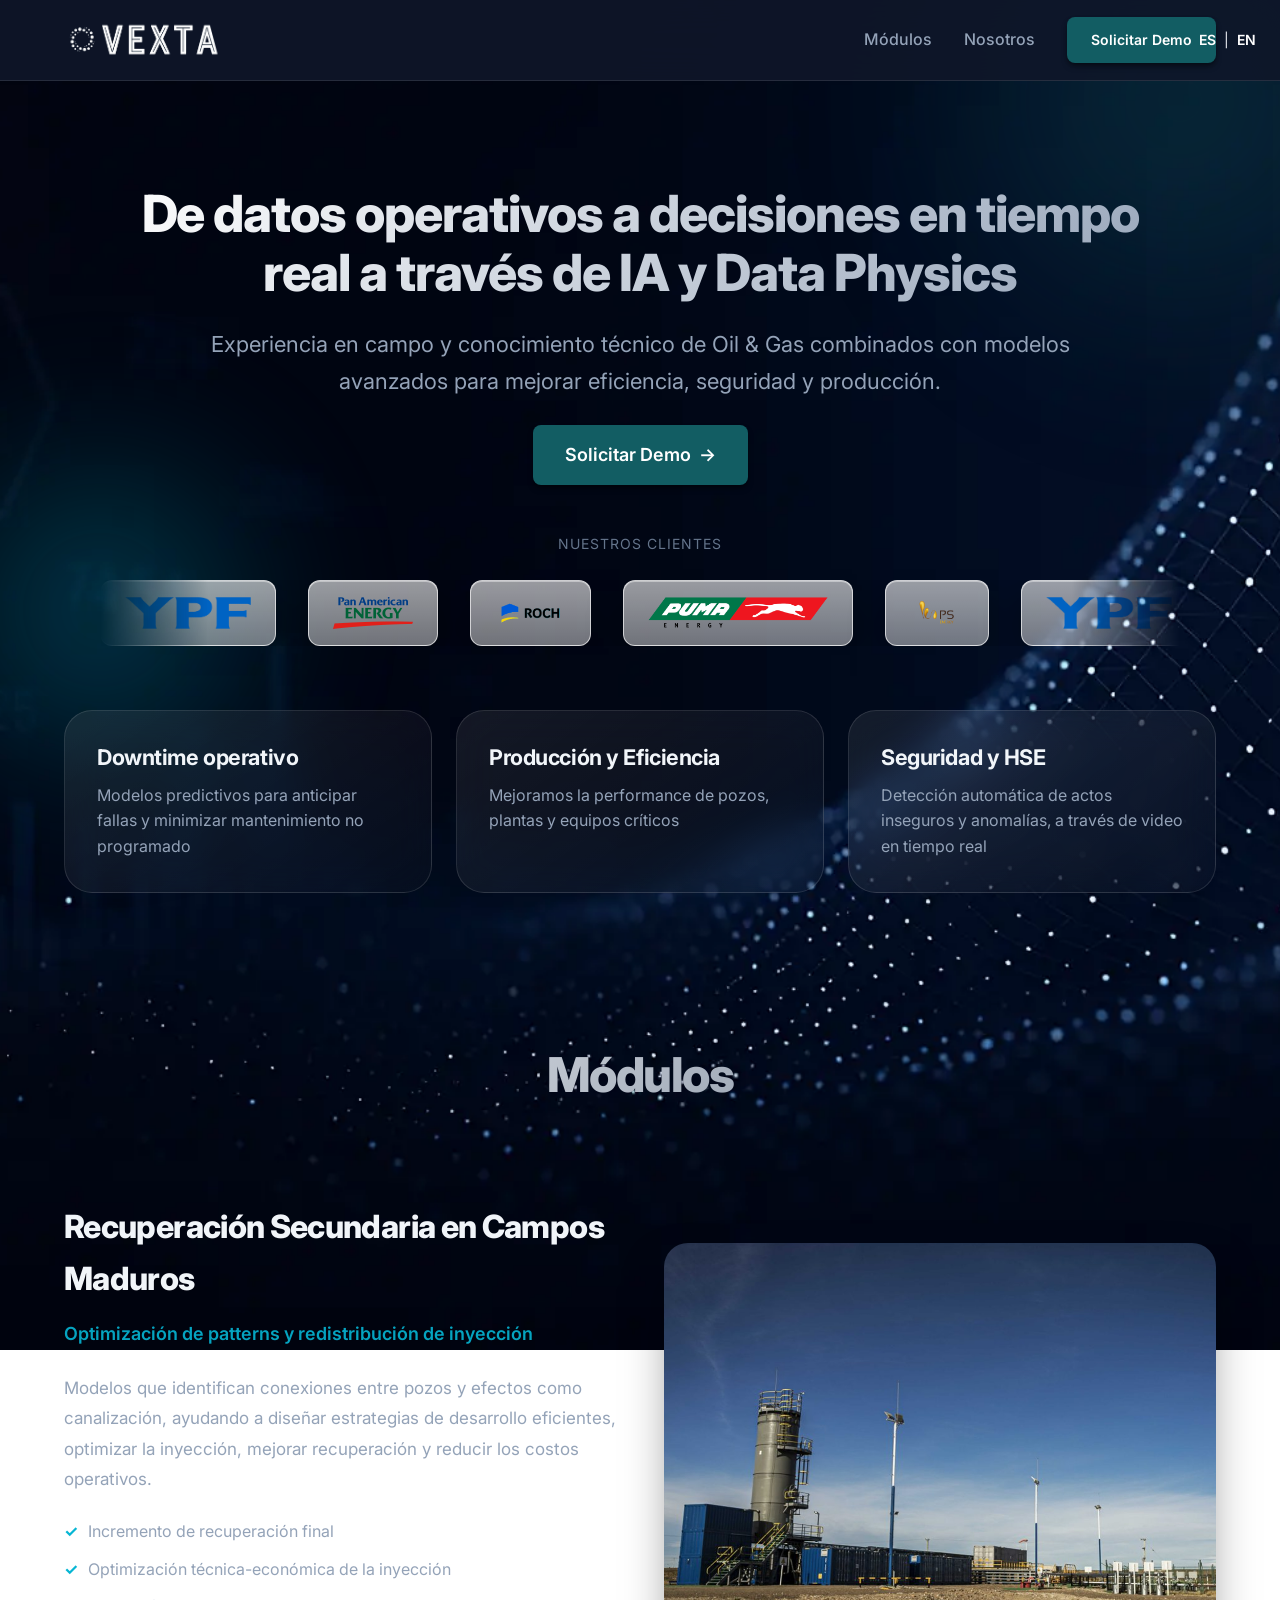
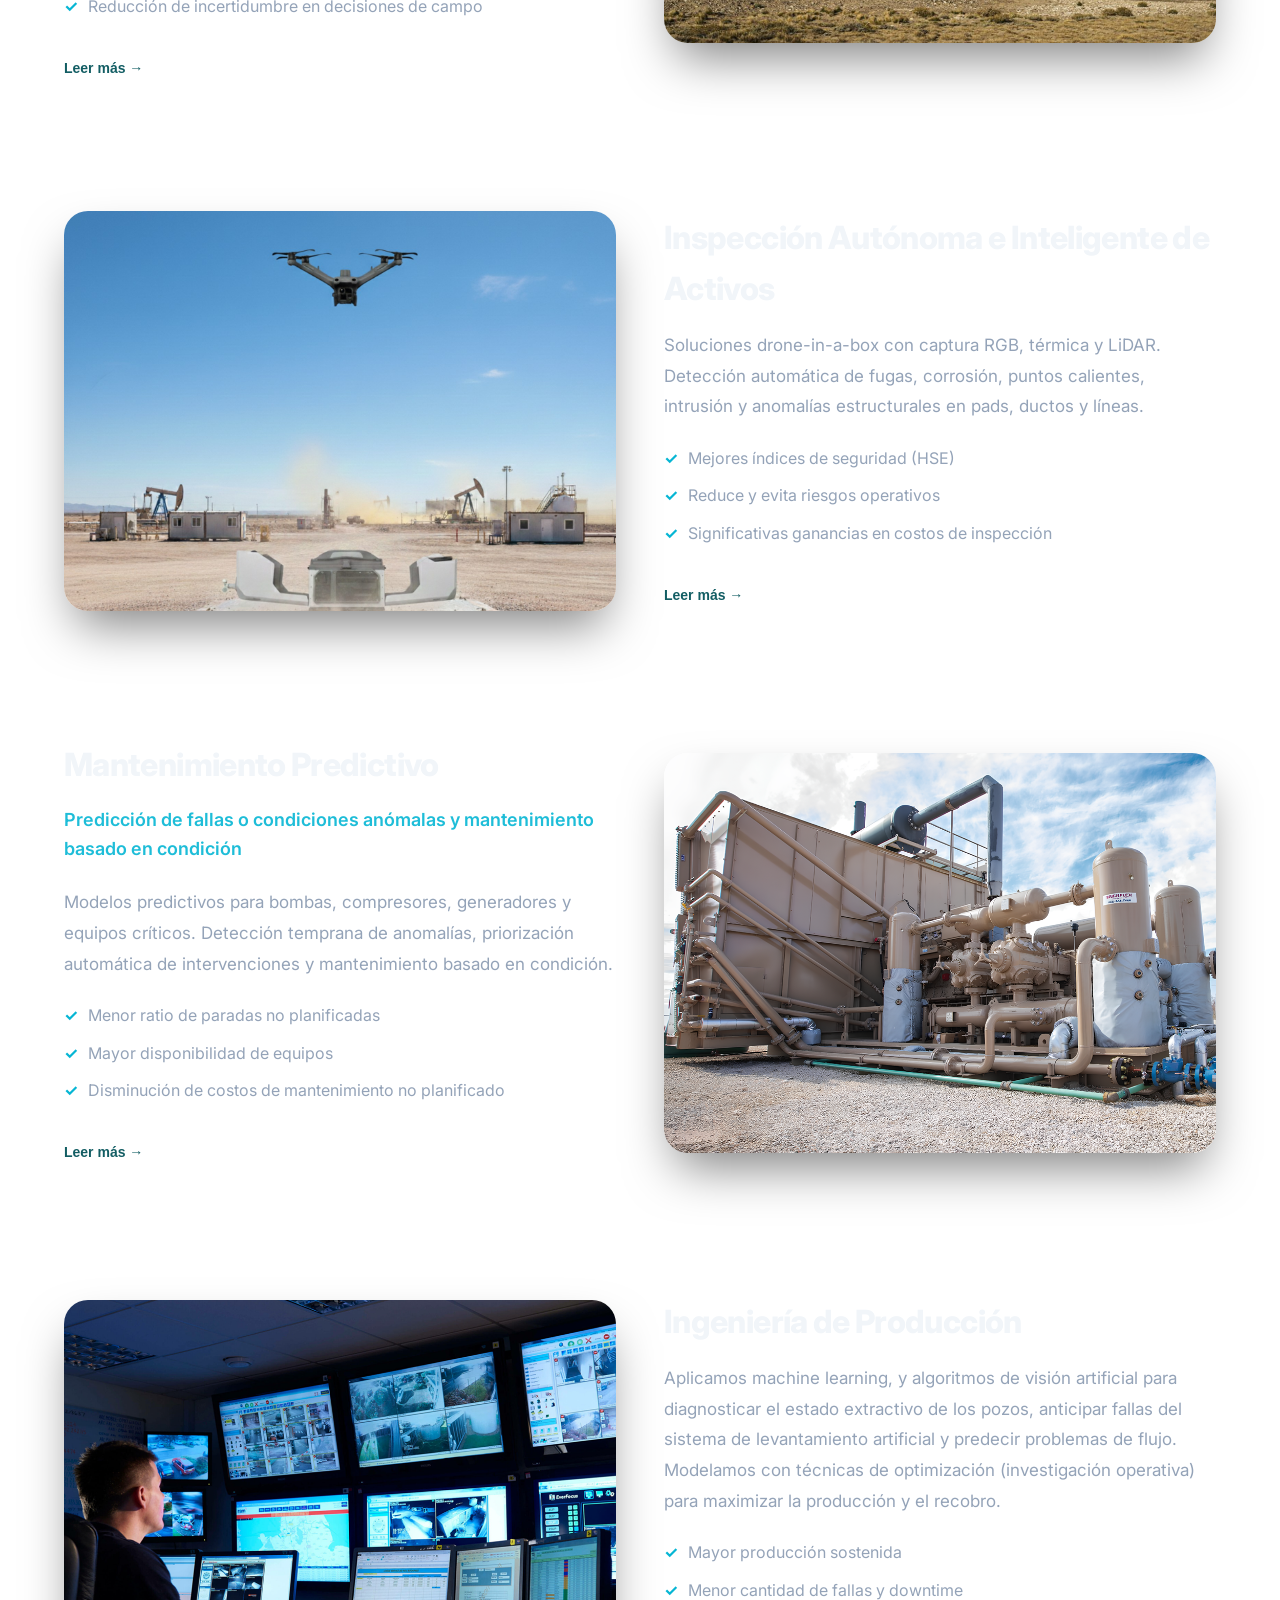
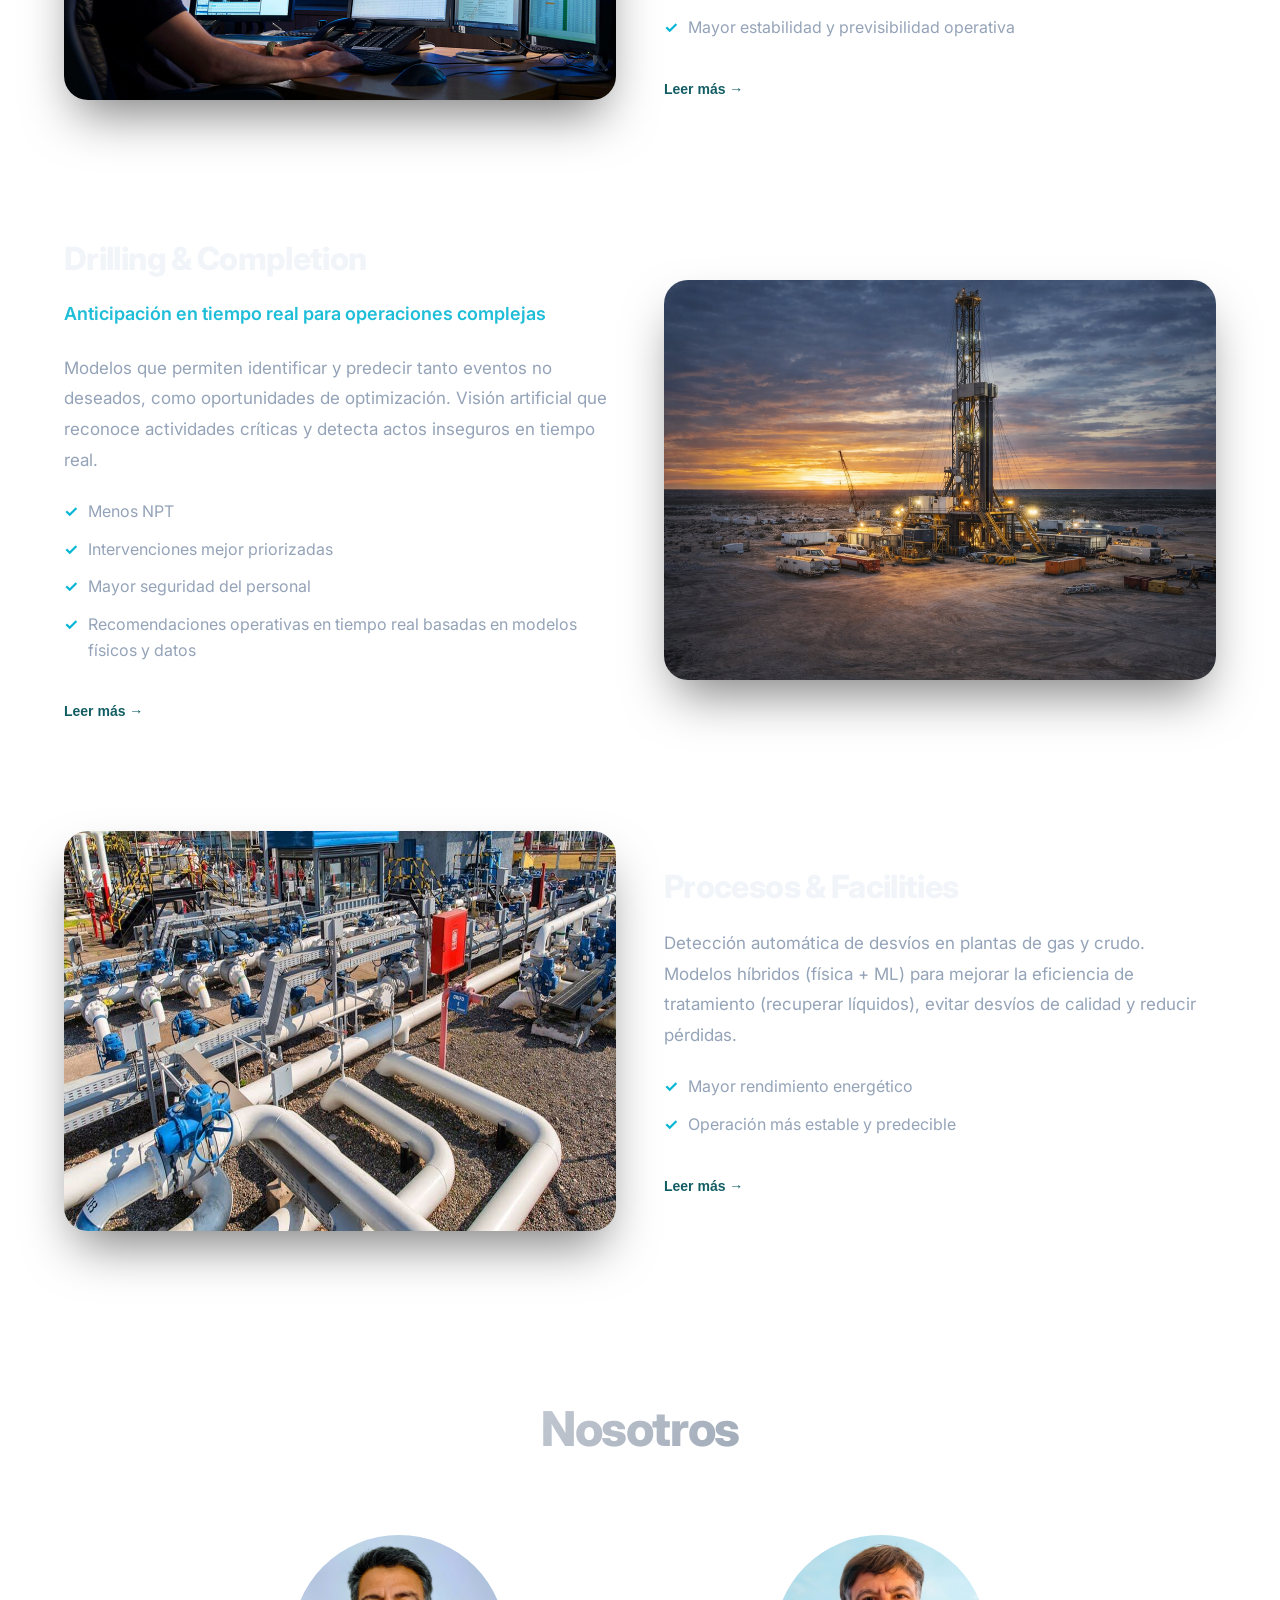
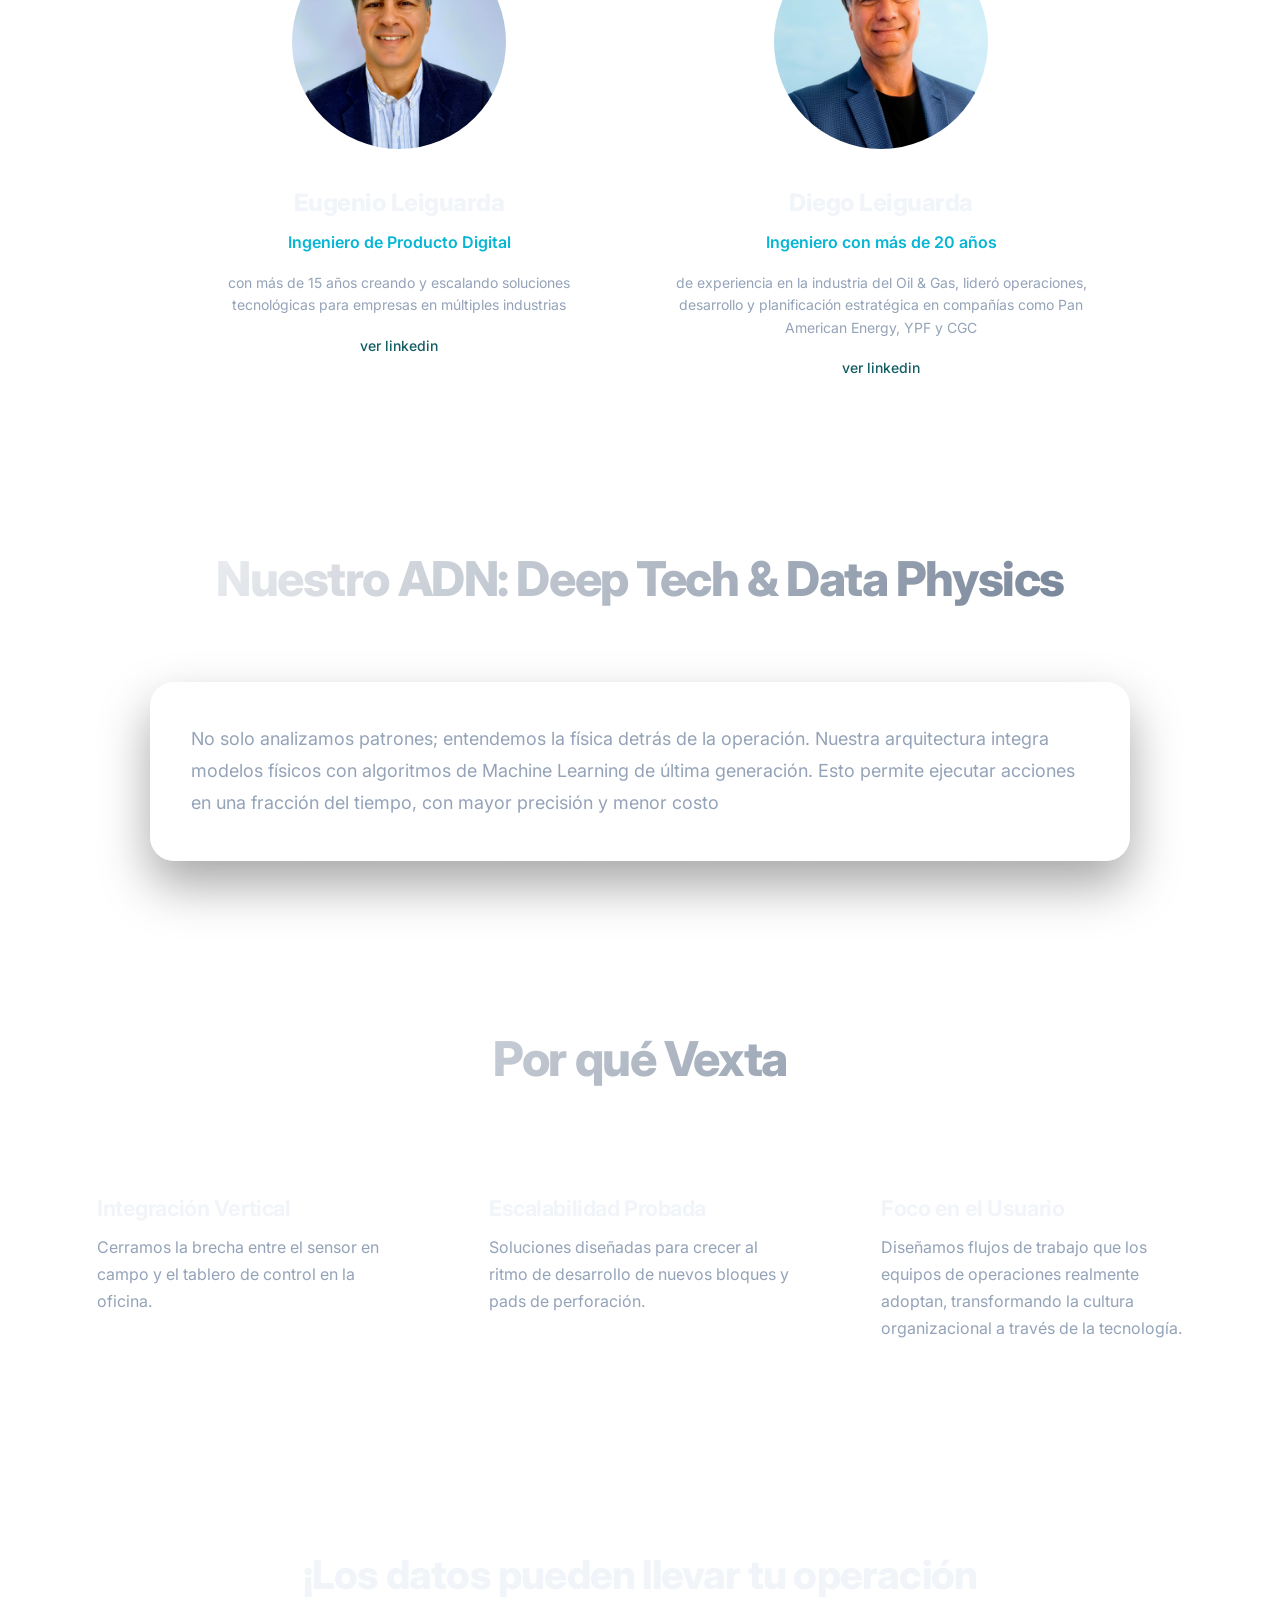
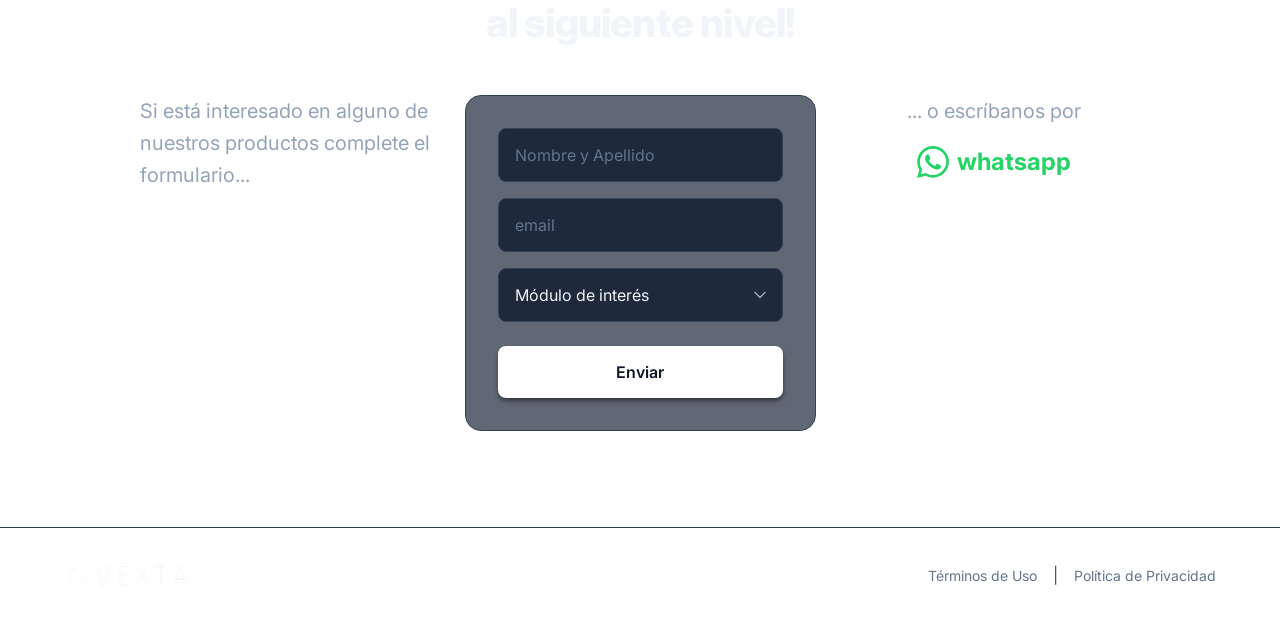
==== index.html @ 83370a62 "Initial commit: Vexta web project Co-Authored-By: Claude Sonnet 4.6 <noreply@anthropic.com>" ====
<!DOCTYPE html>
<html lang="es">
<head>
    <meta charset="UTF-8">
    <meta name="viewport" content="width=device-width, initial-scale=1.0">
    <title>VEXTA - IA y Data Physics para maximizar rentabilidad de activos críticos</title>
    <meta name="description" content="Combinamos experiencia en campo y conocimiento técnico de la industria Oil & Gas con modelos avanzados para mejorar eficiencia, seguridad y producción.">
    
    <link rel="preconnect" href="https://fonts.googleapis.com">
    <link rel="preconnect" href="https://fonts.gstatic.com" crossorigin>
    <link href="https://fonts.googleapis.com/css2?family=Inter:wght@400;500;600;700&display=swap" rel="stylesheet">
    
    <link href="https://unpkg.com/aos@2.3.1/dist/aos.css" rel="stylesheet">
    
    <link rel="stylesheet" href="styles.css">
</head>
<body>
    <div class="bg-parallax" id="bgParallax"></div>
    
    <div class="gradient-orb orb-1"></div>
    <div class="gradient-orb orb-2"></div>
    
    <header class="header">
        <nav class="nav container">
            <a href="#" class="logo">
                <img src="assets/logo.png" alt="VEXTA" class="logo-img">
               
            </a>
            
            <ul class="nav-links">
                <li><a href="#soluciones" class="nav-link">Módulos</a></li>
                <li><a href="#nosotros" class="nav-link">Nosotros</a></li>
                <li><a href="#contacto" class="btn btn-primary">Solicitar Demo</a></li>
                <li class="nav-lang-switch"><a href="/">ES</a> | <a href="/en/">EN</a></li>
            </ul>
            
            <button class="menu-toggle" aria-label="Toggle menu">
                <span class="hamburger"></span>
            </button>
        </nav>
    <div class="lang-switch"><a href="/">ES</a> | <a href="/en/">EN</a></div></header>

    <section id="hero" class="hero">
        <div class="container">
            <div class="hero-content-centered" data-aos="fade-up" data-aos-duration="800">
                <h1 class="hero-title">De datos operativos a decisiones en tiempo real a través de IA y Data Physics</h1>

                <p class="hero-description">
                    Experiencia en campo y conocimiento técnico de Oil & Gas combinados con modelos avanzados para mejorar eficiencia, seguridad y producción.
                </p>
                
                <a href="#contacto" class="btn btn-primary hero-cta">Solicitar Demo <span>→</span></a>
                
                <div class="clients-section" data-aos="fade-up" data-aos-delay="200">
                    <p class="clients-text">Nuestros clientes</p>
                    <div class="clients-carousel-wrapper">
                        <div class="clients-carousel">
                            <div class="client-logo">
                                <img src="assets/client-ypf.png" alt="YPF" loading="lazy" decoding="async">
                            </div>
                            <div class="client-logo">
                                <img src="assets/client-pae.png" alt="Pan American Energy" loading="lazy" decoding="async">
                            </div>
                            <div class="client-logo">
                                <img src="assets/client-roch.png" alt="Roch" loading="lazy" decoding="async">
                            </div>
                            <div class="client-logo">
                                <img src="assets/client-puma.png" alt="PUMA Energy" loading="lazy" decoding="async">
                            </div>
                            <div class="client-logo">
                                <img src="assets/client-ps.png" alt="Petróleos Sudamericanos" loading="lazy" decoding="async">
                            </div>

                            <div class="client-logo">
                                <img src="assets/client-ypf.png" alt="YPF" loading="lazy" decoding="async">
                            </div>
                            <div class="client-logo">
                                <img src="assets/client-pae.png" alt="Pan American Energy" loading="lazy" decoding="async">
                            </div>
                            <div class="client-logo">
                                <img src="assets/client-roch.png" alt="Roch" loading="lazy" decoding="async">
                            </div>
                            <div class="client-logo">
                                <img src="assets/client-puma.png" alt="PUMA Energy" loading="lazy" decoding="async">
                            </div>
                            <div class="client-logo">
                                <img src="assets/client-ps.png" alt="Petróleos Sudamericanos" loading="lazy" decoding="async">
                            </div>
                        </div>
                    </div>
                </div>
            </div>
            
            <div class="features-grid">
                <div class="feature-card" data-aos="fade-up" data-aos-delay="100">
<div class="feature-content">
                        <h3 class="feature-title">Downtime operativo</h3>
                        <p class="feature-text">Modelos predictivos para anticipar fallas y minimizar mantenimiento no programado</p>
                    </div>
                </div>
                
                <div class="feature-card" data-aos="fade-up" data-aos-delay="200">
<div class="feature-content">
                        <h3 class="feature-title">Producción y Eficiencia</h3>
                        <p class="feature-text">Mejoramos la performance de pozos, plantas y equipos críticos</p>
                    </div>
                </div>
                
                <div class="feature-card" data-aos="fade-up" data-aos-delay="300">
<div class="feature-content">
                        <h3 class="feature-title">Seguridad y HSE</h3>
                        <p class="feature-text">Detección automática de actos inseguros y anomalías, a través de video en tiempo real</p>
                    </div>
                </div>
            </div>
        </div>
    </section>

    <section id="soluciones" class="soluciones">
        <div class="container">
            <h2 class="section-title" data-aos="fade-up">Módulos</h2><div class="solucion-row" data-aos="fade-up">
                <div class="solucion-content" data-solution="recuperacion">
                    <h3 class="solucion-title">Recuperación Secundaria en Campos Maduros</h3>
                    <h4 class="solucion-subtitle">Optimización de patterns y redistribución de inyección</h4>
                    
                    <div class="solucion-summary">
                        <p class="solucion-text">
                            Modelos que identifican conexiones entre pozos y efectos como canalización, ayudando a diseñar estrategias de desarrollo eficientes, optimizar la inyección, mejorar recuperación y reducir los costos operativos.
                        </p>
                        <ul class="solucion-benefits">
                            <li>Incremento de recuperación final</li>
                            <li>Optimización técnica-económica de la inyección</li>
                            <li>Reducción de incertidumbre en decisiones de campo</li>
                        </ul>
                    </div>
                    
                    <div class="solucion-detail">
                        <p class="solucion-text">
                            Sucesos tales como canalizaciones, "bye-passed oil", y zonas excesivamente barridas, afectan notoriamente a la recuperación.
                        </p>
                        <p class="solucion-text">
                            Nuestros modelos de machine learning e investigación operativa utilizan datos en combinación con la física que gobierna el flujo multifásico en el reservorio ("Data Physics"), y así permiten una caracterización precisa de las conectividades entre pozos productores e inyectores e identifican desviaciones críticas. Con esta información, se pueden desarrollar y ejecutar planes de acción específicos para mejorar la eficiencia de la inyección y optimizar el factor de recobro.
                        </p>
                        <ul class="solucion-benefits">
                            <li>Incremento en la recuperación del petróleo y reducción del uso de recursos</li>
                            <li>Minimización de costos operativos y maximización de la producción a largo plazo</li>
                            <li>Mayor efectividad y adaptabilidad a las necesidades operativas y condiciones cambiantes del reservorio</li>
                        </ul>
                    </div>
                    
                    <button class="solucion-toggle-btn" data-action="expand">Leer más →</button>
                </div>
                <div class="solucion-image-wrapper">
                    <img src="assets/recuperacion.png" alt="Recuperación Secundaria" class="solucion-image">
                </div>
            </div>
            
            <div class="solucion-row solucion-row-reverse" data-aos="fade-up">
                <div class="solucion-content" data-solution="inspeccion">
                    <h3 class="solucion-title">Inspección Autónoma e Inteligente de Activos</h3>
                    
                    <div class="solucion-summary">
                        <p class="solucion-text">
                            Soluciones drone-in-a-box con captura RGB, térmica y LiDAR. Detección automática de fugas, corrosión, puntos calientes, intrusión y anomalías estructurales en pads, ductos y líneas.
                        </p>
                        <ul class="solucion-benefits">
                            <li>Mejores índices de seguridad (HSE)</li>
                            <li>Reduce y evita riesgos operativos</li>
                            <li>Significativas ganancias en costos de inspección</li>
                        </ul>
                    </div>
                    
                    <div class="solucion-detail">
                        <p class="solucion-text">
                            Las fugas, pérdidas de flujo y anomalías operativas en pozos, colectores, baterías y equipos, son habituales en el campo
                        </p>
                        <p class="solucion-text">
                            Nuestros modelos de visión computarizada detectan en tiempo real fugas, pérdidas de flujo y comportamientos anómalos a partir de imágenes. Identifican variaciones visuales o térmicas —manchas de fluidos, brumas, vapores anómalos, diferencias de temperatura, componentes faltantes— que anticipan fallas antes de que se agraven. Esto permite alertar automáticamente al equipo de operaciones, reducir el downtime y evitar incidentes ambientales u operativos.
                        </p>
                        <ul class="solucion-benefits">
                            <li>Optimiza la eficiencia operativa, permitiendo inspecciones autónomas</li>
                            <li>Aumenta la trazabilidad visual y la seguridad, identificando objetos no autorizados, cercos abiertos y condiciones que representan riesgo</li>
                        </ul>
                    </div>
                    
                    <button class="solucion-toggle-btn" data-action="expand">Leer más →</button>
                </div>
                <div class="solucion-image-wrapper">
                    <img src="assets/inspeccion.jpg" alt="Inspección Autónoma e Inteligente de Activos" class="solucion-image">
                </div>
            </div>
            
            <div class="solucion-row" data-aos="fade-up">
                <div class="solucion-content" data-solution="mantenimiento">
                    <h3 class="solucion-title">Mantenimiento Predictivo</h3>
                    <h4 class="solucion-subtitle">Predicción de fallas o condiciones anómalas y mantenimiento basado en condición</h4>

                    <div class="solucion-summary">
                        <p class="solucion-text">
                            Modelos predictivos para bombas, compresores, generadores y equipos críticos. Detección temprana de anomalías, priorización automática de intervenciones y mantenimiento basado en condición.
                        </p>
                        <ul class="solucion-benefits">
                            <li>Menor ratio de paradas no planificadas</li>
                            <li>Mayor disponibilidad de equipos</li>
                            <li>Disminución de costos de mantenimiento no planificado</li>
                        </ul>
                    </div>

                    <div class="solucion-detail">
                        <p class="solucion-text">
                            El mantenimiento preventivo y reactivo muchas veces genera costos elevados y paros no programados que afectan fuertemente la rentabilidad de la operación.
                        </p>
                        <p class="solucion-text">
                            Implementamos modelos de Machine Learning e investigación operativa que analizan datos históricos y en tiempo real, evaluando condiciones operativas e identificando patrones, anticipando fallas y generando alertas tempranas. Esto permite programar intervenciones preventivas y asignar recursos a tiempo, evitando paradas no planificadas, y minimizando el impacto en producción.
                        </p>
                        <ul class="solucion-benefits">
                            <li>Optimización de tiempos de respuesta y reducción de costos asociados a reparaciones imprevistas y pérdidas de producción</li>
                            <li>Mayor confiabilidad en las operaciones, uso eficiente de los recursos y mejora en la vida útil de los equipos</li>
                            <li>Mayor rentabilidad en operaciones continuas y seguras</li>
                        </ul>
                    </div>

                    <button class="solucion-toggle-btn" data-action="expand">Leer más →</button>
                </div>
                <div class="solucion-image-wrapper">
                    <img src="assets/mantenimiento.png" alt="Mantenimiento Predictivo" class="solucion-image">
                </div>
            </div>
            
            <div class="solucion-row solucion-row-reverse" data-aos="fade-up">
                <div class="solucion-content" data-solution="produccion">
                    <h3 class="solucion-title">Ingeniería de Producción</h3>
                    
                    <div class="solucion-summary">
                        <p class="solucion-text">
                            Aplicamos machine learning, y algoritmos de visión artificial para diagnosticar el estado extractivo de los pozos, anticipar fallas del sistema de levantamiento artificial y predecir problemas de flujo. Modelamos con técnicas de optimización (investigación operativa) para maximizar la producción y el recobro.
                        </p>
                        <ul class="solucion-benefits">
                            <li>Mayor producción sostenida</li>
                            <li>Menor cantidad de fallas y downtime</li>
                            <li>Mayor estabilidad y previsibilidad operativa</li>
                        </ul>
                    </div>
                    
                    <div class="solucion-detail">
                        <p class="solucion-text">
                            Pozos problema, fallas tempranas y/o repetitivas suelen ser una condición difícil de gestionar
                        </p>
                        <p class="solucion-text">
                            Nuestros modelos de aprendizaje profundo trabajan con parámetros de superficie y fondo (sensores), para asegurar un diagnóstico adecuado que permita al ingeniero de producción eficientizar sus análisis y priorizar sus rutinas de seguimiento.
                        </p>
                        <ul class="solucion-benefits">
                            <li>Reducción del índice de fallas y minimización de intervenciones repetitivas</li>
                            <li>Mayor eficiencia operativa mediante la detección temprana de condiciones anómalas</li>
                            <li>Incremento en la producción y mejor aprovechamiento de recursos</li>
                        </ul>
                    </div>
                    
                    <button class="solucion-toggle-btn" data-action="expand">Leer más →</button>
                </div>
                <div class="solucion-image-wrapper">
                    <img src="assets/produccion.png" alt="Ingeniería de Producción" class="solucion-image">
                </div>
            </div>
            
            
            
            <div class="solucion-row" data-aos="fade-up">
                <div class="solucion-content" data-solution="drilling">
                    <h3 class="solucion-title">Drilling & Completion</h3>
                    <h4 class="solucion-subtitle">Anticipación en tiempo real para operaciones complejas</h4>
                    
                    <div class="solucion-summary">
                        <p class="solucion-text">
                            Modelos que permiten identificar y predecir tanto eventos no deseados, como oportunidades de optimización. Visión artificial que reconoce actividades críticas y detecta actos inseguros en tiempo real.
                        </p>
                        <ul class="solucion-benefits">
                            <li>Menos NPT</li>
                            <li>Intervenciones mejor priorizadas</li>
                            <li>Mayor seguridad del personal</li>
                            <li>Recomendaciones operativas en tiempo real basadas en modelos físicos y datos</li>
                        </ul>
                    </div>
                    
                    <div class="solucion-detail">
                        <p class="solucion-text">
                            Los screen outs, pérdidas de circulación, obstrucciones en válvulas o colectores, frac hits, influjos o blowouts, son costosos y requieren complejas tareas de remediación.
                        </p>
                        <p class="solucion-text">
                            Los modelos de machine learning entrenados con datos históricos permiten monitorear en tiempo real el comportamiento de las principales operaciones. Usando redes autoencoder y otros algoritmos avanzados, podemos detectar patrones anómalos que logran predecir la ocurrencia de fenómenos no deseados durante la operación. Las alertas tempranas permiten a los equipos prevenir riesgos y anticiparse a las fallas.
                        </p>
                        <ul class="solucion-benefits">
                            <li>Reducción de costo y tiempo de perforación y terminación</li>
                            <li>Incremento de la seguridad, eficiencia y rentabilidad de la operación</li>
                            <li>Minimización del impacto de problemas imprevistos</li>
                            <li>Reducción de incidentes de seguridad</li>
                        </ul>
                    </div>
                    
                    <button class="solucion-toggle-btn" data-action="expand">Leer más →</button>
                </div>
                <div class="solucion-image-wrapper">
                    <img src="assets/drilling.png" alt="Drilling & Completion" class="solucion-image">
                </div>
            </div>

            <div class="solucion-row solucion-row-reverse" data-aos="fade-up">
                <div class="solucion-content" data-solution="procesos">
                    <h3 class="solucion-title">Procesos & Facilities</h3>

                    <div class="solucion-summary">
                        <p class="solucion-text">
                            Detección automática de desvíos en plantas de gas y crudo. Modelos híbridos (física + ML) para mejorar la eficiencia de tratamiento (recuperar líquidos), evitar desvíos de calidad y reducir pérdidas.
                        </p>
                        <ul class="solucion-benefits">
                            <li>Mayor rendimiento energético</li>
                            <li>Operación más estable y predecible</li>
                        </ul>
                    </div>

                    <div class="solucion-detail">
                        <p class="solucion-text">
                            La inestabilidad operativa, los desvíos de calidad del producto tratado y las ineficiencias del proceso generan costos adicionales y una carga operativa innecesariamente elevada.
                        </p>
                        <p class="solucion-text">
                            Combinamos aprendizaje profundo, modelado físico y técnicas de optimización para maximizar la eficiencia en plantas de gas, crudo y agua. Detectamos patrones ocultos, anticipamos desvíos de calidad, construimos digital twins de los procesos y recomendamos puntos de operación óptimos para lograr una operación más estable, energética y eficiente.
                        </p>
                        <ul class="solucion-benefits">
                            <li>Mayor recuperación de líquidos</li>
                            <li>Menor desvío de calidad en producto tratado</li>
                        </ul>
                    </div>

                    <button class="solucion-toggle-btn" data-action="expand">Leer más →</button>
                </div>
                <div class="solucion-image-wrapper">
                    <img src="assets/procesos.png" alt="Procesos & Facilities" class="solucion-image">
                </div>
            </div>

        </div>
    </section>

    <section id="nosotros" class="nosotros">
        <div class="container">
            <h2 class="section-title" data-aos="fade-up">Nosotros</h2>
            
            <div class="team-grid">
                <div class="team-card" data-aos="fade-up" data-aos-delay="100">
                    <div class="team-image-wrapper">
                        <img src="assets/eugenio.png" alt="Eugenio Leiguarda" class="team-image">
                    </div>
                    <div class="team-content">
                        <h3 class="team-name">Eugenio Leiguarda</h3>
                        <p class="team-role">Ingeniero de Producto Digital</p>
                        <p class="team-bio">
                            con más de 15 años creando y escalando soluciones tecnológicas para empresas en múltiples industrias
                        </p>
                        <a href="https://www.linkedin.com/in/eugenioleiguarda/" target="_blank" rel="noopener" class="team-link">ver linkedin</a>
                    </div>
                </div>
                
                <div class="team-card" data-aos="fade-up" data-aos-delay="200">
                    <div class="team-image-wrapper">
                        <img src="assets/diego.png" alt="Diego Leiguarda" class="team-image">
                    </div>
                    <div class="team-content">
                        <h3 class="team-name">Diego Leiguarda</h3>
                        <p class="team-role">Ingeniero con más de 20 años</p>
                        <p class="team-bio">
                            de experiencia en la industria del Oil & Gas, lideró operaciones, desarrollo y planificación estratégica en compañías como Pan American Energy, YPF y CGC
                        </p>
                        <a href="https://www.linkedin.com/in/diegoleiguarda/" target="_blank" rel="noopener" class="team-link">ver linkedin</a>
                    </div>
                </div>
            </div>
        </div>
    </section>


    <section id="adn" class="adn">
        <div class="container">
            <h2 class="section-title" data-aos="fade-up">Nuestro ADN: Deep Tech &amp; Data Physics</h2>
            <div class="adn-card" data-aos="fade-up" data-aos-delay="100">
                <p class="adn-text">No solo analizamos patrones; entendemos la física detrás de la operación. Nuestra arquitectura integra modelos físicos con algoritmos de Machine Learning de última generación. Esto permite ejecutar acciones en una fracción del tiempo, con mayor precisión y menor costo</p>
            </div>
        </div>
    </section>

    <section id="por-que" class="por-que">
        <div class="container">
            <h2 class="section-title" data-aos="fade-up">Por qué Vexta</h2>

            <div class="why-grid">
                <div class="why-card" data-aos="fade-up" data-aos-delay="100">
                    <h3 class="why-title">Integración Vertical</h3>
                    <p class="why-text">Cerramos la brecha entre el sensor en campo y el tablero de control en la oficina.</p>
                </div>

                <div class="why-card" data-aos="fade-up" data-aos-delay="200">
                    <h3 class="why-title">Escalabilidad Probada</h3>
                    <p class="why-text">Soluciones diseñadas para crecer al ritmo de desarrollo de nuevos bloques y pads de perforación.</p>
                </div>

                <div class="why-card" data-aos="fade-up" data-aos-delay="300">
                    <h3 class="why-title">Foco en el Usuario</h3>
                    <p class="why-text">Diseñamos flujos de trabajo que los equipos de operaciones realmente adoptan, transformando la cultura organizacional a través de la tecnología.</p>
                </div>
            </div>
        </div>
    </section>

    <section id="contacto" class="contacto">
        <div class="container">
            <h2 class="contacto-title" data-aos="fade-up">¡Los datos pueden llevar tu operación al siguiente nivel!</h2>
            
            <div class="contacto-grid">
                <div class="contacto-text ocultar-en-movil" data-aos="fade-up" data-aos-delay="100">
    <p>Si está interesado en alguno de nuestros productos complete el formulario...</p>
</div>
                
                <form name="demo" method="POST" data-netlify="true" netlify-honeypot="bot-field" class="contacto-form" id="contactForm">
<input type="hidden" name="form-name" value="demo" />
<input type="hidden" name="bot-field" />
                    <div class="form-group">
                        <input type="text" id="nombre" name="nombre" class="form-input" placeholder="Nombre y Apellido" required>
                    </div>
                    <div class="form-group">
                        <input type="email" id="email" name="email" class="form-input" placeholder="email" required>
                    </div>
                    <div class="form-group">
                        <select id="solucion" name="solucion" class="form-select" required>
                            <option value="" disabled selected>Módulo de interés</option>
                            <option value="recuperacion">Recuperación Secundaria</option>
                            <option value="inspeccion">Inspección Autónoma e Inteligente de Activos</option>
                            <option value="mantenimiento">Mantenimiento Predictivo</option>
                            <option value="produccion">Ingeniería de Producción</option>
                            <option value="drilling">Drilling & Completion</option>
                            <option value="procesos">Procesos & Facilities</option>
                        </select>
                    </div>
                    <button type="submit" class="btn btn-submit">Enviar</button>
                </form>
                
                <div class="contacto-whatsapp" data-aos="fade-up" data-aos-delay="300">
                    <p class="whatsapp-text">... o escríbanos por</p>
                    <a href="https://wa.me/5491121646279?text=Hola,%20me%20interesa%20conocer%20más%20sobre%20las%20soluciones%20de%20VEXTA" target="_blank" rel="noopener" class="whatsapp-link">
                        <svg class="whatsapp-icon" viewBox="0 0 24 24" fill="currentColor">
                            <path d="M17.472 14.382c-.297-.149-1.758-.867-2.03-.967-.273-.099-.471-.148-.67.15-.197.297-.767.966-.94 1.164-.173.199-.347.223-.644.075-.297-.15-1.255-.463-2.39-1.475-.883-.788-1.48-1.761-1.653-2.059-.173-.297-.018-.458.13-.606.134-.133.298-.347.446-.52.149-.174.198-.298.298-.497.099-.198.05-.371-.025-.52-.075-.149-.669-1.612-.916-2.207-.242-.579-.487-.5-.669-.51-.173-.008-.371-.01-.57-.01-.198 0-.52.074-.792.372-.272.297-1.04 1.016-1.04 2.479 0 1.462 1.065 2.875 1.213 3.074.149.198 2.096 3.2 5.077 4.487.709.306 1.262.489 1.694.625.712.227 1.36.195 1.871.118.571-.085 1.758-.719 2.006-1.413.248-.694.248-1.289.173-1.413-.074-.124-.272-.198-.57-.347m-5.421 7.403h-.004a9.87 9.87 0 01-5.031-1.378l-.361-.214-3.741.982.998-3.648-.235-.374a9.86 9.86 0 01-1.51-5.26c.001-5.45 4.436-9.884 9.888-9.884 2.64 0 5.122 1.03 6.988 2.898a9.825 9.825 0 012.893 6.994c-.003 5.45-4.437 9.884-9.885 9.884m8.413-18.297A11.815 11.815 0 0012.05 0C5.495 0 .16 5.335.157 11.892c0 2.096.547 4.142 1.588 5.945L.057 24l6.305-1.654a11.882 11.882 0 005.683 1.448h.005c6.554 0 11.89-5.335 11.893-11.893a11.821 11.821 0 00-3.48-8.413z"/>
                        </svg>
                        whatsapp
                    </a>
                </div>
            </div>
        </div>
    </section>

    <footer class="footer">
        <div class="container">
            <div class="footer-content">
                <div class="footer-brand">
                    <img src="assets/logo.png" alt="VEXTA" class="footer-logo">
                </div>
                
                <div class="footer-links">
                    <a href="terminos-de-uso.html" class="footer-link">Términos de Uso</a>
                    <span class="footer-separator">|</span>
                    <a href="politica-de-privacidad.html" class="footer-link">Política de Privacidad</a>
                </div>
            </div>
        </div>
    </footer>

    <script src="https://unpkg.com/aos@2.3.1/dist/aos.js"></script>
    
    <script src="script.js"></script>
</body>
</html>
---- styles.css ----
/* ============================================
   VEXTA Landing Page - Stylesheet
   ============================================ */

/* CSS Variables */
:root {
    /* Colors */
    --bg-primary: #0f172a;
    --bg-secondary: #1e293b;
    --bg-card: #1e293b;
    --bg-card-hover: #334155;
    
    --accent-primary: #125D63;
    --accent-secondary: #06b6d4;
    --accent-gradient: linear-gradient(135deg, #125D63 0%, #06b6d4 100%);
    
    --text-primary: #f1f5f9;
    --text-secondary: #94a3b8;
    --text-muted: #64748b;
    
    --border-color: #334155;
    --border-light: #475569;
    
    /* WhatsApp Green */
    --whatsapp: #25d366;
    --whatsapp-dark: #128c7e;
    
    /* Typography */
    --font-family: 'Inter', -apple-system, BlinkMacSystemFont, 'Segoe UI', Roboto, sans-serif;
    --font-size-xs: 0.75rem;
    --font-size-sm: 0.875rem;
    --font-size-base: 1rem;
    --font-size-lg: 1.125rem;
    --font-size-xl: 1.25rem;
    --font-size-2xl: 1.5rem;
    --font-size-3xl: 1.875rem;
    --font-size-4xl: 2.25rem;
    --font-size-5xl: 3rem;
    
    /* Spacing */
    --spacing-1: 0.25rem;
    --spacing-2: 0.5rem;
    --spacing-3: 0.75rem;
    --spacing-4: 1rem;
    --spacing-5: 1.25rem;
    --spacing-6: 1.5rem;
    --spacing-8: 2rem;
    --spacing-10: 2.5rem;
    --spacing-12: 3rem;
    --spacing-16: 4rem;
    --spacing-20: 5rem;
    --spacing-24: 6rem;
    
    /* Transitions */
    --transition-fast: 0.15s ease;
    --transition-base: 0.3s ease;
    --transition-slow: 0.5s ease;
    
    /* Shadows */
    --shadow-sm: 0 1px 2px 0 rgba(0, 0, 0, 0.3);
    --shadow-md: 0 4px 6px -1px rgba(0, 0, 0, 0.4), 0 2px 4px -1px rgba(0, 0, 0, 0.3);
    --shadow-lg: 0 10px 15px -3px rgba(0, 0, 0, 0.5), 0 4px 6px -2px rgba(0, 0, 0, 0.4);
    --shadow-glow: 0 0 20px rgba(59, 130, 246, 0.3);
    
    /* Border Radius */
    --radius-sm: 0.375rem;
    --radius-md: 0.5rem;
    --radius-lg: 0.75rem;
    --radius-xl: 1rem;
    --radius-2xl: 1.5rem;
}

/* Reset & Base */
*, *::before, *::after {
    box-sizing: border-box;
    margin: 0;
    padding: 0;
}

html {
    scroll-behavior: smooth;
    font-size: 16px;
}

body {
    font-family: var(--font-family);
    font-size: var(--font-size-base);
    line-height: 1.6;
    color: var(--text-primary);
    -webkit-font-smoothing: antialiased;
    -moz-osx-font-smoothing: grayscale;
}

/* Background Parallax Layer */
.bg-parallax {
    position: fixed;
    top: 0;
    left: 0;
    width: 100%;
    height: 150vh;
    background-image: url('assets/background.webp');
    background-size: cover;
    background-position: center;
    background-repeat: no-repeat;
    z-index: -1;
    will-change: transform;
    pointer-events: none;
}

/* Modern decorative elements */
.gradient-orb {
    position: fixed;
    border-radius: 50%;
    filter: blur(80px);
    opacity: 0.4;
    pointer-events: none;
    z-index: -1;
}

.orb-1 {
    width: 600px;
    height: 600px;
    background: radial-gradient(circle, var(--accent-primary) 0%, transparent 70%);
    top: -200px;
    right: -200px;
}

.orb-2 {
    width: 400px;
    height: 400px;
    background: radial-gradient(circle, var(--accent-secondary) 0%, transparent 70%);
    bottom: 10%;
    left: -100px;
}

img {
    max-width: 100%;
    height: auto;
    display: block;
}

a {
    color: inherit;
    text-decoration: none;
    transition: color var(--transition-base);
}

ul {
    list-style: none;
}

/* Container */
.container {
    width: 100%;
    max-width: 1200px;
    margin: 0 auto;
    padding: 0 var(--spacing-6);
}

/* ============================================
   Header
   ============================================ */
.header {
    position: fixed;
    top: 0;
    left: 0;
    right: 0;
    z-index: 1000;
    background: rgba(15, 23, 42, 0.85);
    backdrop-filter: blur(20px);
    -webkit-backdrop-filter: blur(20px);
    border-bottom: 1px solid rgba(255, 255, 255, 0.1);
}

.nav {
    display: flex;
    align-items: center;
    justify-content: space-between;
    height: 80px;
}

.logo {
    display: flex;
    align-items: center;
}

.logo-img {
    height: 40px;
    width: auto;
    max-width: 160px;
    object-fit: contain;
}

.nav-links {
    display: flex;
    align-items: center;
    gap: var(--spacing-8);
}

.nav-link {
    font-weight: 500;
    color: var(--text-secondary);
    position: relative;
    padding: var(--spacing-2) 0;
}

.nav-link::after {
    content: '';
    position: absolute;
    bottom: 0;
    left: 0;
    width: 0;
    height: 2px;
    background: var(--accent-gradient);
    transition: width var(--transition-base);
}

.nav-link:hover {
    color: var(--text-primary);
}

.nav-link:hover::after {
    width: 100%;
}

/* Mobile Menu Toggle */
.menu-toggle {
    display: none;
    background: none;
    border: none;
    cursor: pointer;
    padding: var(--spacing-2);
}

.hamburger {
    display: block;
    width: 24px;
    height: 2px;
    background: var(--text-primary);
    position: relative;
    transition: background var(--transition-base);
}

.hamburger::before,
.hamburger::after {
    content: '';
    position: absolute;
    width: 24px;
    height: 2px;
    background: var(--text-primary);
    transition: transform var(--transition-base);
}

.hamburger::before {
    top: -8px;
}

.hamburger::after {
    top: 8px;
}

.menu-toggle.active .hamburger {
    background: transparent;
}

.menu-toggle.active .hamburger::before {
    transform: rotate(45deg);
    top: 0;
}

.menu-toggle.active .hamburger::after {
    transform: rotate(-45deg);
    top: 0;
}

/* ============================================
   Buttons
   ============================================ */
.btn {
    display: inline-flex;
    align-items: center;
    justify-content: center;
    gap: var(--spacing-2);
    padding: var(--spacing-3) var(--spacing-6);
    font-family: inherit;
    font-size: var(--font-size-sm);
    font-weight: 600;
    border-radius: var(--radius-md);
    border: none;
    cursor: pointer;
    transition: all var(--transition-base);
}

.btn-primary {
    background: #125D63;
    color: white;
    box-shadow: var(--shadow-md);
}

.btn-primary:hover {
    transform: translateY(-2px);
    box-shadow: var(--shadow-lg), var(--shadow-glow);
}

.btn-submit {
    background: white;
    color: var(--bg-primary);
    padding: var(--spacing-4) var(--spacing-8);
    font-size: var(--font-size-base);
    font-weight: 600;
    border-radius: var(--radius-md);
    width: 100%;
    box-shadow: var(--shadow-md);
}

.btn-submit:hover {
    background: var(--accent-secondary);
    color: white;
    transform: translateY(-2px);
}

.btn-whatsapp {
    background: var(--whatsapp);
    color: white;
    padding: var(--spacing-3) var(--spacing-6);
}

.btn-whatsapp:hover {
    background: var(--whatsapp-dark);
    transform: translateY(-2px);
}

.btn-whatsapp-icon {
    width: 20px;
    height: 20px;
}

/* ============================================
   Hero Section
   ============================================ */
.hero {
    padding: calc(120px + var(--spacing-16)) 0 var(--spacing-16);
    position: relative;
    overflow: hidden;
    min-height: auto;
}

.hero-content-centered {
    text-align: center;
    /* Give the headline more horizontal room so it doesn't wrap unnecessarily */
    max-width: 1080px;
    margin: 0 auto var(--spacing-16);
    display: flex;
    flex-direction: column;
    align-items: center;
}

/* Hero Badge */
.hero-badge {
    display: inline-flex;
    align-items: center;
    gap: var(--spacing-2);
    background: rgba(255, 255, 255, 0.1);
    backdrop-filter: blur(10px);
    border: 1px solid rgba(255, 255, 255, 0.2);
    border-radius: 50px;
    padding: var(--spacing-2) var(--spacing-4);
    margin-bottom: var(--spacing-8);
    cursor: pointer;
    transition: all 0.3s ease;
}

.hero-badge:hover {
    background: rgba(255, 255, 255, 0.15);
    border-color: rgba(255, 255, 255, 0.3);
}

.badge-tag {
    background: linear-gradient(135deg, var(--accent-primary), var(--accent-secondary));
    color: white;
    font-size: 0.75rem;
    font-weight: 600;
    padding: 4px 12px;
    border-radius: 50px;
    text-transform: uppercase;
    letter-spacing: 0.5px;
}

.badge-text {
    color: var(--text-secondary);
    font-size: 0.875rem;
    font-weight: 500;
}

.hero-cta {
    margin-top: var(--spacing-6);
    padding: var(--spacing-4) var(--spacing-8);
    font-size: 1.125rem;
}

.hero-cta span {
    transition: transform 0.3s ease;
    display: inline-block;
}

.hero-cta:hover span {
    transform: translateX(4px);
}

/* Clients Carousel */
.clients-section {
    margin-top: var(--spacing-12);
    width: 100%;
}

.clients-text {
    font-size: 0.875rem;
    color: var(--text-muted);
    margin-bottom: var(--spacing-6);
    text-transform: uppercase;
    letter-spacing: 1px;
}

.clients-carousel-wrapper {
    position: relative;
    width: 100%;
    overflow: hidden;
    mask-image: linear-gradient(to right, transparent, black 10%, black 90%, transparent);
    -webkit-mask-image: linear-gradient(to right, transparent, black 10%, black 90%, transparent);
}

.clients-carousel {
    display: flex;
    gap: var(--spacing-8);
    animation: scroll 30s linear infinite;
    width: max-content;
}

.clients-carousel:hover {
    animation-play-state: paused;
}

@keyframes scroll {
    0% {
        transform: translateX(0);
    }
    100% {
        transform: translateX(-50%);
    }
}

.client-logo {
    flex-shrink: 0;
    padding: var(--spacing-4) var(--spacing-6);
    /* Higher contrast so black wordmarks read better */
    background: linear-gradient(180deg, rgba(255, 255, 255, 0.60) 0%, rgba(255, 255, 255, 0.44) 100%);
    border: 1px solid rgba(255, 255, 255, 0.65);
    border-radius: var(--radius-lg);
    box-shadow:
        0 14px 34px rgba(0, 0, 0, 0.35),
        inset 0 1px 0 rgba(255, 255, 255, 0.40);
    backdrop-filter: blur(8px);
    -webkit-backdrop-filter: blur(8px);
    font-weight: 600;
    font-size: 0.875rem;
    color: var(--text-secondary);
    white-space: nowrap;
    transition: all 0.3s ease;

    display: flex;
    align-items: center;
    justify-content: center;
}

.client-logo img {
    display: block;
    height: 32px;
    width: auto;
    max-width: 180px;
    object-fit: contain;
}

.client-logo:hover {
    background: linear-gradient(180deg, rgba(255, 255, 255, 0.72) 0%, rgba(255, 255, 255, 0.52) 100%);
    border-color: rgba(255, 255, 255, 0.78);
    color: var(--text-primary);
    transform: translateY(-2px);
}



.hero-title {
    /* Slightly smaller + wider container => fewer forced lines on desktop */
    font-size: clamp(1.8rem, 4vw, 3.2rem);
    font-weight: 800;
    line-height: 1.15;
    margin-bottom: var(--spacing-6);
    letter-spacing: -0.02em;
    background: linear-gradient(135deg, #ffffff 0%, #94a3b8 100%);
    -webkit-background-clip: text;
    -webkit-text-fill-color: transparent;
    background-clip: text;
}

.hero-description {
    font-size: clamp(1.125rem, 2vw, 1.375rem);
    color: var(--text-secondary);
    line-height: 1.7;
    max-width: 860px;
    font-weight: 400;
    margin: 0 auto;
}

.hero-visual {
    position: relative;
}

.hero-image-wrapper {
    position: relative;
    border-radius: var(--radius-2xl);
    overflow: hidden;
    box-shadow: var(--shadow-lg);
}

.hero-image {
    width: 100%;
    height: 400px;
    object-fit: cover;
    transition: transform var(--transition-slow);
}

.hero-image-wrapper:hover .hero-image {
    transform: scale(1.05);
}

.hero-overlay {
    position: absolute;
    inset: 0;
    background: linear-gradient(135deg, rgba(59, 130, 246, 0.2) 0%, rgba(6, 182, 212, 0.2) 100%);
    pointer-events: none;
}

/* Features Grid */
.features-grid {
    display: grid;
    grid-template-columns: repeat(3, 1fr);
    gap: var(--spacing-6);
}

.feature-card {
    background: linear-gradient(145deg, rgba(255, 255, 255, 0.08) 0%, rgba(255, 255, 255, 0.02) 100%);
    backdrop-filter: blur(20px);
    -webkit-backdrop-filter: blur(20px);
    border: 1px solid rgba(255, 255, 255, 0.12);
    border-radius: 28px;
    padding: var(--spacing-8);
    display: flex;
    flex-direction: column;
    position: relative;
    overflow: hidden;
    transition: all 0.5s cubic-bezier(0.4, 0, 0.2, 1);
}



.feature-card::before {
    content: '';
    position: absolute;
    top: 0;
    left: -100%;
    width: 100%;
    height: 100%;
    background: linear-gradient(90deg, transparent, rgba(255, 255, 255, 0.2), transparent);
    transition: left 0.6s ease;
}

.feature-card:hover::before {
    left: 100%;
}

.feature-card:hover {
    background: linear-gradient(145deg, rgba(255, 255, 255, 0.12) 0%, rgba(255, 255, 255, 0.05) 100%);
    border-color: rgba(59, 130, 246, 0.4);
    transform: translateY(-12px);
    box-shadow: 
        0 30px 60px -15px rgba(0, 0, 0, 0.4),
        0 0 0 1px rgba(59, 130, 246, 0.3),
        inset 0 1px 0 rgba(255, 255, 255, 0.1);
}

.feature-icon {
    position: absolute;
    top: var(--spacing-6);
    right: var(--spacing-6);
    width: 48px;
    height: 48px;
    background: linear-gradient(135deg, rgba(59, 130, 246, 0.3) 0%, rgba(6, 182, 212, 0.3) 100%);
    border: 1px solid rgba(255, 255, 255, 0.2);
    border-radius: 14px;
    display: flex;
    align-items: center;
    justify-content: center;
    backdrop-filter: blur(10px);
    transition: all 0.4s ease;
}

.feature-card:hover .feature-icon {
    background: linear-gradient(135deg, rgba(59, 130, 246, 0.5) 0%, rgba(6, 182, 212, 0.5) 100%);
    transform: scale(1.25) rotate(8deg);
    border-color: rgba(255, 255, 255, 0.3);
}

.feature-icon svg {
    width: 24px;
    height: 24px;
    color: white;
}

.feature-content {
    /* Icons were removed; keep content aligned from the top for consistent title baseline */
    margin-top: 0;
    padding-top: 0;
}


.feature-title {
    font-size: 1.35rem;
    font-weight: 700;
    margin-bottom: var(--spacing-3);
    color: var(--text-primary);
    letter-spacing: -0.02em;
    line-height: 1.3;
}

.feature-text {
    font-size: 1rem;
    color: var(--text-secondary);
    line-height: 1.6;
}

/* ============================================
   Soluciones Section
   ============================================ */
.soluciones {
    padding: var(--spacing-20) 0;
}

.nosotros {
    padding: var(--spacing-20) 0;
}

.contacto {
    padding: var(--spacing-20) 0;
}

.adn,
.por-que {
    padding: var(--spacing-20) 0;
}

.adn-card {
    max-width: 980px;
    margin: 0 auto;
    padding: var(--spacing-10);
    border-radius: var(--radius-2xl);
    background: linear-gradient(145deg, rgba(255, 255, 255, 0.08) 0%, rgba(255, 255, 255, 0.03) 100%);
    border: 1px solid rgba(255, 255, 255, 0.12);
    backdrop-filter: blur(18px);
    -webkit-backdrop-filter: blur(18px);
    box-shadow: 0 24px 50px rgba(0, 0, 0, 0.35);
}

.adn-text {
    font-size: 1.125rem;
    line-height: 1.8;
    color: var(--text-secondary);
    margin: 0;
}

.why-grid {
    display: grid;
    grid-template-columns: repeat(3, 1fr);
    gap: var(--spacing-6);
}

.why-card {
    border-radius: 28px;
    padding: var(--spacing-8);
    background: linear-gradient(145deg, rgba(255, 255, 255, 0.08) 0%, rgba(255, 255, 255, 0.02) 100%);
    border: 1px solid rgba(255, 255, 255, 0.12);
    backdrop-filter: blur(20px);
    -webkit-backdrop-filter: blur(20px);
    transition: all 0.5s cubic-bezier(0.4, 0, 0.2, 1);
}

.why-card:hover {
    background: linear-gradient(145deg, rgba(255, 255, 255, 0.12) 0%, rgba(255, 255, 255, 0.05) 100%);
    border-color: rgba(59, 130, 246, 0.35);
    transform: translateY(-10px);
    box-shadow:
        0 30px 60px -15px rgba(0, 0, 0, 0.4),
        inset 0 1px 0 rgba(255, 255, 255, 0.1);
}

.why-title {
    font-size: 1.35rem;
    font-weight: 700;
    margin-bottom: var(--spacing-3);
    color: var(--text-primary);
    letter-spacing: -0.02em;
    line-height: 1.25;
}

.why-text {
    font-size: 1rem;
    color: var(--text-secondary);
    line-height: 1.7;
    margin: 0;
}




.section-title {
    font-size: clamp(2rem, 4vw, 3rem);
    font-weight: 800;
    margin-bottom: var(--spacing-16);
    text-align: center;
    letter-spacing: -0.03em;
    background: linear-gradient(135deg, #ffffff 0%, #64748b 100%);
    -webkit-background-clip: text;
    -webkit-text-fill-color: transparent;
    background-clip: text;
}

.solucion-row {
    display: flex;
    gap: var(--spacing-12);
    align-items: center;
    margin-bottom: var(--spacing-20);
}

.solucion-row > .solucion-content,
.solucion-row > .solucion-image-wrapper {
    flex: 1 1 0;
}

.solucion-row:last-child {
    margin-bottom: 0;
}

.solucion-row-reverse {
    flex-direction: row-reverse;
}

.solucion-content {
    padding: var(--spacing-6) 0;
}

.solucion-title {
    font-size: clamp(1.5rem, 3vw, 2rem);
    font-weight: 800;
    margin-bottom: var(--spacing-4);
    color: var(--text-primary);
    letter-spacing: -0.02em;
}

.solucion-subtitle {
    font-size: 1.125rem;
    font-weight: 600;
    color: var(--accent-secondary);
    margin-bottom: var(--spacing-6);
    opacity: 0.9;
}

.solucion-text {
    font-size: 1.0625rem;
    color: var(--text-secondary);
    line-height: 1.8;
    margin-bottom: var(--spacing-6);
}

.solucion-benefits {
    margin-bottom: var(--spacing-8);
}

.solucion-benefits li {
    position: relative;
    padding-left: var(--spacing-6);
    margin-bottom: var(--spacing-3);
    font-size: var(--font-size-base);
    color: var(--text-secondary);
    line-height: 1.6;
}

.solucion-benefits li::before {
    content: '✓';
    position: absolute;
    left: 0;
    color: var(--accent-secondary);
    font-weight: 700;
}

.solucion-link {
    display: inline-flex;
    align-items: center;
    gap: var(--spacing-2);
    color: var(--accent-primary);
    font-weight: 600;
    font-size: var(--font-size-sm);
    position: relative;
}

.solucion-link::after {
    content: '';
    position: absolute;
    bottom: -2px;
    left: 0;
    width: 0;
    height: 2px;
    background: var(--accent-primary);
    transition: width var(--transition-base);
}

.solucion-link:hover::after {
    width: 100%;
}

.solucion-image-wrapper {
    border-radius: 24px;
    overflow: hidden;
    box-shadow: 0 25px 50px -12px rgba(0, 0, 0, 0.5);
    transition: all 0.5s cubic-bezier(0.4, 0, 0.2, 1);
    position: relative;
}

.solucion-image-wrapper::after {
    content: '';
    position: absolute;
    inset: 0;
    background: linear-gradient(135deg, rgba(59, 130, 246, 0.1) 0%, rgba(6, 182, 212, 0.1) 100%);
    opacity: 0;
    transition: opacity 0.4s ease;
}

.solucion-image-wrapper:hover {
    transform: translateY(-12px);
    box-shadow: 0 35px 60px -15px rgba(0, 0, 0, 0.6), 0 0 30px rgba(59, 130, 246, 0.2);
}

.solucion-image-wrapper:hover::after {
    opacity: 1;
}

.solucion-image {
    width: 100%;
    height: 400px;
    object-fit: cover;
    transition: transform 0.8s cubic-bezier(0.4, 0, 0.2, 1);
}

.solucion-image-wrapper:hover .solucion-image {
    transform: scale(1.08);
}

/* Toggle functionality for Leer más/Volver */
.solucion-summary,
.solucion-detail {
    transition: opacity 0.4s ease, transform 0.4s ease;
}

.solucion-detail {
    display: none;
    opacity: 0;
    transform: translateY(10px);
}

.solucion-content.expanded .solucion-summary {
    display: none;
    opacity: 0;
}

.solucion-content.expanded .solucion-detail {
    display: block;
    opacity: 1;
    transform: translateY(0);
    animation: fadeInUp 0.4s ease forwards;
}

@keyframes fadeInUp {
    from {
        opacity: 0;
        transform: translateY(10px);
    }
    to {
        opacity: 1;
        transform: translateY(0);
    }
}

.solucion-toggle-btn {
    display: inline-flex;
    align-items: center;
    gap: var(--spacing-2);
    color: var(--accent-primary);
    font-weight: 600;
    font-size: var(--font-size-sm);
    background: none;
    border: none;
    cursor: pointer;
    padding: var(--spacing-2) 0;
    position: relative;
    transition: color var(--transition-base);
}

.solucion-toggle-btn::after {
    content: '';
    position: absolute;
    bottom: 0;
    left: 0;
    width: 0;
    height: 2px;
    background: var(--accent-gradient);
    transition: width var(--transition-base);
}

.solucion-toggle-btn:hover {
    color: var(--accent-secondary);
}

.solucion-toggle-btn:hover::after {
    width: 100%;
}

/* ============================================
   Nosotros Section
   ============================================ */
.team-grid {
    display: grid;
    grid-template-columns: repeat(2, 1fr);
    gap: var(--spacing-16);
    max-width: 900px;
    margin: 0 auto;
}

.team-card {
    text-align: center;
    transition: transform 0.4s ease;
}

.team-card:hover {
    transform: translateY(-8px);
}

.team-image-wrapper {
    width: 220px;
    height: 220px;
    margin: 0 auto var(--spacing-8);
    border-radius: 50%;
    overflow: hidden;
    border: 3px solid rgba(255, 255, 255, 0.1);
    transition: all 0.5s cubic-bezier(0.4, 0, 0.2, 1);
    position: relative;
}

.team-image-wrapper::before {
    content: '';
    position: absolute;
    inset: -3px;
    border-radius: 50%;
    background: linear-gradient(135deg, var(--accent-primary), var(--accent-secondary));
    z-index: -1;
    opacity: 0;
    transition: opacity 0.4s ease;
}

.team-card:hover .team-image-wrapper {
    border-color: transparent;
    transform: scale(1.05);
}

.team-card:hover .team-image-wrapper::before {
    opacity: 1;
}

.team-image {
    width: 100%;
    height: 100%;
    object-fit: cover;
}

.team-name {
    font-size: 1.5rem;
    font-weight: 800;
    margin-bottom: var(--spacing-2);
    color: var(--text-primary);
    letter-spacing: -0.02em;
}

.team-role {
    font-size: 1rem;
    font-weight: 600;
    color: var(--accent-secondary);
    margin-bottom: var(--spacing-4);
}

.team-bio {
    font-size: var(--font-size-sm);
    color: var(--text-secondary);
    line-height: 1.6;
    margin-bottom: var(--spacing-4);
}

.team-link {
    display: inline-flex;
    align-items: center;
    gap: var(--spacing-2);
    color: var(--accent-primary);
    font-size: var(--font-size-sm);
    font-weight: 500;
    transition: color var(--transition-base);
}

.team-link:hover {
    color: var(--accent-secondary);
}

/* ============================================
   Contacto Section
   ============================================ */
.contacto {
    padding: var(--spacing-24) 0;
}

.contacto-title {
    font-size: clamp(1.75rem, 4vw, 2.5rem);
    font-weight: 800;
    text-align: center;
    margin-bottom: var(--spacing-12);
    letter-spacing: -0.02em;
    max-width: 700px;
    margin-left: auto;
    margin-right: auto;
    line-height: 1.2;
}

.contacto-grid {
    display: grid;
    grid-template-columns: 1fr 1.2fr 1fr;
    gap: var(--spacing-8);
    align-items: start;
    max-width: 1000px;
    margin: 0 auto;
}

@media (max-width: 968px) {
    .contacto-grid {
        grid-template-columns: 1fr;
        gap: var(--spacing-8);
    }
}

.contacto-text {
    font-size: var(--font-size-xl);
    color: var(--text-secondary);
    line-height: 1.6;
}

.contacto-form {
    background: rgba(30, 41, 59, 0.7);
    backdrop-filter: blur(10px);
    -webkit-backdrop-filter: blur(10px);
    border: 1px solid var(--border-color);
    border-radius: var(--radius-xl);
    padding: var(--spacing-8);
}

.form-group {
    margin-bottom: var(--spacing-4);
}

.form-group:last-of-type {
    margin-bottom: var(--spacing-6);
}

.form-input,
.form-select {
    width: 100%;
    padding: var(--spacing-4);
    background: var(--bg-secondary);
    border: 1px solid var(--border-color);
    border-radius: var(--radius-md);
    color: var(--text-primary);
    font-family: inherit;
    font-size: var(--font-size-base);
    transition: all var(--transition-base);
}

.form-input::placeholder {
    color: var(--text-muted);
}

.form-input:focus,
.form-select:focus {
    outline: none;
    border-color: var(--accent-primary);
    box-shadow: 0 0 0 3px rgba(59, 130, 246, 0.1);
}

.form-select {
    appearance: none;
    background-image: url("data:image/svg+xml,%3Csvg xmlns='http://www.w3.org/2000/svg' width='24' height='24' viewBox='0 0 24 24' fill='none' stroke='%2394a3b8' stroke-width='2' stroke-linecap='round' stroke-linejoin='round'%3E%3Cpolyline points='6 9 12 15 18 9'%3E%3C/polyline%3E%3C/svg%3E");
    background-repeat: no-repeat;
    background-position: right 12px center;
    background-size: 20px;
    padding-right: 40px;
}

.form-select option {
    background: var(--bg-secondary);
    color: var(--text-primary);
}

.contacto-whatsapp {
    text-align: center;
}

.whatsapp-text {
    font-size: var(--font-size-xl);
    color: var(--text-secondary);
    margin-bottom: var(--spacing-4);
}

.whatsapp-link {
    display: inline-flex;
    align-items: center;
    gap: var(--spacing-2);
    color: var(--whatsapp);
    font-size: var(--font-size-2xl);
    font-weight: 700;
    margin-bottom: var(--spacing-6);
    transition: color var(--transition-base);
}

.whatsapp-link:hover {
    color: var(--whatsapp-dark);
}

.whatsapp-icon {
    width: 32px;
    height: 32px;
}

/* ============================================
   Footer
   ============================================ */
.footer {
    padding: var(--spacing-8) 0;
    border-top: 1px solid var(--border-color);
}

.footer-content {
    display: flex;
    align-items: center;
    justify-content: space-between;
}

.footer-brand {
    display: flex;
    align-items: center;
    gap: var(--spacing-3);
}

.footer-logo {
    height: 32px;
    width: auto;
    max-width: 130px;
    object-fit: contain;
}

.footer-links {
    display: flex;
    align-items: center;
    gap: var(--spacing-4);
}

.footer-link {
    font-size: var(--font-size-sm);
    color: var(--text-muted);
    transition: color var(--transition-base);
}

.footer-link:hover {
    color: var(--text-primary);
}

.footer-separator {
    color: var(--border-light);
}

/* ============================================
   Legal Pages Styles
   ============================================ */
.legal-section {
    padding: calc(100px + var(--spacing-16)) 0 var(--spacing-16);
    min-height: 100vh;
}

.legal-header {
    text-align: center;
    margin-bottom: var(--spacing-12);
    max-width: 800px;
    margin-left: auto;
    margin-right: auto;
}

.legal-title {
    font-size: clamp(2.5rem, 5vw, 3.5rem);
    font-weight: 800;
    background: linear-gradient(135deg, #ffffff 0%, #94a3b8 100%);
    -webkit-background-clip: text;
    -webkit-text-fill-color: transparent;
    background-clip: text;
    margin-bottom: var(--spacing-4);
    letter-spacing: -0.02em;
}

.legal-date {
    color: var(--text-muted);
    font-size: 1rem;
}

.legal-content {
    max-width: 900px;
    margin: 0 auto;
    background: linear-gradient(135deg, rgba(255, 255, 255, 0.05) 0%, rgba(255, 255, 255, 0.02) 100%);
    backdrop-filter: blur(10px);
    border: 1px solid rgba(255, 255, 255, 0.1);
    border-radius: 24px;
    padding: var(--spacing-16);
}

.legal-intro {
    font-size: 1.125rem;
    color: var(--text-secondary);
    line-height: 1.8;
    margin-bottom: var(--spacing-8);
    padding-bottom: var(--spacing-6);
    border-bottom: 1px solid rgba(255, 255, 255, 0.1);
}

.legal-article {
    margin-bottom: var(--spacing-8);
}

.legal-article:last-child {
    margin-bottom: 0;
}

.legal-article h2 {
    font-size: 1.5rem;
    font-weight: 700;
    color: var(--text-primary);
    margin-bottom: var(--spacing-4);
    letter-spacing: -0.01em;
}

.legal-article h3 {
    font-size: 1.125rem;
    font-weight: 600;
    color: var(--accent-secondary);
    margin-top: var(--spacing-4);
    margin-bottom: var(--spacing-3);
}

.legal-article p {
    color: var(--text-secondary);
    line-height: 1.8;
    margin-bottom: var(--spacing-4);
}

.legal-article ul {
    list-style: none;
    padding-left: 0;
    margin-bottom: var(--spacing-4);
}

.legal-article ul li {
    color: var(--text-secondary);
    line-height: 1.8;
    margin-bottom: var(--spacing-2);
    padding-left: var(--spacing-6);
    position: relative;
}

.legal-article ul li::before {
    content: '•';
    position: absolute;
    left: 0;
    color: var(--accent-primary);
    font-weight: bold;
}

.legal-article strong {
    color: var(--text-primary);
    font-weight: 600;
}

.legal-footer {
    text-align: center;
    margin-top: var(--spacing-16);
}

/* ============================================
   Responsive Design
   ============================================ */
@media (max-width: 1024px) {
    .hero-grid {
        grid-template-columns: 1fr;
        gap: var(--spacing-12);
        text-align: center;
    }
    
    .hero-content {
        display: flex;
        flex-direction: column;
        align-items: center;
    }
    
    .hero-title {
        font-size: clamp(2rem, 6vw, 3rem);
    }
    
    .features-grid {
        grid-template-columns: repeat(auto-fit, minmax(300px, 1fr));
        gap: var(--spacing-6);
    }
    
    .why-grid {
        grid-template-columns: repeat(auto-fit, minmax(300px, 1fr));
        gap: var(--spacing-6);
    }
    
    .feature-card {
        padding: var(--spacing-6);
    }
    
    .feature-icon {
        width: 44px;
        height: 44px;
        top: var(--spacing-5);
        right: var(--spacing-5);
    }
    
    .feature-icon svg {
        width: 22px;
        height: 22px;
    }
    
    .feature-title {
        font-size: 1.25rem;
    }
    
    .solucion-row,
    .solucion-row-reverse {
        flex-direction: column;
        gap: var(--spacing-10);
    }

    /* Mantener alternancia también en mobile: imagen arriba en las filas reversas */
    .solucion-row-reverse {
        flex-direction: column-reverse;
    }
    
    .solucion-image {
        height: 350px;
    }
    
    .team-grid {
        gap: var(--spacing-10);
    }
}

/* Hide nav-lang-switch on desktop - only show in mobile hamburger menu */
.nav-lang-switch {
    display: none;
}

@media (max-width: 768px) {
    .nav-links {
        position: fixed;
        top: 80px;
        left: 0;
        right: 0;
        background: rgba(15, 23, 42, 0.98);
        backdrop-filter: blur(20px);
        flex-direction: column;
        padding: var(--spacing-6);
        gap: var(--spacing-4);
        border-bottom: 1px solid var(--border-color);
        transform: translateY(-100%);
        opacity: 0;
        visibility: hidden;
        transition: all var(--transition-base);
    }

    .nav-links.active {
        transform: translateY(0);
        opacity: 1;
        visibility: visible;
    }

    /* Show nav-lang-switch inside hamburger menu on mobile */
    .nav-lang-switch {
        display: flex;
        justify-content: center;
        padding-top: var(--spacing-4);
        border-top: 1px solid rgba(255, 255, 255, 0.1);
        margin-top: var(--spacing-2);
    }

    .nav-lang-switch a {
        color: white;
        text-decoration: none;
        margin: 0 8px;
        font-weight: 600;
        font-size: 14px;
    }

    /* Hide outside lang-switch on mobile - language switch is now inside hamburger menu */
    .header > .lang-switch {
        display: none;
    }

    .menu-toggle {
        display: block;
    }
    
    .hero {
        padding: calc(100px + var(--spacing-10)) 0 var(--spacing-10);
        min-height: auto;
    }
    
    .features-grid {
        grid-template-columns: 1fr;
    }

    .why-grid {
        grid-template-columns: 1fr;
    }

    .adn,
    .por-que {
        padding: var(--spacing-16) 0;
    }
    
    .feature-card {
        text-align: center;
        align-items: center;
    }
    
    .soluciones,
    .nosotros,
    .contacto {
        padding: var(--spacing-16) 0;
    }
    
    .team-grid {
        grid-template-columns: 1fr;
        gap: var(--spacing-10);
    }
    
    .footer-content {
        flex-direction: column;
        gap: var(--spacing-4);
        text-align: center;
    }
}

@media (max-width: 480px) {
    .container {
        padding: 0 var(--spacing-4);
    }
    
    .hero-title {
        font-size: var(--font-size-2xl);
    }
    
    .feature-card {
        flex-direction: column;
        text-align: center;
    }
    
    .contacto-form {
        padding: var(--spacing-6);
    }
}

/* ============================================
   Loading & Utility Classes
   ============================================ */
.sr-only {
    position: absolute;
    width: 1px;
    height: 1px;
    padding: 0;
    margin: -1px;
    overflow: hidden;
    clip: rect(0, 0, 0, 0);
    white-space: nowrap;
    border: 0;
}

/* Success message */
.form-success {
    background: rgba(34, 197, 94, 0.1);
    border: 1px solid #22c55e;
    color: #22c55e;
    padding: var(--spacing-4);
    border-radius: var(--radius-md);
    margin-top: var(--spacing-4);
    text-align: center;
}

/* Error message */
.form-error {
    background: rgba(239, 68, 68, 0.1);
    border: 1px solid #ef4444;
    color: #ef4444;
    padding: var(--spacing-4);
    border-radius: var(--radius-md);
    margin-top: var(--spacing-4);
    text-align: center;
}

/* Loading spinner */
.spinner {
    display: inline-block;
    width: 20px;
    height: 20px;
    border: 2px solid rgba(255, 255, 255, 0.3);
    border-radius: 50%;
    border-top-color: white;
    animation: spin 1s ease-in-out infinite;
}

@keyframes spin {
    to {
        transform: rotate(360deg);
    }
}
/* Ocultar texto izquierdo en móviles para que no quede arriba del form */
@media (max-width: 968px) {
    .ocultar-en-movil {
        display: none;
    }
}


.lang-switch {
position: absolute;
top: 50%;
transform: translateY(-50%);
right: 20px;
z-index: 999;
font-size: 14px;
}
.lang-switch a{
color:white;
text-decoration:none;
margin:0 4px;
font-weight:600;
}
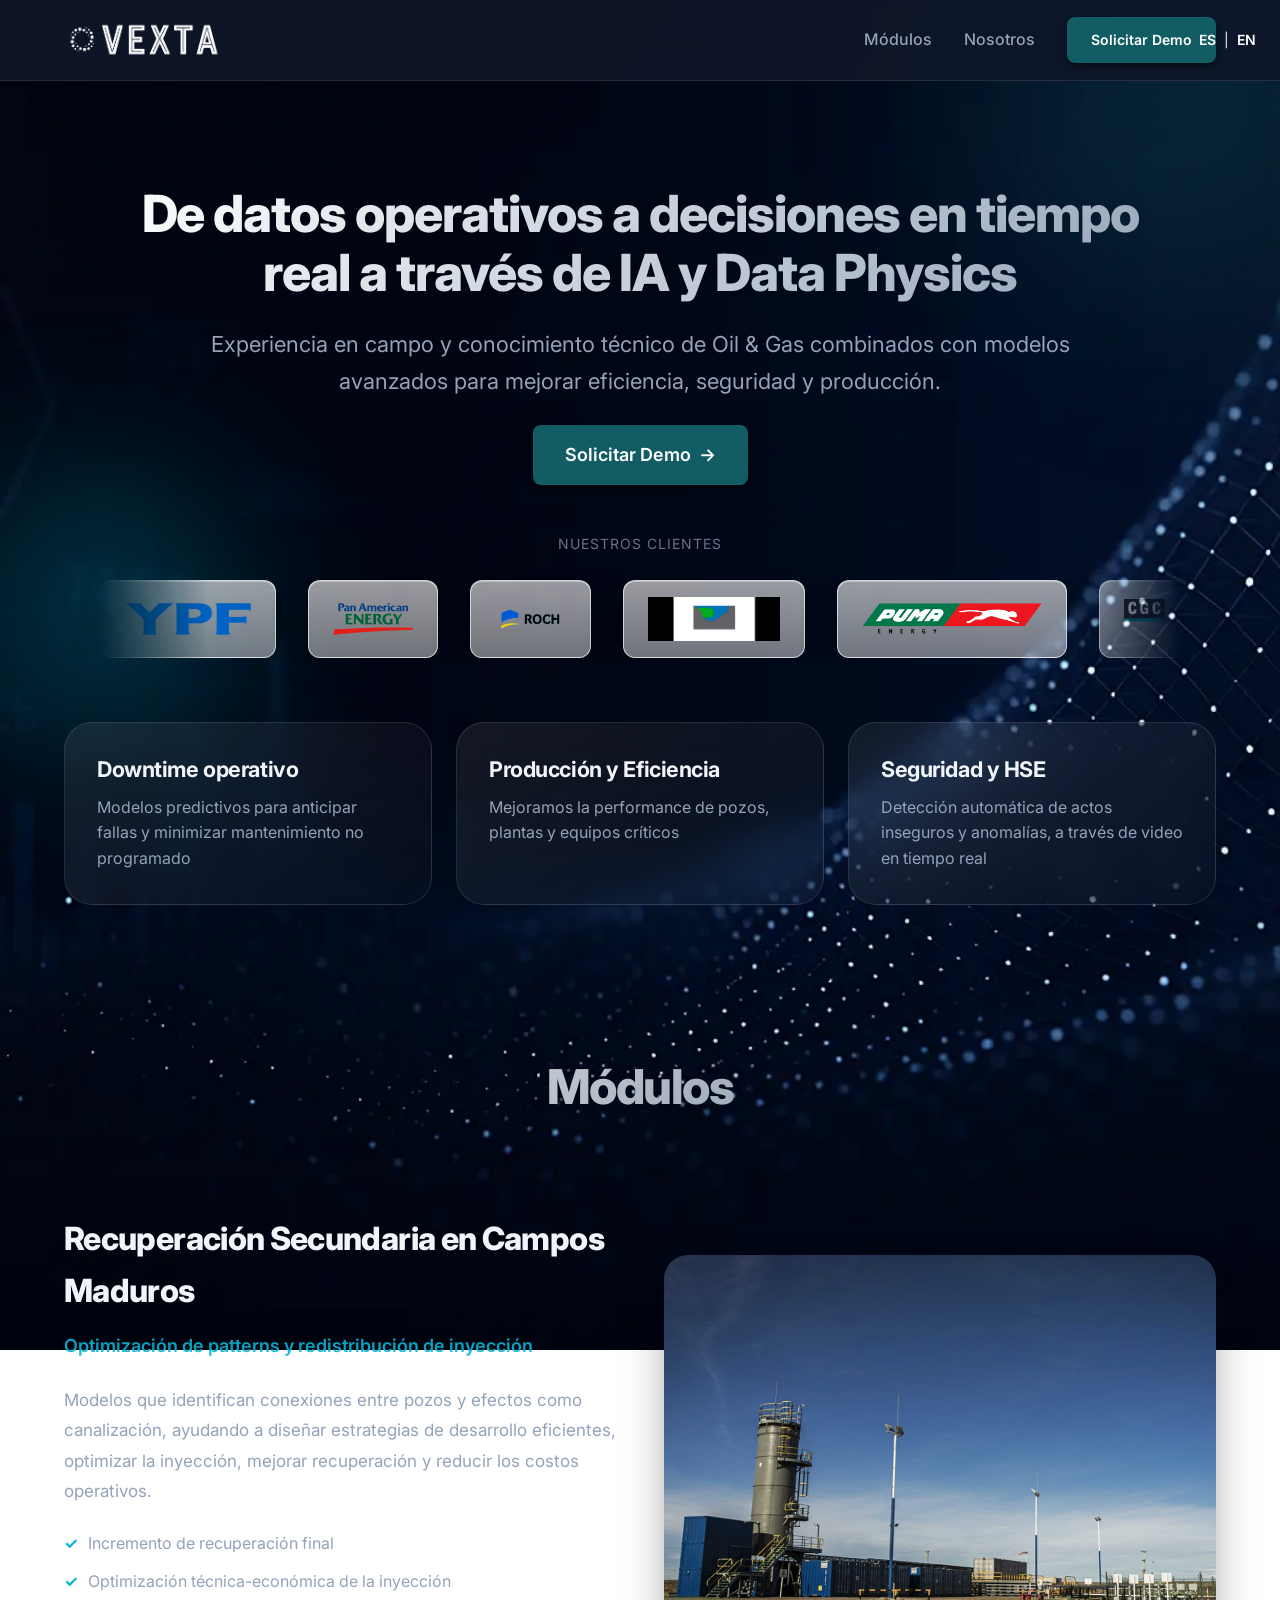
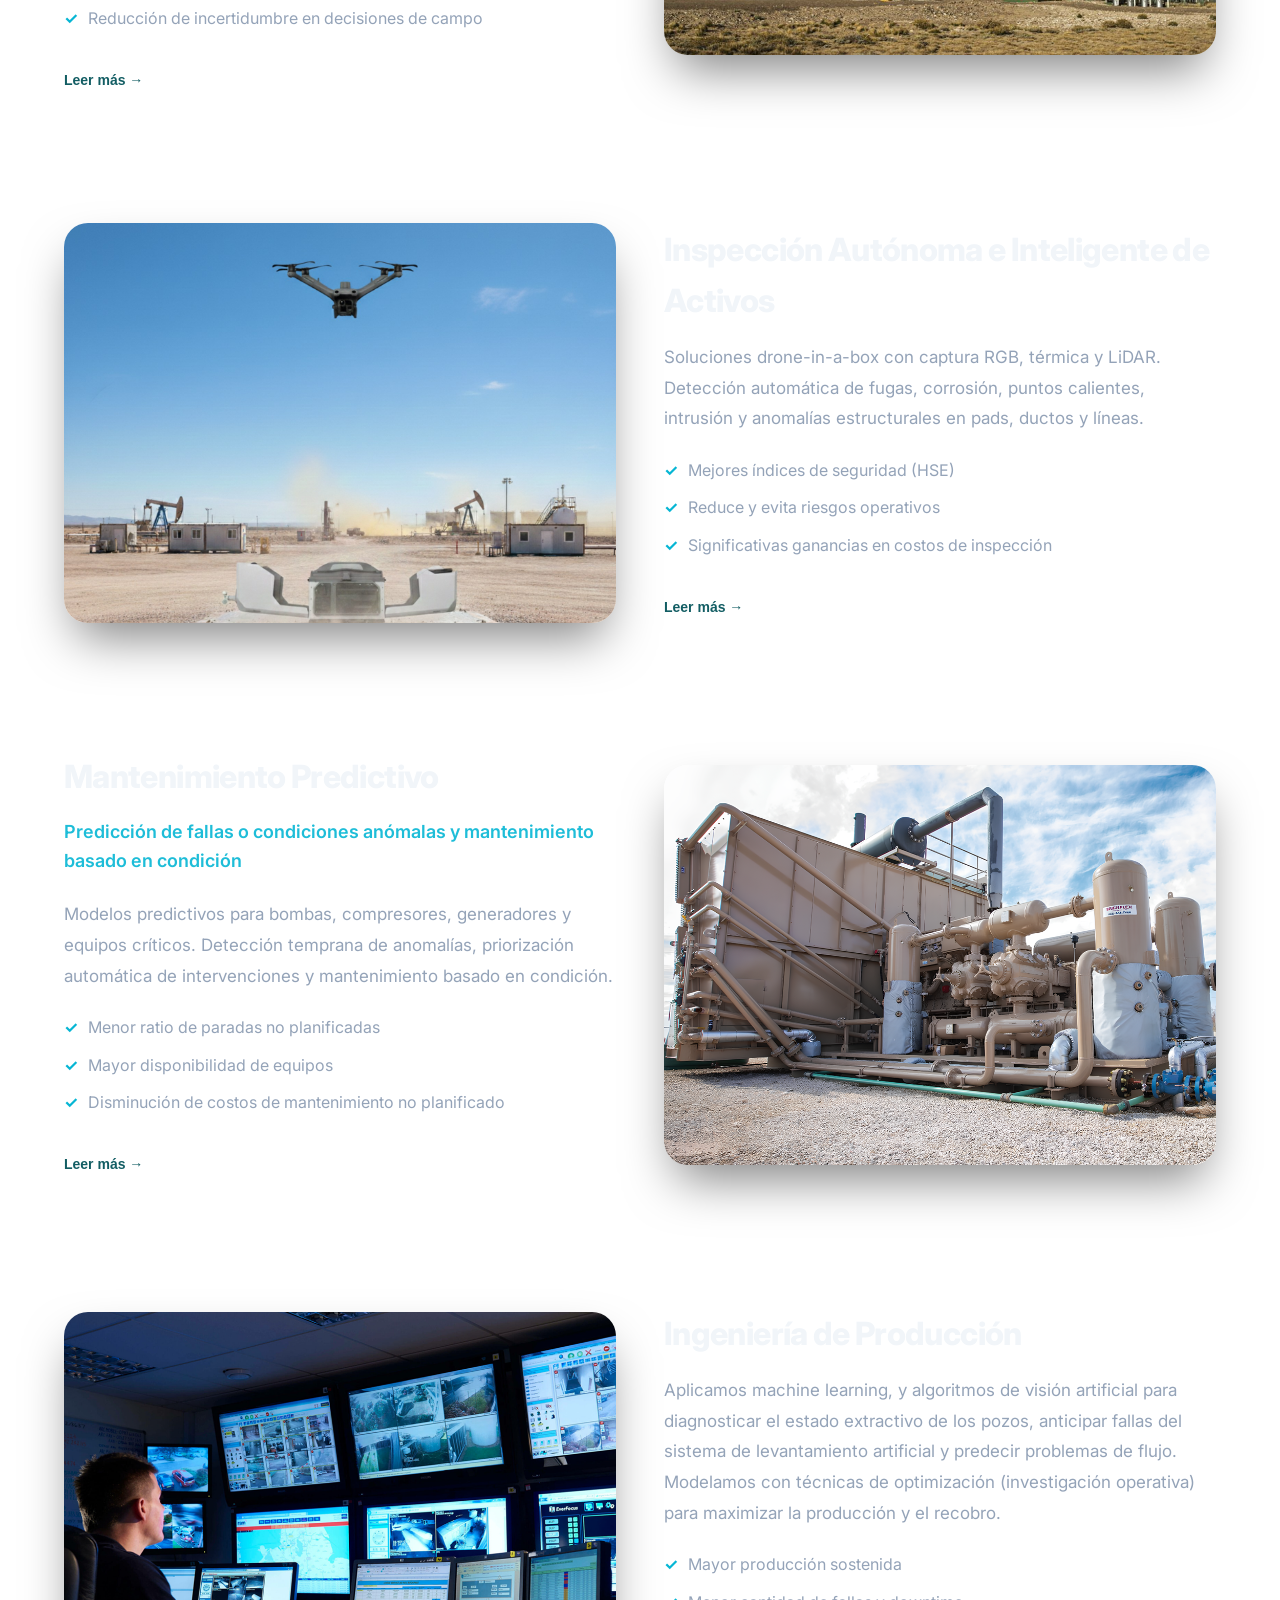
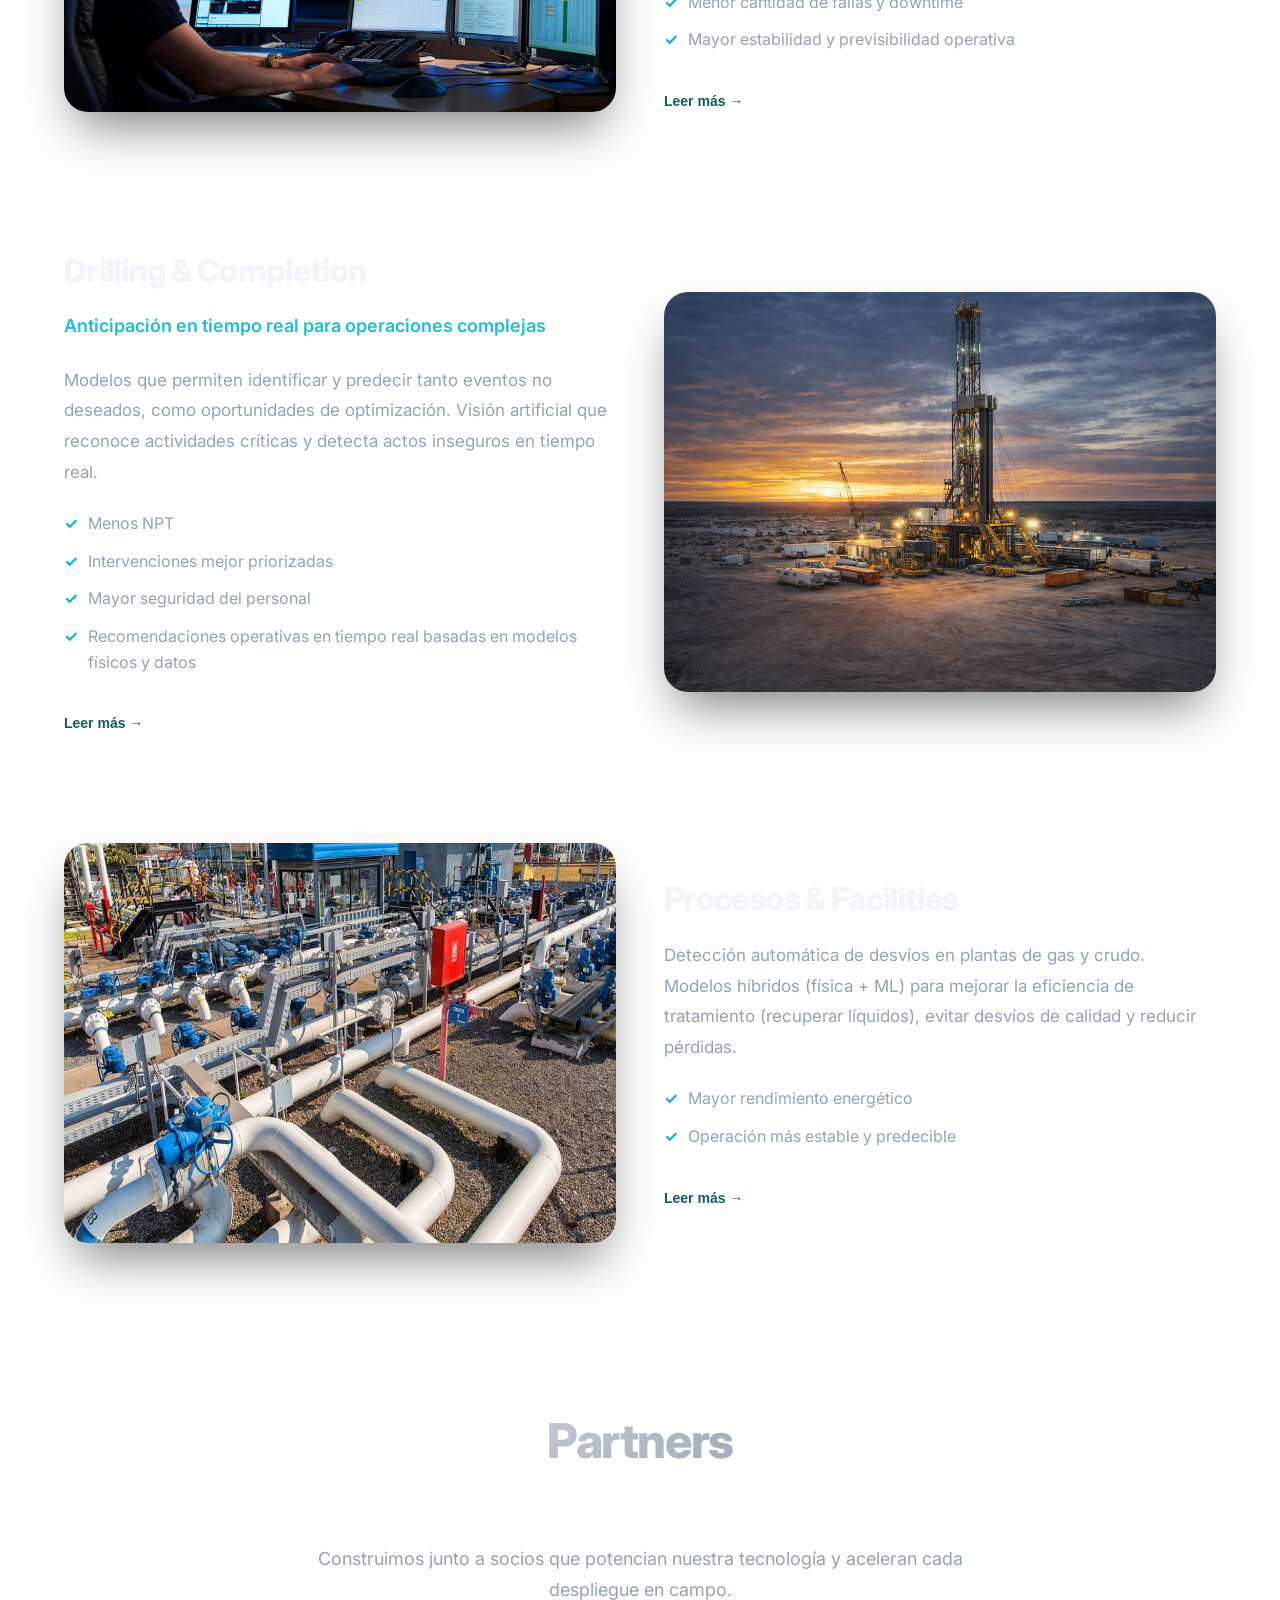
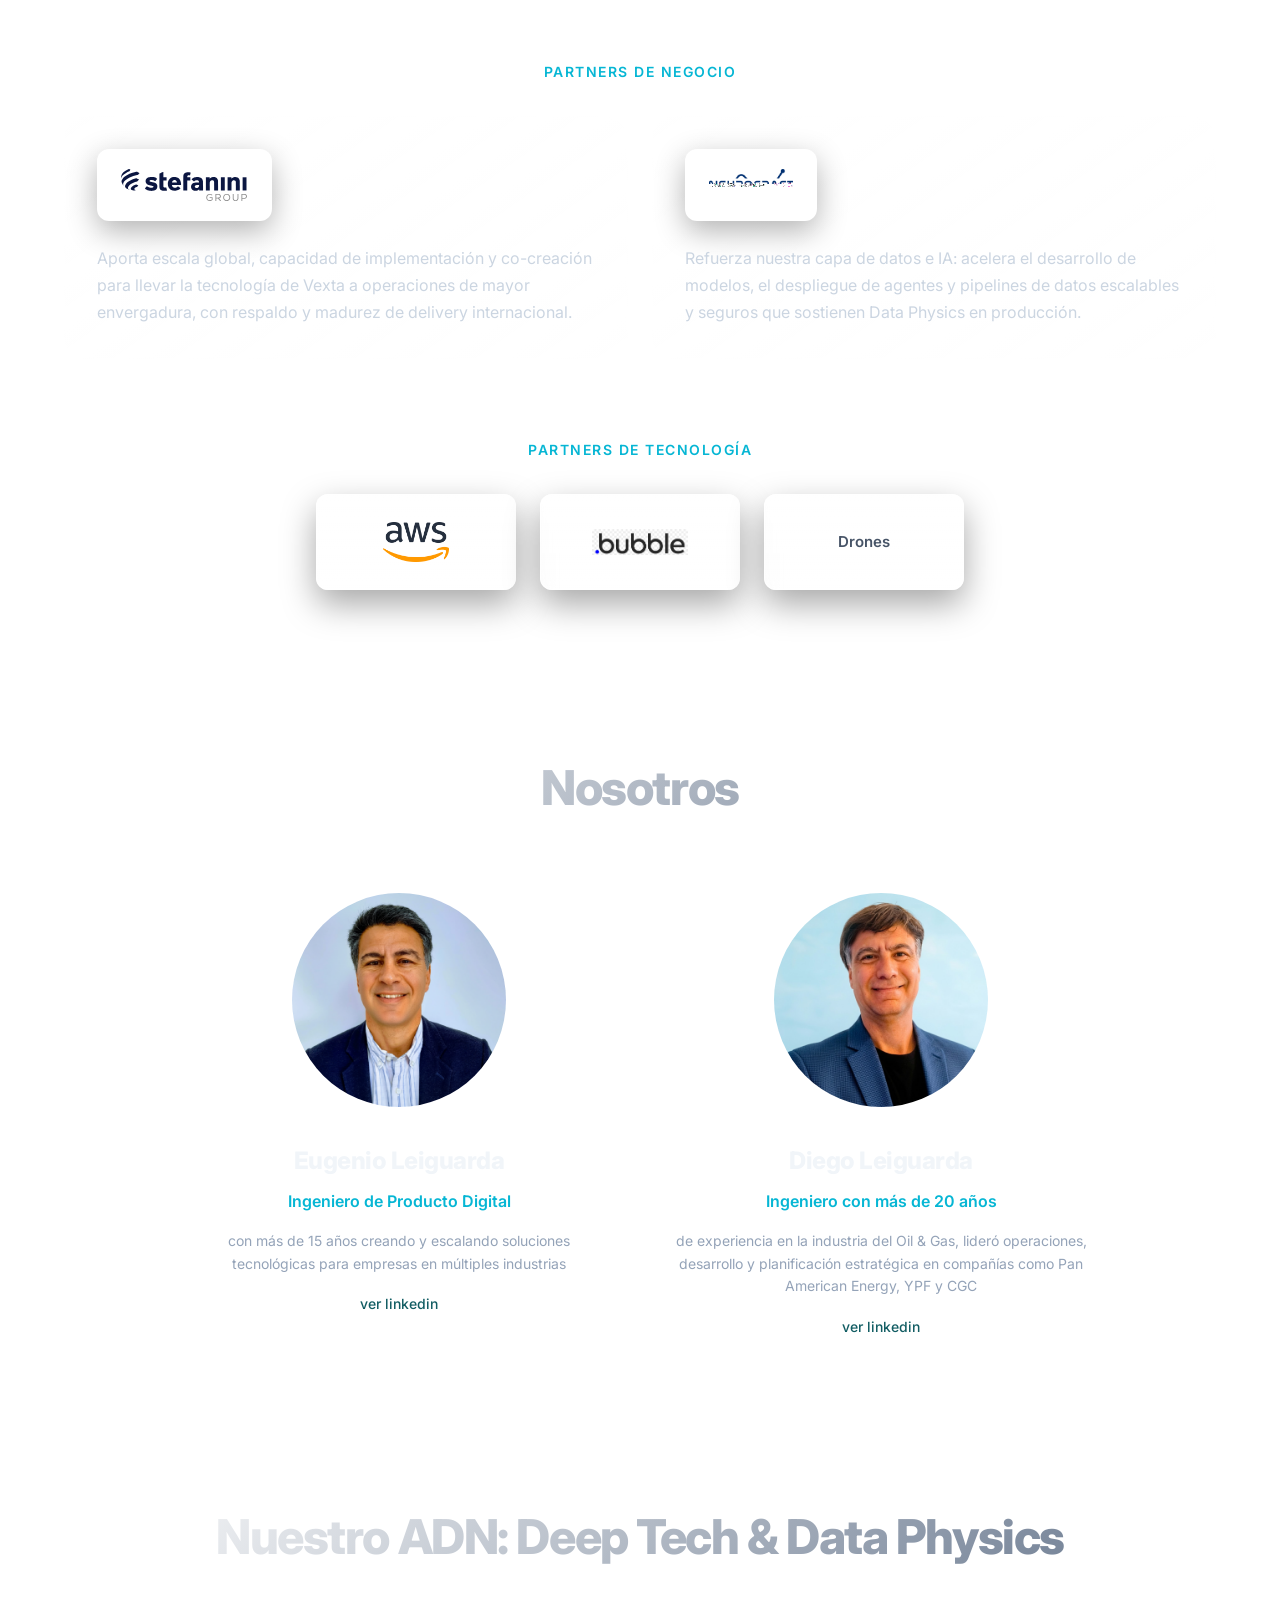
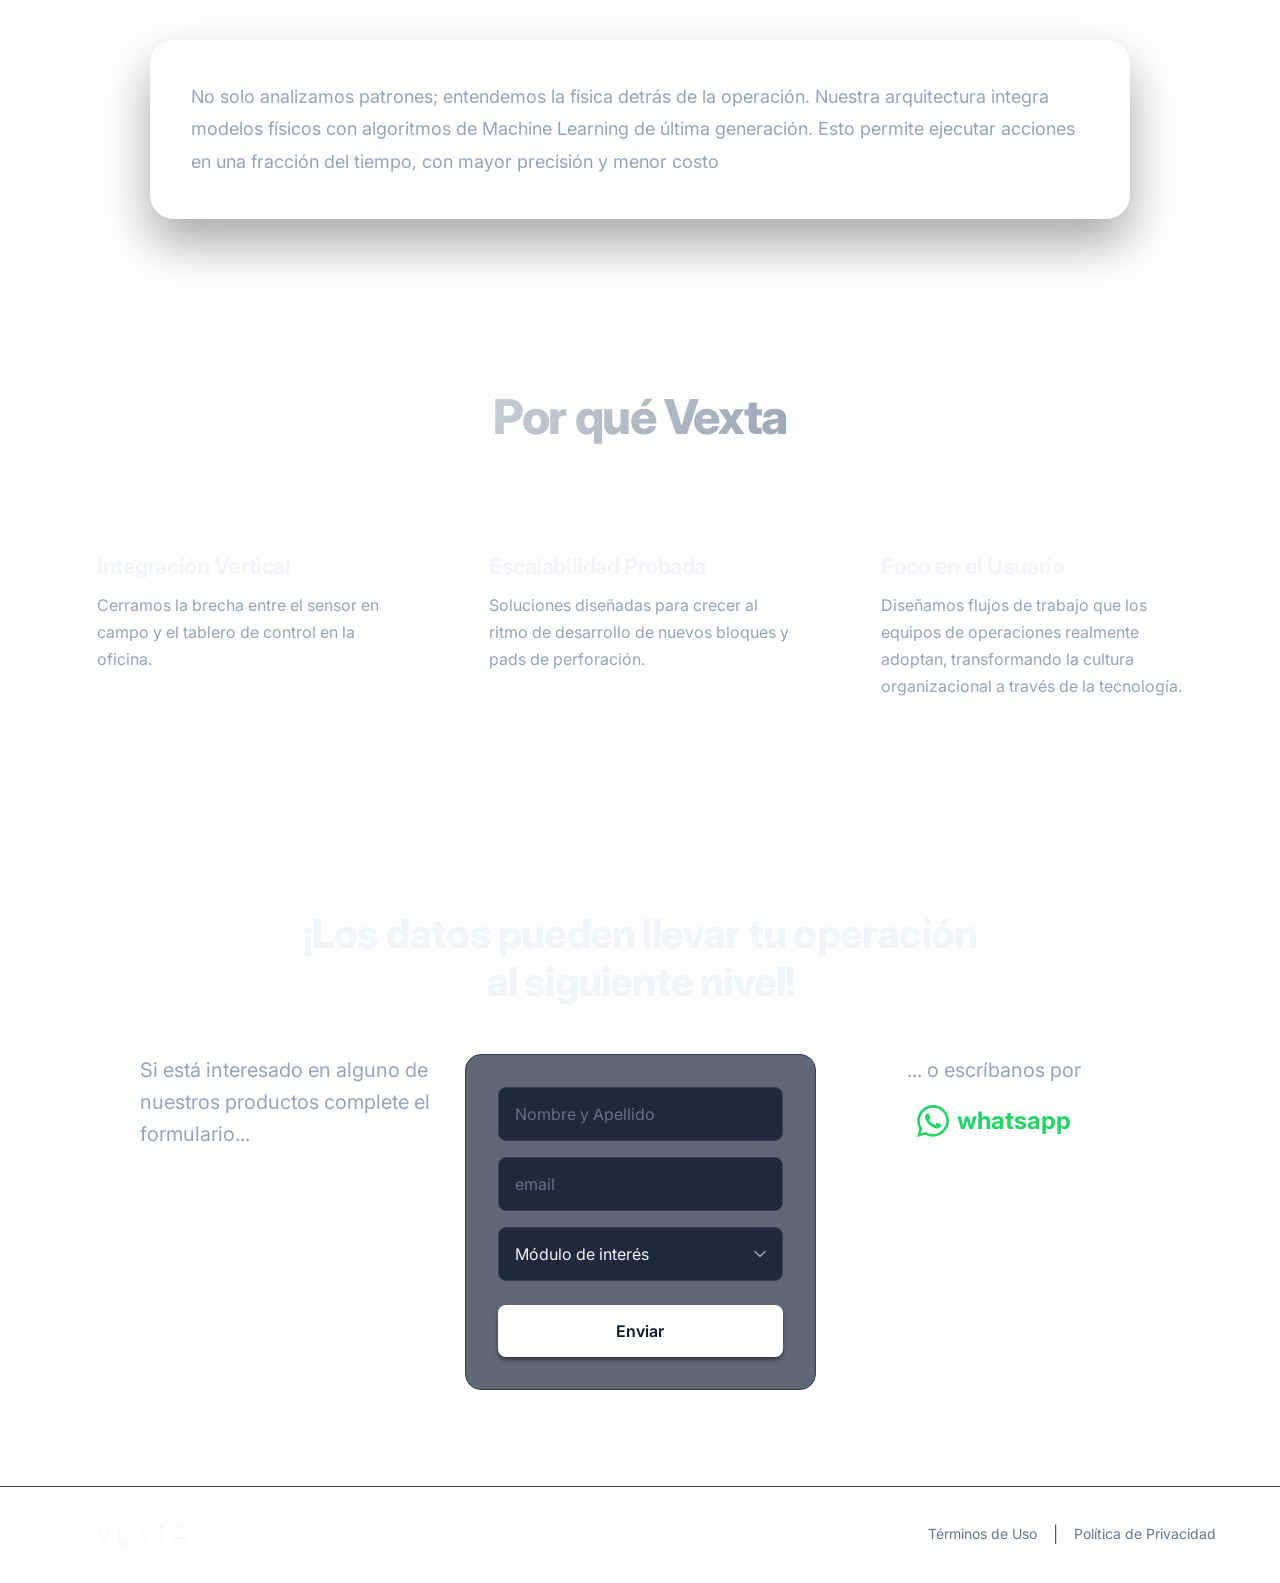
==== commit 2b36023c: "Add Tecpetrol/CGC to clients carousel and new Partners section - Carousel: add Tecpetrol and CGC log" ====
--- a/index.html
+++ b/index.html
@@ -65,9 +65,15 @@
                                 <img src="assets/client-roch.png" alt="Roch" loading="lazy" decoding="async">
                             </div>
                             <div class="client-logo">
+                                <img src="assets/client-tecpetrol.png" alt="Tecpetrol" style="height:44px" loading="lazy" decoding="async">
+                            </div>
+                            <div class="client-logo">
                                 <img src="assets/client-puma.png" alt="PUMA Energy" loading="lazy" decoding="async">
                             </div>
                             <div class="client-logo">
+                                <img src="assets/client-cgc.png" alt="CGC" style="height:40px" loading="lazy" decoding="async">
+                            </div>
+                            <div class="client-logo">
                                 <img src="assets/client-ps.png" alt="Petróleos Sudamericanos" loading="lazy" decoding="async">
                             </div>
 
@@ -81,7 +87,13 @@
                                 <img src="assets/client-roch.png" alt="Roch" loading="lazy" decoding="async">
                             </div>
                             <div class="client-logo">
+                                <img src="assets/client-tecpetrol.png" alt="Tecpetrol" style="height:44px" loading="lazy" decoding="async">
+                            </div>
+                            <div class="client-logo">
                                 <img src="assets/client-puma.png" alt="PUMA Energy" loading="lazy" decoding="async">
+                            </div>
+                            <div class="client-logo">
+                                <img src="assets/client-cgc.png" alt="CGC" style="height:40px" loading="lazy" decoding="async">
                             </div>
                             <div class="client-logo">
                                 <img src="assets/client-ps.png" alt="Petróleos Sudamericanos" loading="lazy" decoding="async">
@@ -338,6 +350,42 @@
                 </div>
             </div>
 
+        </div>
+    </section>
+
+    <section id="partners" class="partners">
+        <div class="container">
+            <h2 class="section-title" data-aos="fade-up">Partners</h2>
+            <p class="partners-subtitle" data-aos="fade-up" data-aos-delay="100">Construimos junto a socios que potencian nuestra tecnología y aceleran cada despliegue en campo.</p>
+
+            <p class="partners-group-label" data-aos="fade-up">Partners de negocio</p>
+            <div class="business-partners-grid">
+                <article class="partner-card" data-aos="fade-up" data-aos-delay="100">
+                    <a href="https://stefanini.com/es/" target="_blank" rel="noopener" class="partner-logo-box">
+                        <img src="assets/partner-stefanini.svg" alt="Stefanini" loading="lazy" decoding="async">
+                    </a>
+                    <p class="partner-value">Aporta escala global, capacidad de implementación y co-creación para llevar la tecnología de Vexta a operaciones de mayor envergadura, con respaldo y madurez de delivery internacional.</p>
+                </article>
+                <article class="partner-card" data-aos="fade-up" data-aos-delay="200">
+                    <a href="https://neurocraft.ai/" target="_blank" rel="noopener" class="partner-logo-box">
+                        <img src="assets/partner-neurocraft.png" alt="Neurocraft" loading="lazy" decoding="async">
+                    </a>
+                    <p class="partner-value">Refuerza nuestra capa de datos e IA: acelera el desarrollo de modelos, el despliegue de agentes y pipelines de datos escalables y seguros que sostienen Data Physics en producción.</p>
+                </article>
+            </div>
+
+            <p class="partners-group-label" data-aos="fade-up">Partners de tecnología</p>
+            <div class="tech-partners-row">
+                <div class="tech-partner-pill" data-aos="fade-up" data-aos-delay="100">
+                    <img src="assets/tech-aws.png" alt="AWS" style="height:40px" loading="lazy" decoding="async">
+                </div>
+                <div class="tech-partner-pill" data-aos="fade-up" data-aos-delay="200">
+                    <img src="assets/tech-bubble.png" alt="Bubble" style="height:26px" loading="lazy" decoding="async">
+                </div>
+                <div class="tech-partner-pill" data-aos="fade-up" data-aos-delay="300">
+                    <span>Drones</span>
+                </div>
+            </div>
         </div>
     </section>
 
--- a/styles.css
+++ b/styles.css
@@ -487,6 +487,130 @@
     transform: translateY(-2px);
 }
 
+/* ============================================
+   Partners Section
+   ============================================ */
+.partners {
+    padding: var(--spacing-20) 0;
+}
+
+.partners-subtitle {
+    text-align: center;
+    color: var(--text-secondary);
+    font-size: var(--font-size-lg);
+    max-width: 680px;
+    margin: 0 auto var(--spacing-14, 3.5rem);
+    line-height: 1.7;
+}
+
+.partners-group-label {
+    font-size: var(--font-size-sm);
+    color: var(--accent-secondary);
+    text-transform: uppercase;
+    letter-spacing: 1.5px;
+    font-weight: 600;
+    text-align: center;
+    margin-bottom: var(--spacing-8);
+}
+
+.business-partners-grid {
+    display: grid;
+    grid-template-columns: repeat(2, 1fr);
+    gap: var(--spacing-6);
+    margin-bottom: var(--spacing-20);
+}
+
+.partner-card {
+    display: flex;
+    flex-direction: column;
+    background: linear-gradient(145deg, rgba(255, 255, 255, 0.08) 0%, rgba(255, 255, 255, 0.02) 100%);
+    backdrop-filter: blur(20px);
+    -webkit-backdrop-filter: blur(20px);
+    border: 1px solid rgba(255, 255, 255, 0.12);
+    border-radius: var(--radius-2xl);
+    padding: var(--spacing-8);
+    transition: all var(--transition-base);
+}
+
+.partner-card:hover {
+    border-color: rgba(59, 130, 246, 0.4);
+    transform: translateY(-8px);
+}
+
+.partner-logo-box {
+    display: inline-flex;
+    align-items: center;
+    justify-content: center;
+    align-self: flex-start;
+    background: #fff;
+    border-radius: var(--radius-lg);
+    padding: var(--spacing-5) var(--spacing-6);
+    margin-bottom: var(--spacing-6);
+    box-shadow: 0 10px 30px rgba(0, 0, 0, 0.3);
+    transition: transform var(--transition-base);
+}
+
+.partner-logo-box:hover {
+    transform: translateY(-2px);
+}
+
+.partner-logo-box img {
+    display: block;
+    height: 32px;
+    width: auto;
+    max-width: 200px;
+    object-fit: contain;
+}
+
+.partner-value {
+    font-size: var(--font-size-base);
+    color: #cbd5e1;
+    line-height: 1.7;
+    margin: 0;
+}
+
+.tech-partners-row {
+    display: flex;
+    flex-wrap: wrap;
+    gap: var(--spacing-6);
+    justify-content: center;
+}
+
+.tech-partner-pill {
+    width: 200px;
+    height: 96px;
+    display: flex;
+    align-items: center;
+    justify-content: center;
+    padding: 0 var(--spacing-6);
+    background: linear-gradient(180deg, rgba(255, 255, 255, 0.60) 0%, rgba(255, 255, 255, 0.44) 100%);
+    border: 1px solid rgba(255, 255, 255, 0.65);
+    border-radius: var(--radius-lg);
+    box-shadow:
+        0 14px 34px rgba(0, 0, 0, 0.35),
+        inset 0 1px 0 rgba(255, 255, 255, 0.40);
+    backdrop-filter: blur(8px);
+    -webkit-backdrop-filter: blur(8px);
+    color: #475467;
+    font-weight: 600;
+    font-size: 0.9375rem;
+    transition: all var(--transition-base);
+}
+
+.tech-partner-pill:hover {
+    background: linear-gradient(180deg, rgba(255, 255, 255, 0.72) 0%, rgba(255, 255, 255, 0.52) 100%);
+    border-color: rgba(255, 255, 255, 0.78);
+    transform: translateY(-2px);
+}
+
+.tech-partner-pill img {
+    display: block;
+    height: 32px;
+    width: auto;
+    max-width: 150px;
+    object-fit: contain;
+}
+
 
 
 .hero-title {
@@ -1461,13 +1585,19 @@
     
     .soluciones,
     .nosotros,
-    .contacto {
+    .contacto,
+    .partners {
         padding: var(--spacing-16) 0;
     }
-    
+
     .team-grid {
         grid-template-columns: 1fr;
         gap: var(--spacing-10);
+    }
+
+    .business-partners-grid {
+        grid-template-columns: 1fr;
+        margin-bottom: var(--spacing-16);
     }
     
     .footer-content {
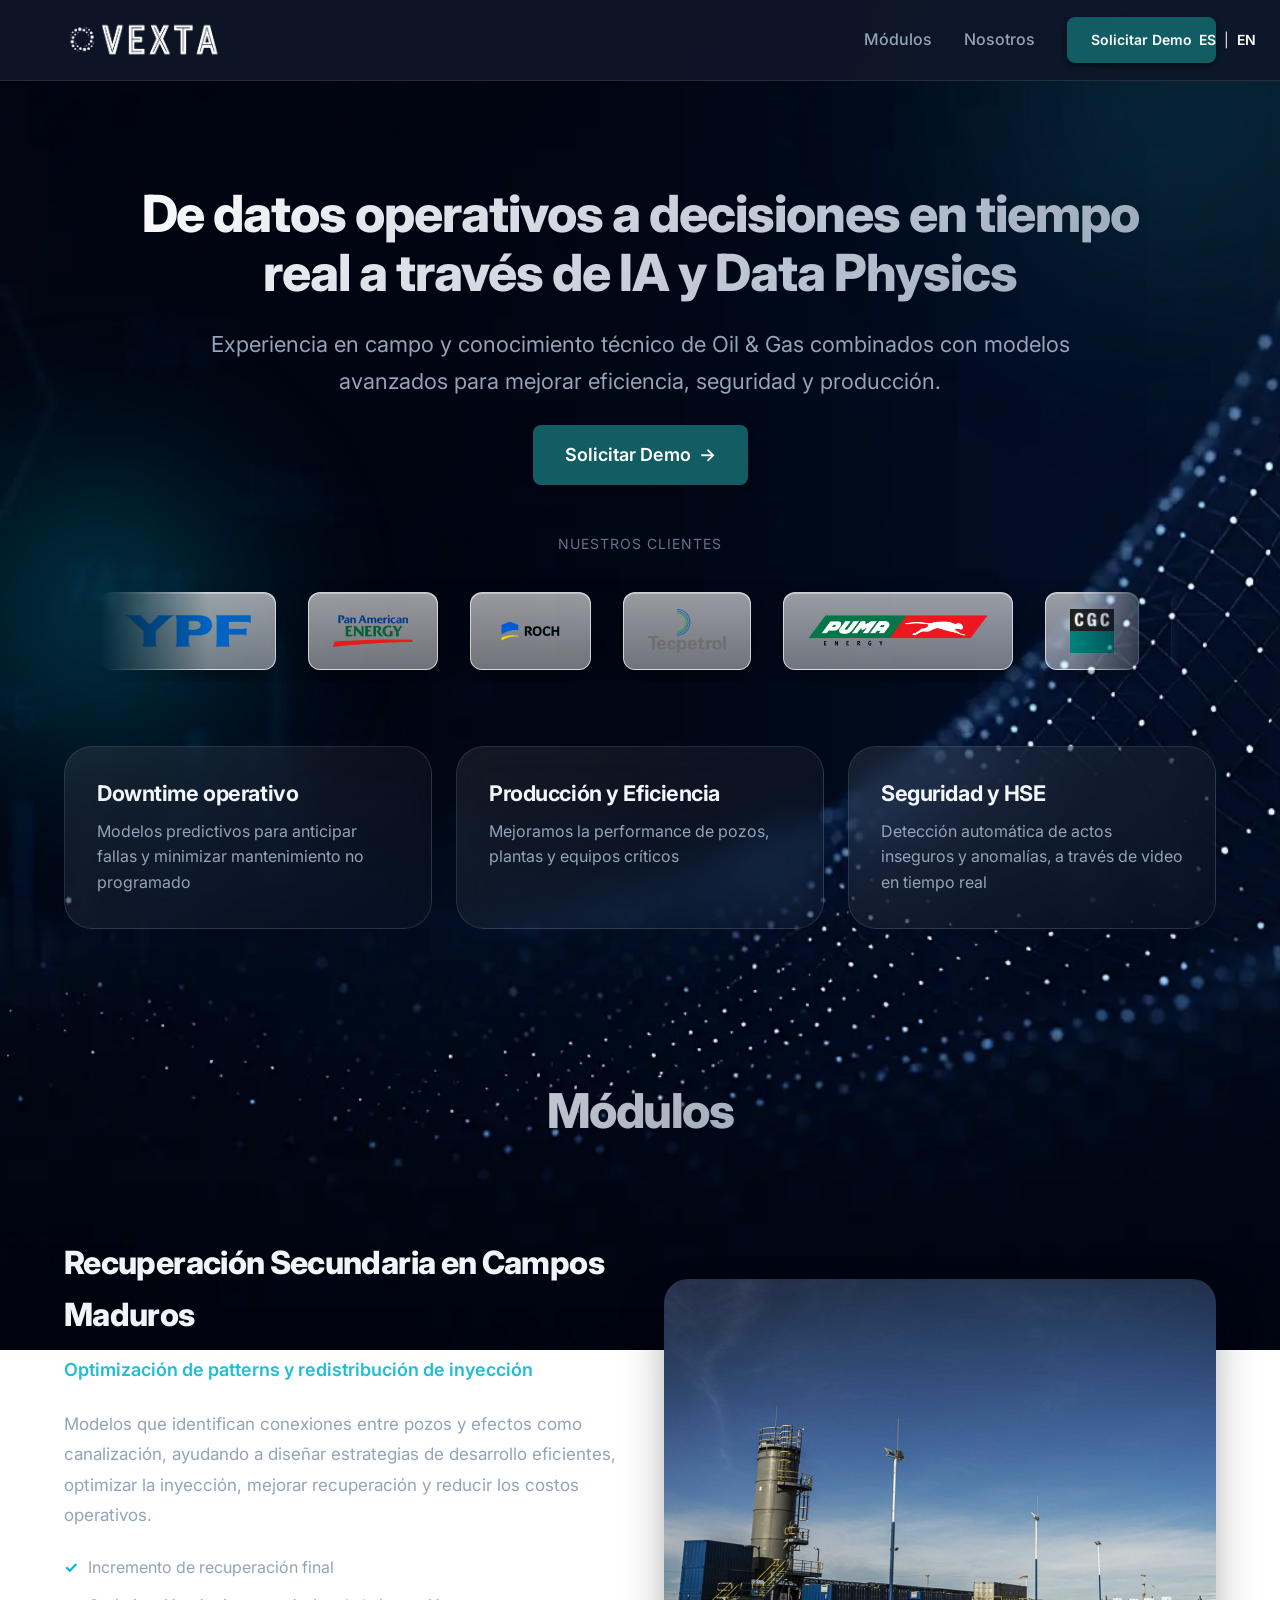
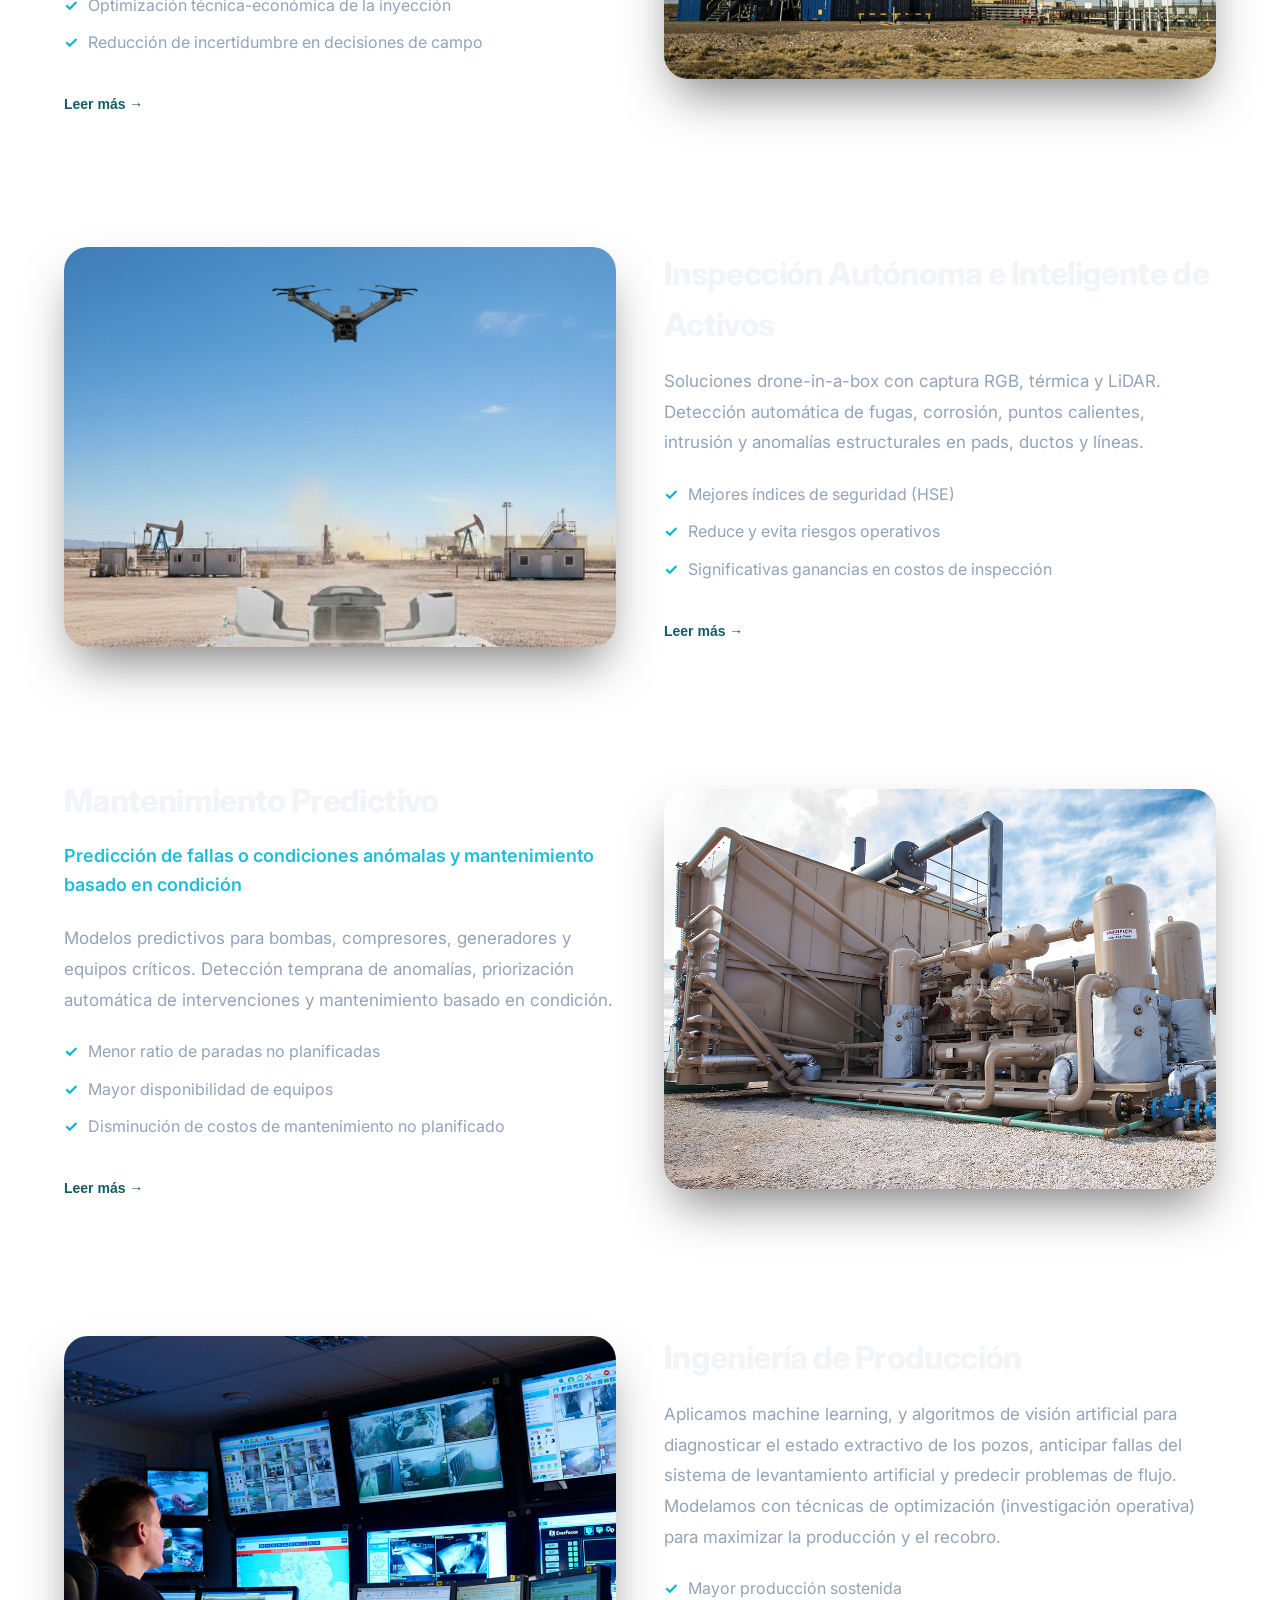
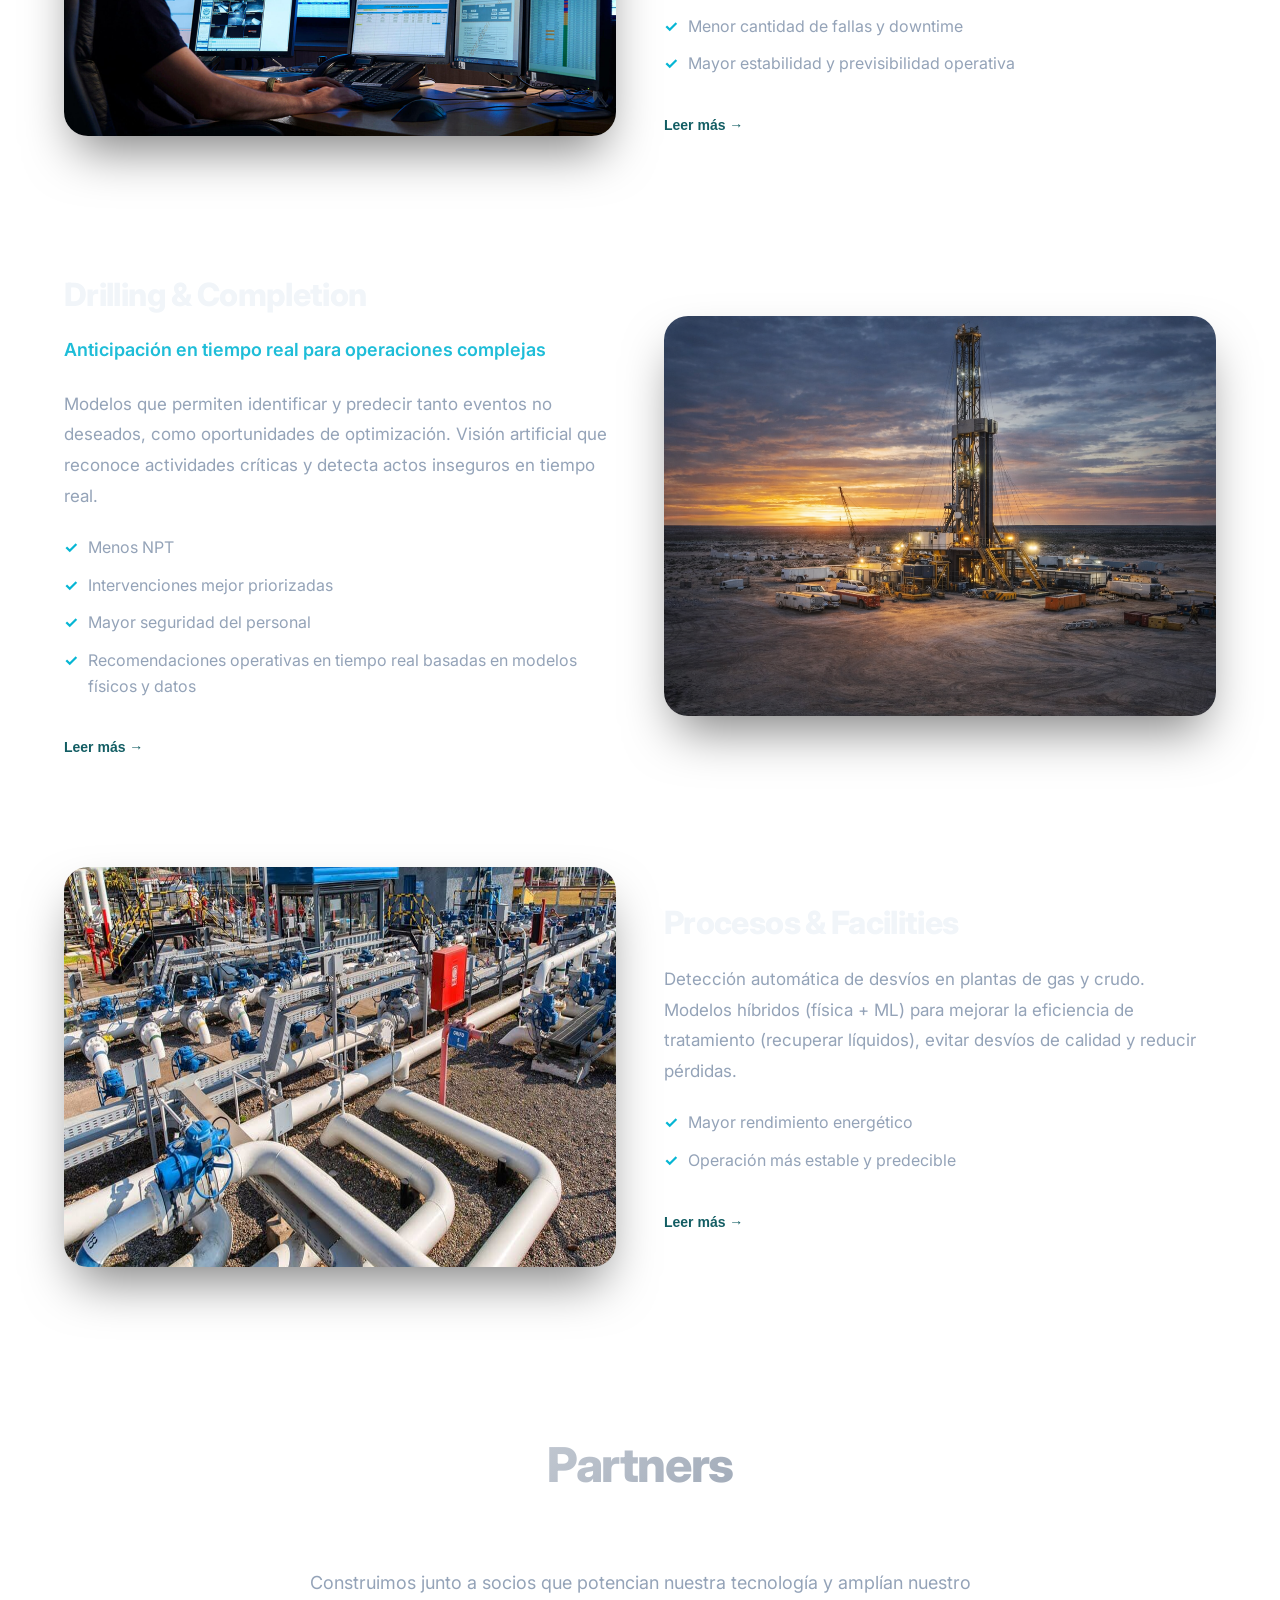
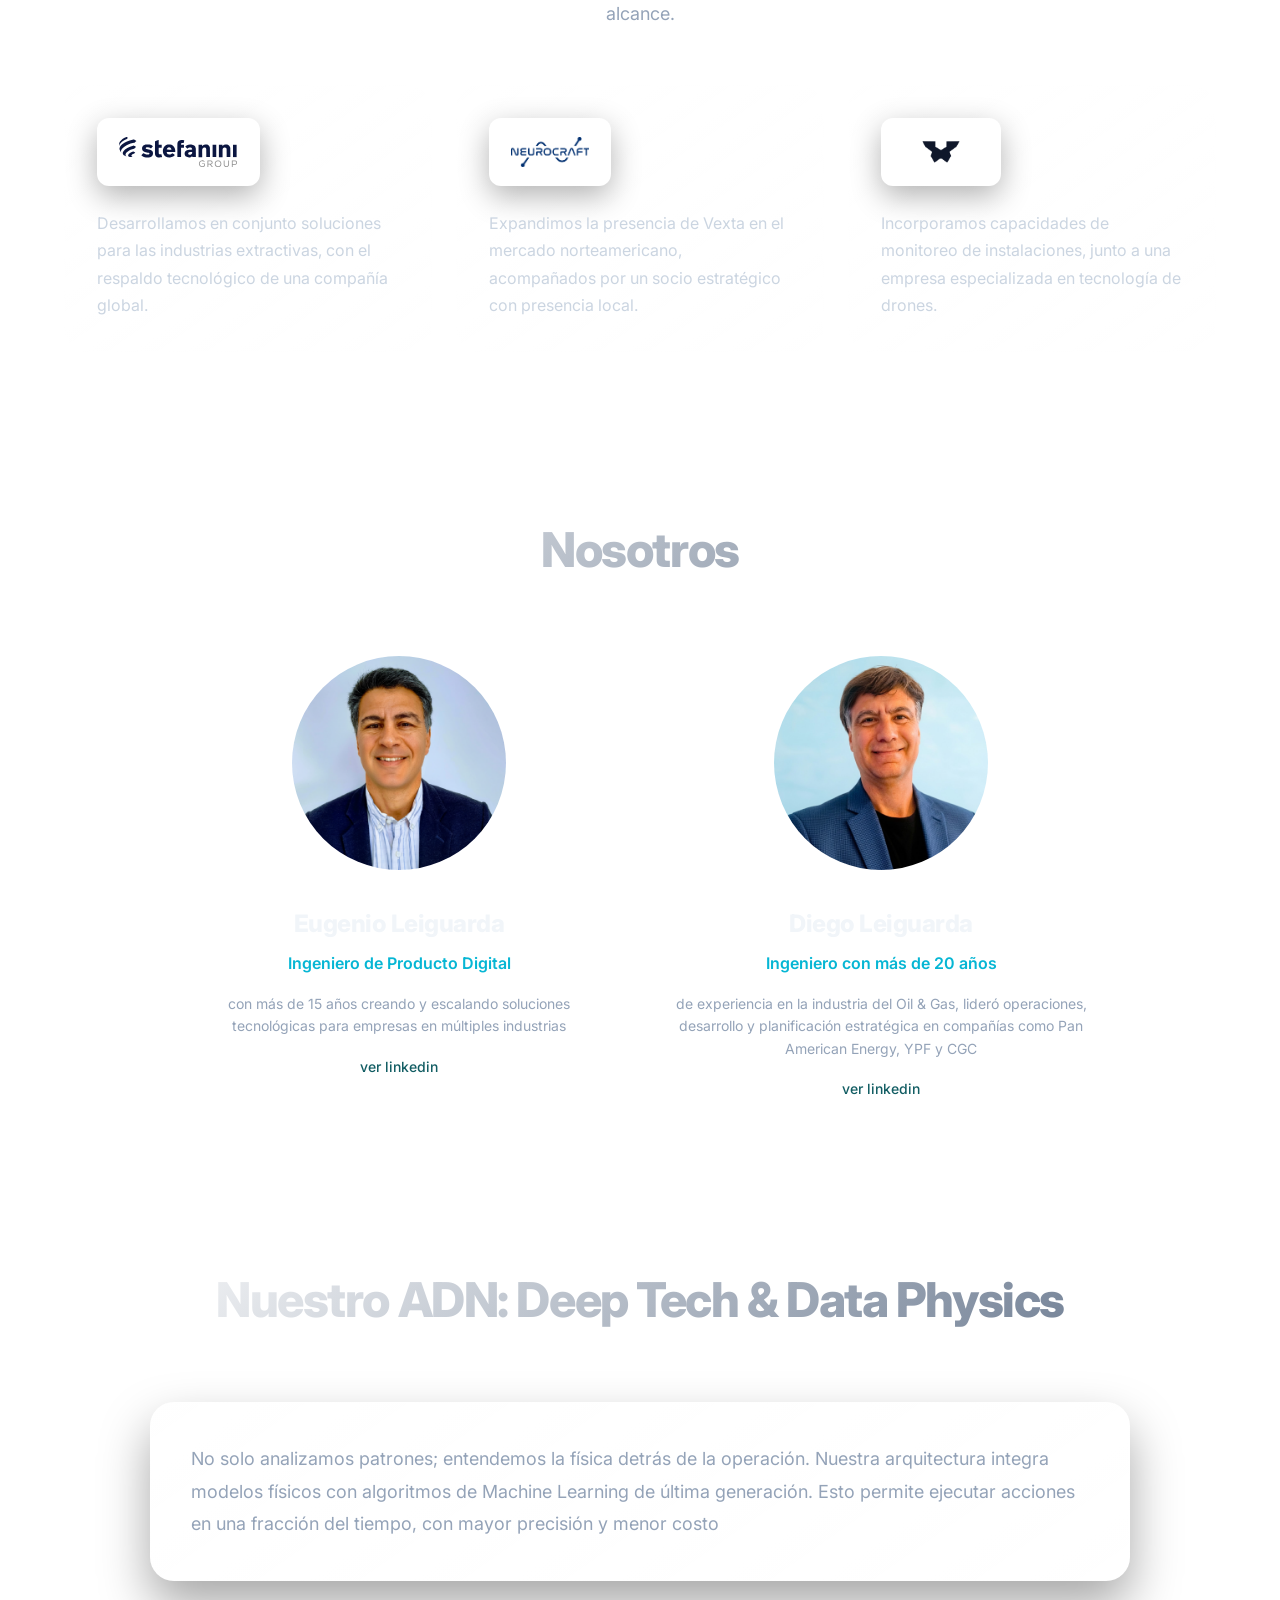
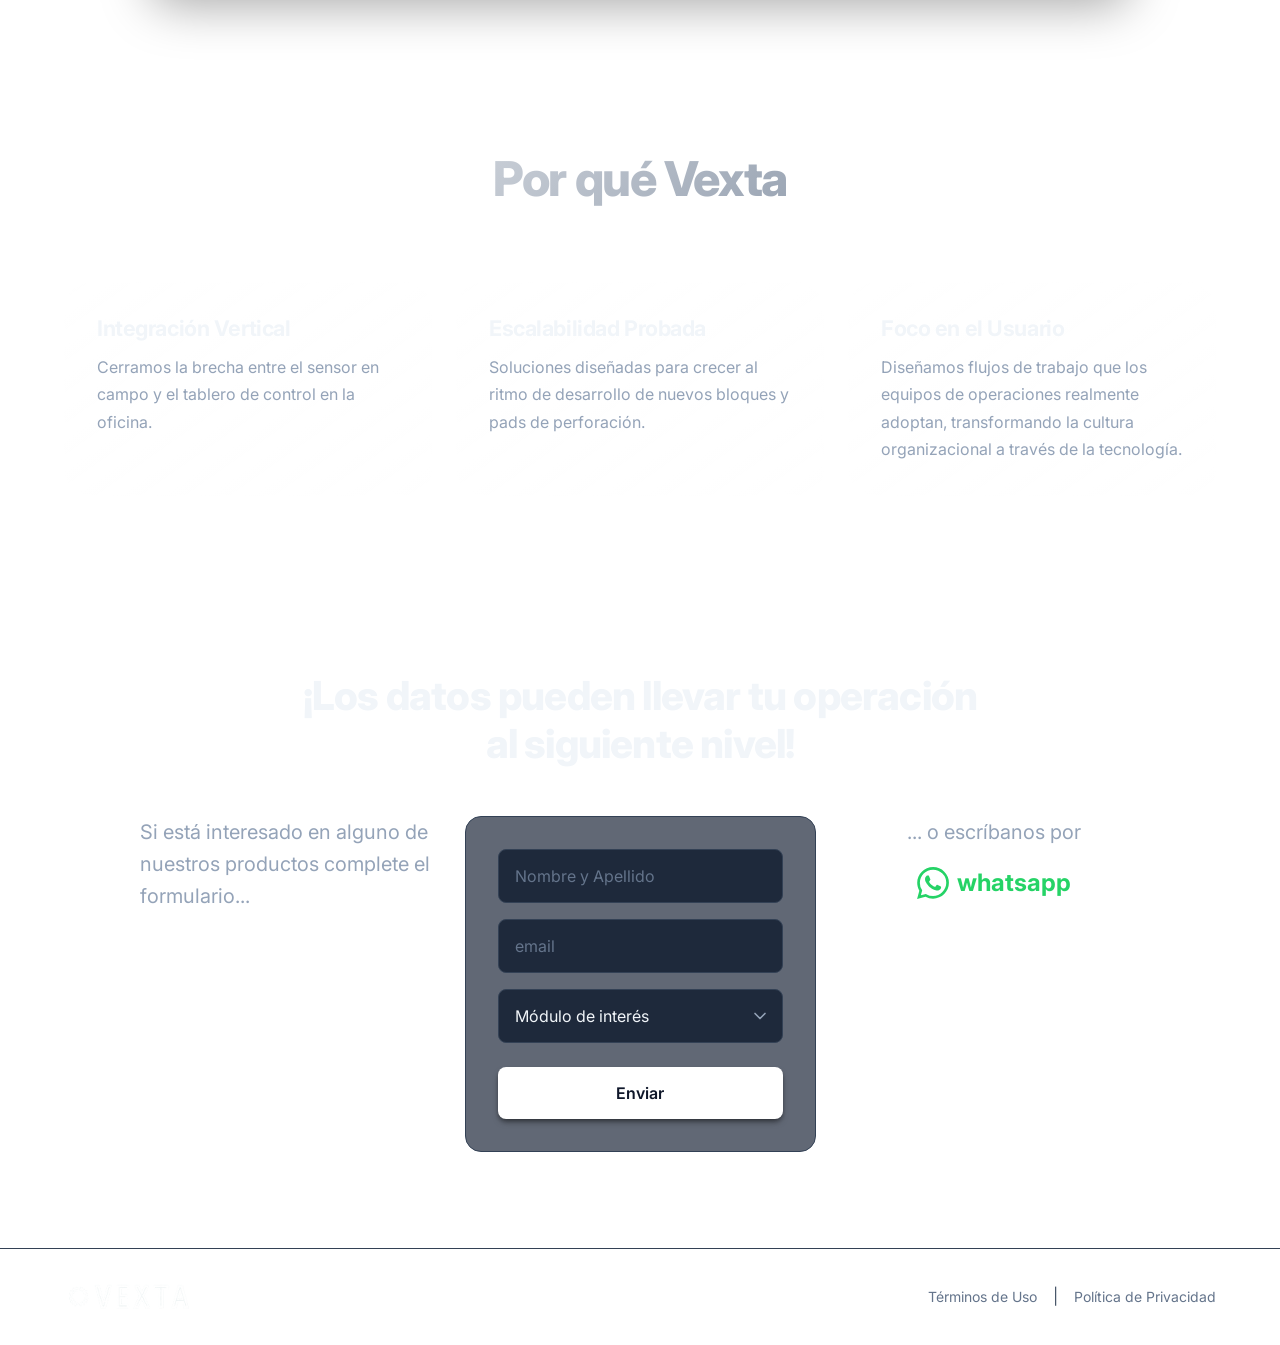
==== commit d667dcb9: "Restructure Partners section and fix client logos - Partners: single 3-card grid (Stefanini, Neurocr" ====
--- a/index.html
+++ b/index.html
@@ -71,7 +71,7 @@
                                 <img src="assets/client-puma.png" alt="PUMA Energy" loading="lazy" decoding="async">
                             </div>
                             <div class="client-logo">
-                                <img src="assets/client-cgc.png" alt="CGC" style="height:40px" loading="lazy" decoding="async">
+                                <img src="assets/client-cgc.png" alt="CGC" style="height:44px" loading="lazy" decoding="async">
                             </div>
                             <div class="client-logo">
                                 <img src="assets/client-ps.png" alt="Petróleos Sudamericanos" loading="lazy" decoding="async">
@@ -93,7 +93,7 @@
                                 <img src="assets/client-puma.png" alt="PUMA Energy" loading="lazy" decoding="async">
                             </div>
                             <div class="client-logo">
-                                <img src="assets/client-cgc.png" alt="CGC" style="height:40px" loading="lazy" decoding="async">
+                                <img src="assets/client-cgc.png" alt="CGC" style="height:44px" loading="lazy" decoding="async">
                             </div>
                             <div class="client-logo">
                                 <img src="assets/client-ps.png" alt="Petróleos Sudamericanos" loading="lazy" decoding="async">
@@ -356,35 +356,27 @@
     <section id="partners" class="partners">
         <div class="container">
             <h2 class="section-title" data-aos="fade-up">Partners</h2>
-            <p class="partners-subtitle" data-aos="fade-up" data-aos-delay="100">Construimos junto a socios que potencian nuestra tecnología y aceleran cada despliegue en campo.</p>
-
-            <p class="partners-group-label" data-aos="fade-up">Partners de negocio</p>
-            <div class="business-partners-grid">
+            <p class="partners-subtitle" data-aos="fade-up" data-aos-delay="100">Construimos junto a socios que potencian nuestra tecnología y amplían nuestro alcance.</p>
+
+            <div class="partners-grid">
                 <article class="partner-card" data-aos="fade-up" data-aos-delay="100">
                     <a href="https://stefanini.com/es/" target="_blank" rel="noopener" class="partner-logo-box">
                         <img src="assets/partner-stefanini.svg" alt="Stefanini" loading="lazy" decoding="async">
                     </a>
-                    <p class="partner-value">Aporta escala global, capacidad de implementación y co-creación para llevar la tecnología de Vexta a operaciones de mayor envergadura, con respaldo y madurez de delivery internacional.</p>
+                    <p class="partner-value">Desarrollamos en conjunto soluciones para las industrias extractivas, con el respaldo tecnológico de una compañía global.</p>
                 </article>
                 <article class="partner-card" data-aos="fade-up" data-aos-delay="200">
                     <a href="https://neurocraft.ai/" target="_blank" rel="noopener" class="partner-logo-box">
                         <img src="assets/partner-neurocraft.png" alt="Neurocraft" loading="lazy" decoding="async">
                     </a>
-                    <p class="partner-value">Refuerza nuestra capa de datos e IA: acelera el desarrollo de modelos, el despliegue de agentes y pipelines de datos escalables y seguros que sostienen Data Physics en producción.</p>
+                    <p class="partner-value">Expandimos la presencia de Vexta en el mercado norteamericano, acompañados por un socio estratégico con presencia local.</p>
                 </article>
-            </div>
-
-            <p class="partners-group-label" data-aos="fade-up">Partners de tecnología</p>
-            <div class="tech-partners-row">
-                <div class="tech-partner-pill" data-aos="fade-up" data-aos-delay="100">
-                    <img src="assets/tech-aws.png" alt="AWS" style="height:40px" loading="lazy" decoding="async">
-                </div>
-                <div class="tech-partner-pill" data-aos="fade-up" data-aos-delay="200">
-                    <img src="assets/tech-bubble.png" alt="Bubble" style="height:26px" loading="lazy" decoding="async">
-                </div>
-                <div class="tech-partner-pill" data-aos="fade-up" data-aos-delay="300">
-                    <span>Drones</span>
-                </div>
+                <article class="partner-card" data-aos="fade-up" data-aos-delay="300">
+                    <span class="partner-logo-box">
+                        <img src="assets/partner-vantec.png" alt="Vantec" loading="lazy" decoding="async">
+                    </span>
+                    <p class="partner-value">Incorporamos capacidades de monitoreo de instalaciones, junto a una empresa especializada en tecnología de drones.</p>
+                </article>
             </div>
         </div>
     </section>
--- a/styles.css
+++ b/styles.css
@@ -425,6 +425,8 @@
     position: relative;
     width: 100%;
     overflow: hidden;
+    /* Vertical padding so the hover lift (-2px) and pill top border aren't clipped by overflow:hidden */
+    padding: 12px 0;
     mask-image: linear-gradient(to right, transparent, black 10%, black 90%, transparent);
     -webkit-mask-image: linear-gradient(to right, transparent, black 10%, black 90%, transparent);
 }
@@ -503,21 +505,10 @@
     line-height: 1.7;
 }
 
-.partners-group-label {
-    font-size: var(--font-size-sm);
-    color: var(--accent-secondary);
-    text-transform: uppercase;
-    letter-spacing: 1.5px;
-    font-weight: 600;
-    text-align: center;
-    margin-bottom: var(--spacing-8);
-}
-
-.business-partners-grid {
+.partners-grid {
     display: grid;
-    grid-template-columns: repeat(2, 1fr);
+    grid-template-columns: repeat(3, 1fr);
     gap: var(--spacing-6);
-    margin-bottom: var(--spacing-20);
 }
 
 .partner-card {
@@ -542,9 +533,11 @@
     align-items: center;
     justify-content: center;
     align-self: flex-start;
+    height: 68px;
+    min-width: 120px;
     background: #fff;
     border-radius: var(--radius-lg);
-    padding: var(--spacing-5) var(--spacing-6);
+    padding: 14px 22px;
     margin-bottom: var(--spacing-6);
     box-shadow: 0 10px 30px rgba(0, 0, 0, 0.3);
     transition: transform var(--transition-base);
@@ -556,9 +549,9 @@
 
 .partner-logo-box img {
     display: block;
-    height: 32px;
+    height: 30px;
     width: auto;
-    max-width: 200px;
+    max-width: 170px;
     object-fit: contain;
 }
 
@@ -568,49 +561,6 @@
     line-height: 1.7;
     margin: 0;
 }
-
-.tech-partners-row {
-    display: flex;
-    flex-wrap: wrap;
-    gap: var(--spacing-6);
-    justify-content: center;
-}
-
-.tech-partner-pill {
-    width: 200px;
-    height: 96px;
-    display: flex;
-    align-items: center;
-    justify-content: center;
-    padding: 0 var(--spacing-6);
-    background: linear-gradient(180deg, rgba(255, 255, 255, 0.60) 0%, rgba(255, 255, 255, 0.44) 100%);
-    border: 1px solid rgba(255, 255, 255, 0.65);
-    border-radius: var(--radius-lg);
-    box-shadow:
-        0 14px 34px rgba(0, 0, 0, 0.35),
-        inset 0 1px 0 rgba(255, 255, 255, 0.40);
-    backdrop-filter: blur(8px);
-    -webkit-backdrop-filter: blur(8px);
-    color: #475467;
-    font-weight: 600;
-    font-size: 0.9375rem;
-    transition: all var(--transition-base);
-}
-
-.tech-partner-pill:hover {
-    background: linear-gradient(180deg, rgba(255, 255, 255, 0.72) 0%, rgba(255, 255, 255, 0.52) 100%);
-    border-color: rgba(255, 255, 255, 0.78);
-    transform: translateY(-2px);
-}
-
-.tech-partner-pill img {
-    display: block;
-    height: 32px;
-    width: auto;
-    max-width: 150px;
-    object-fit: contain;
-}
-
 
 
 .hero-title {
@@ -1595,9 +1545,8 @@
         gap: var(--spacing-10);
     }
 
-    .business-partners-grid {
+    .partners-grid {
         grid-template-columns: 1fr;
-        margin-bottom: var(--spacing-16);
     }
     
     .footer-content {
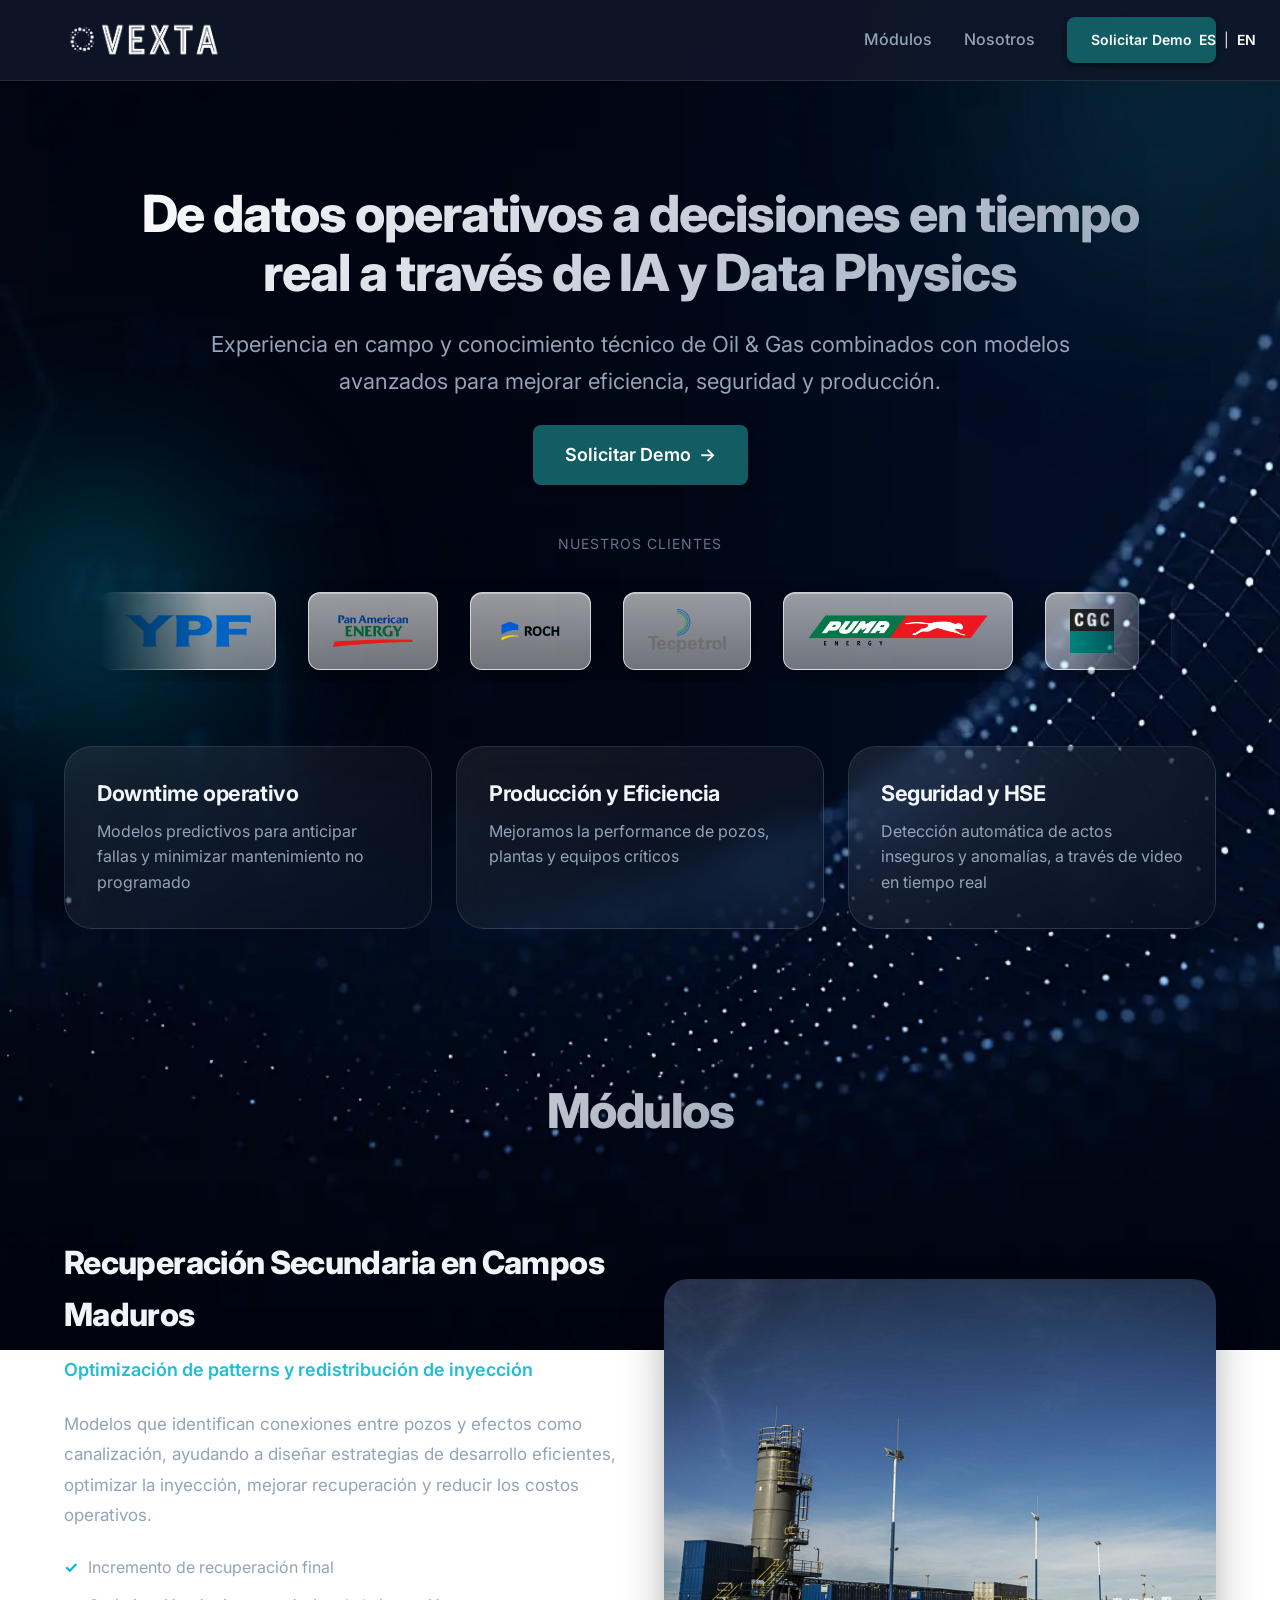
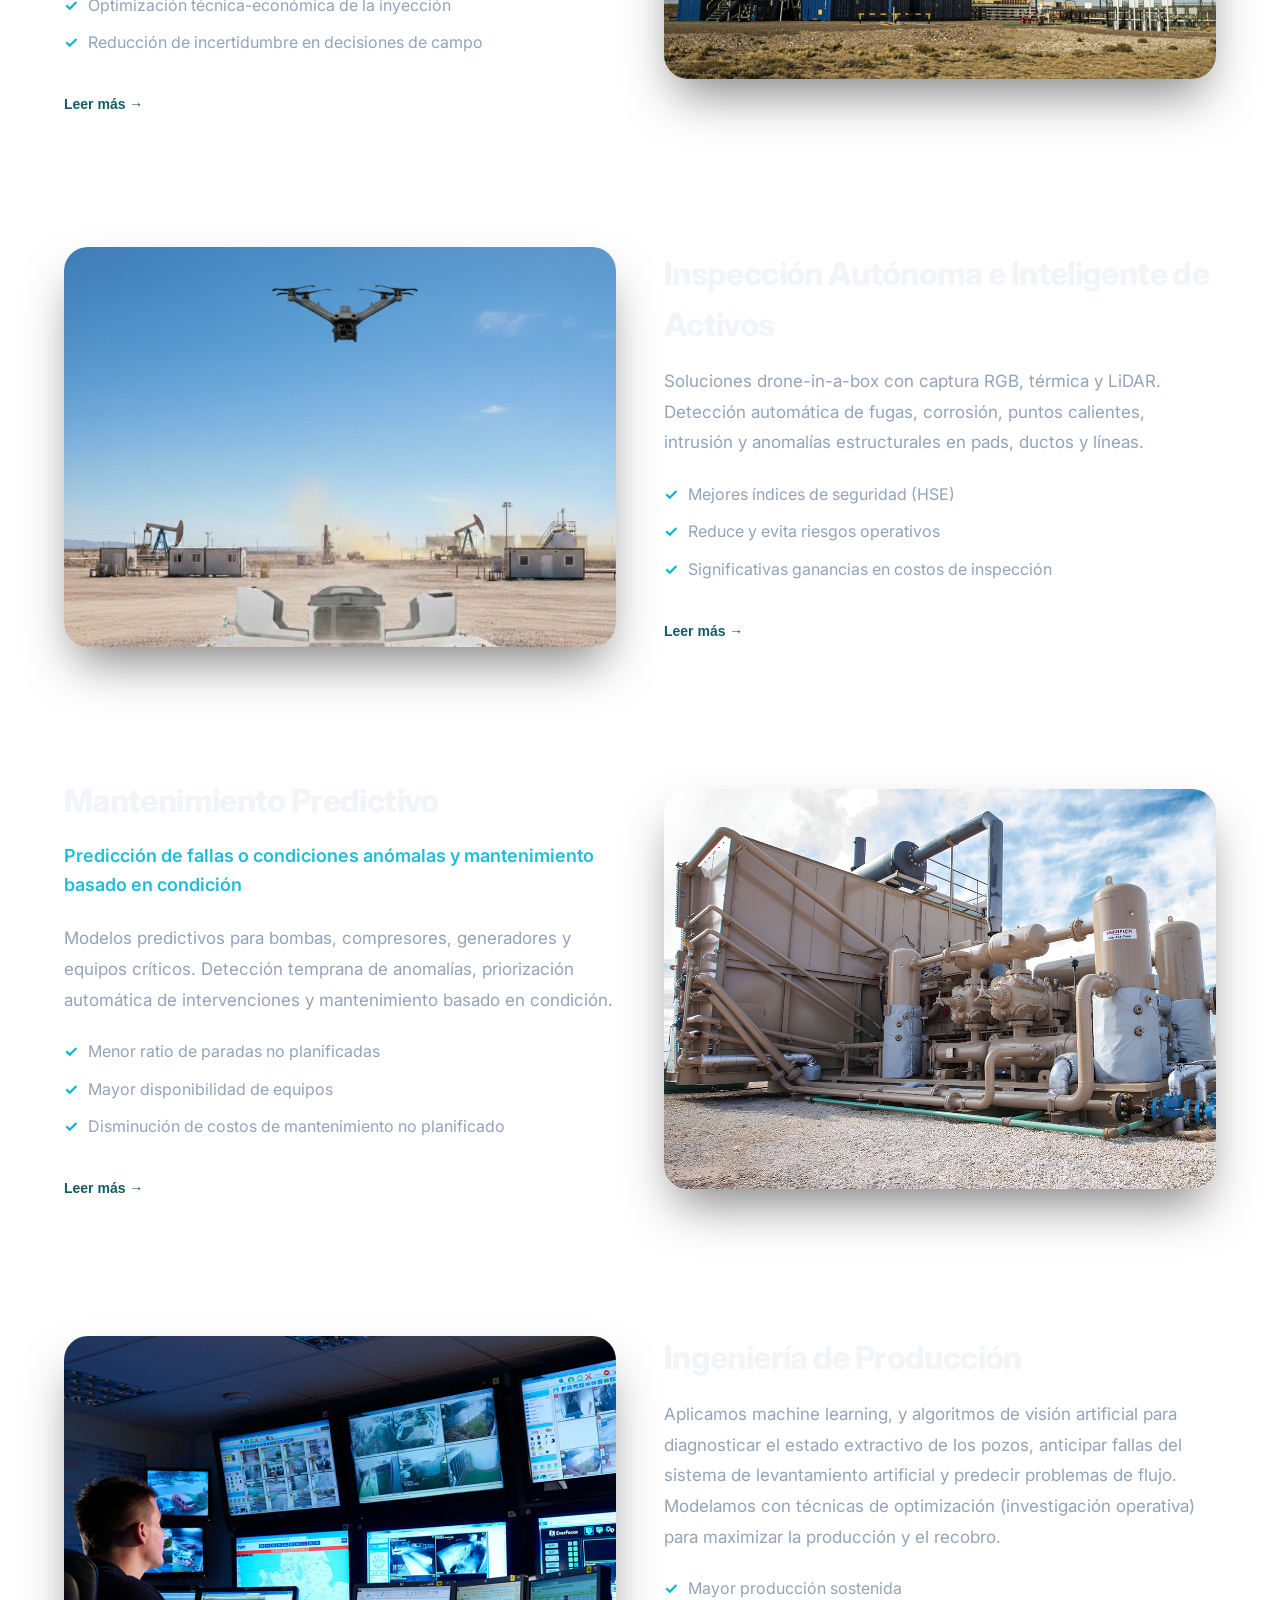
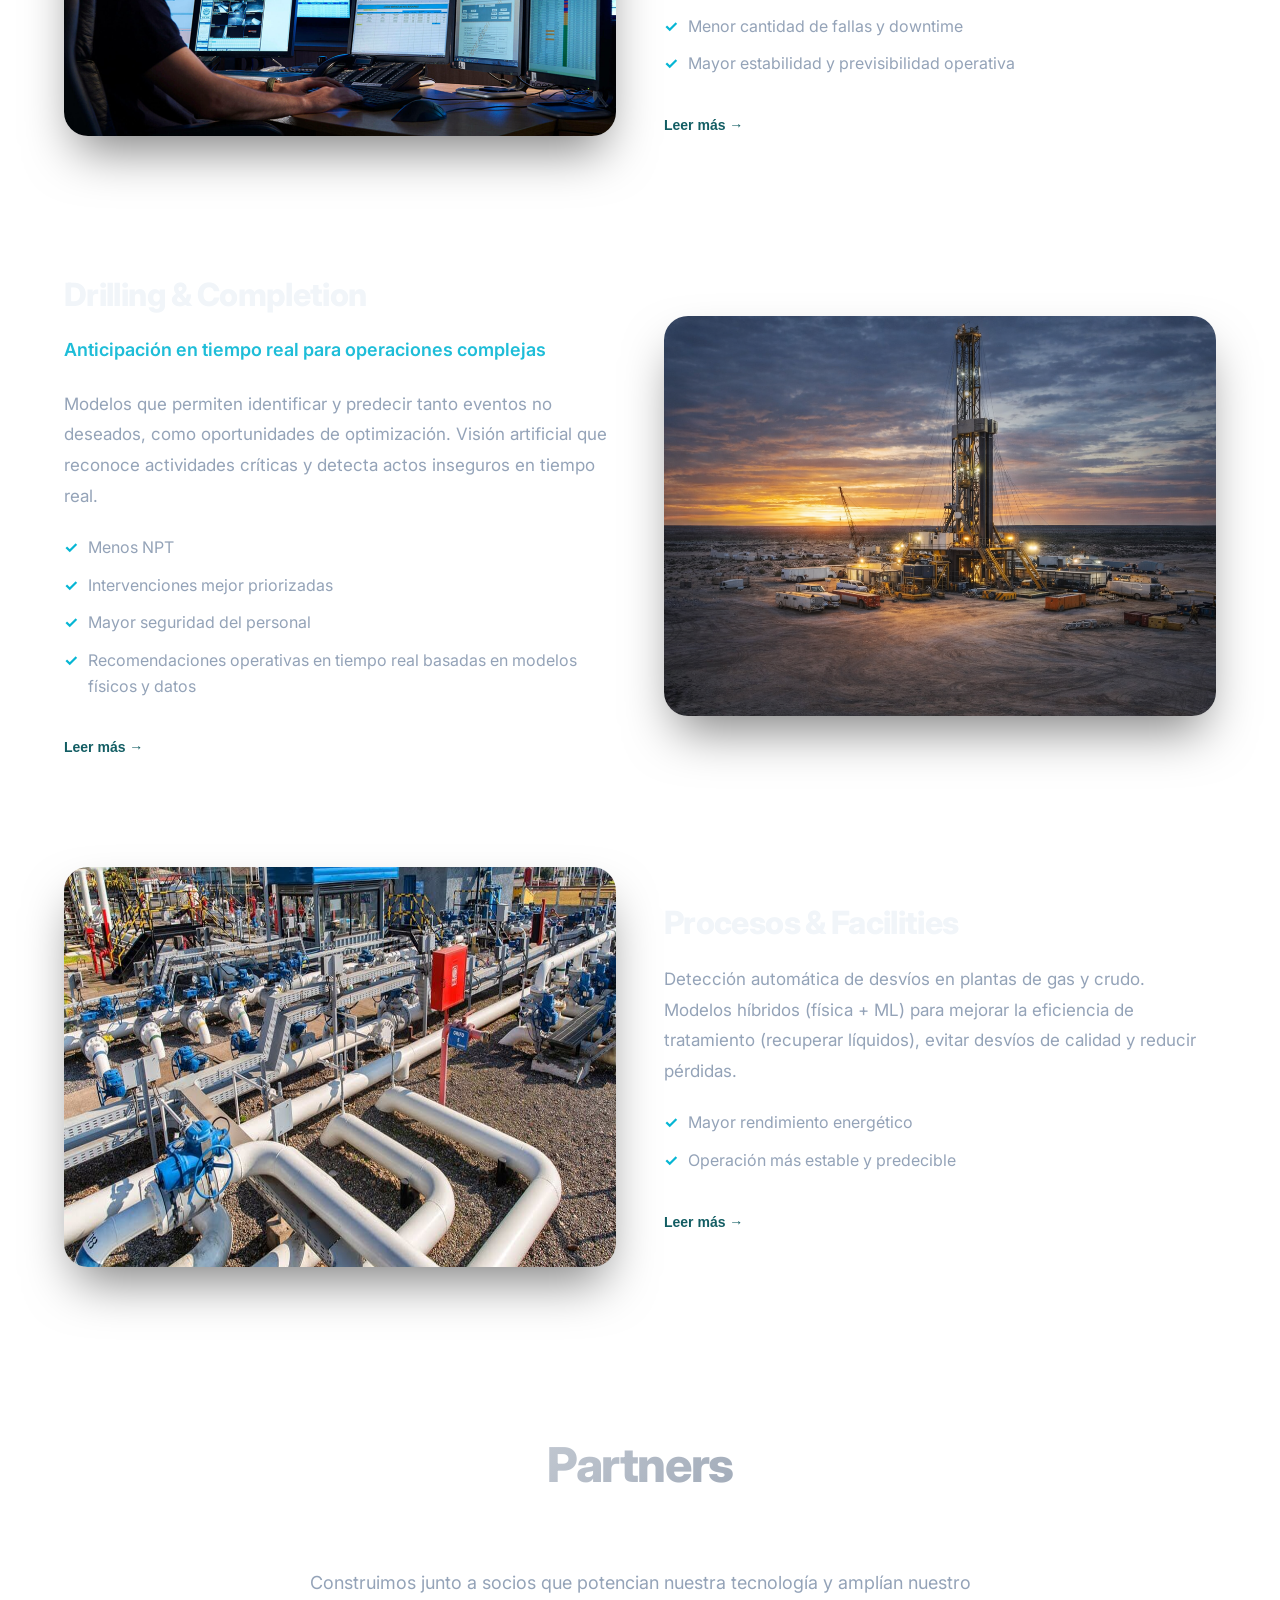
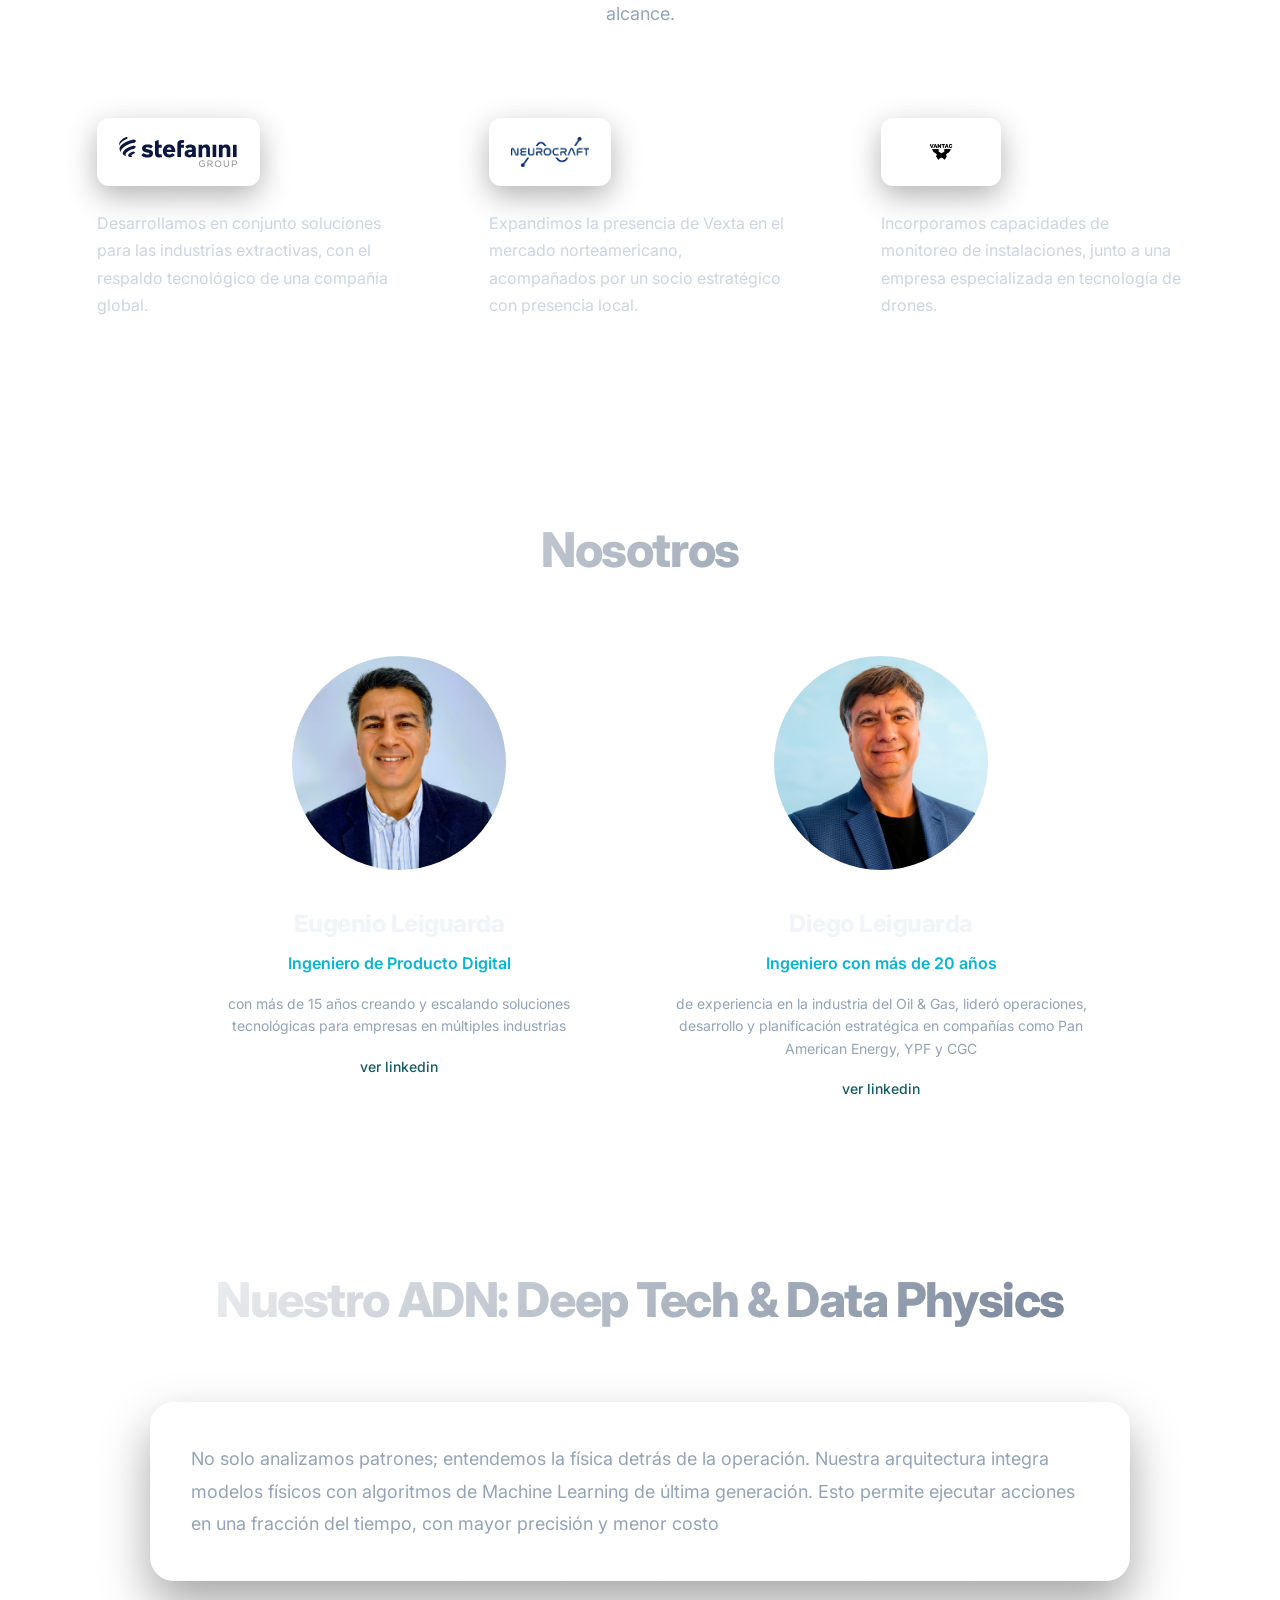
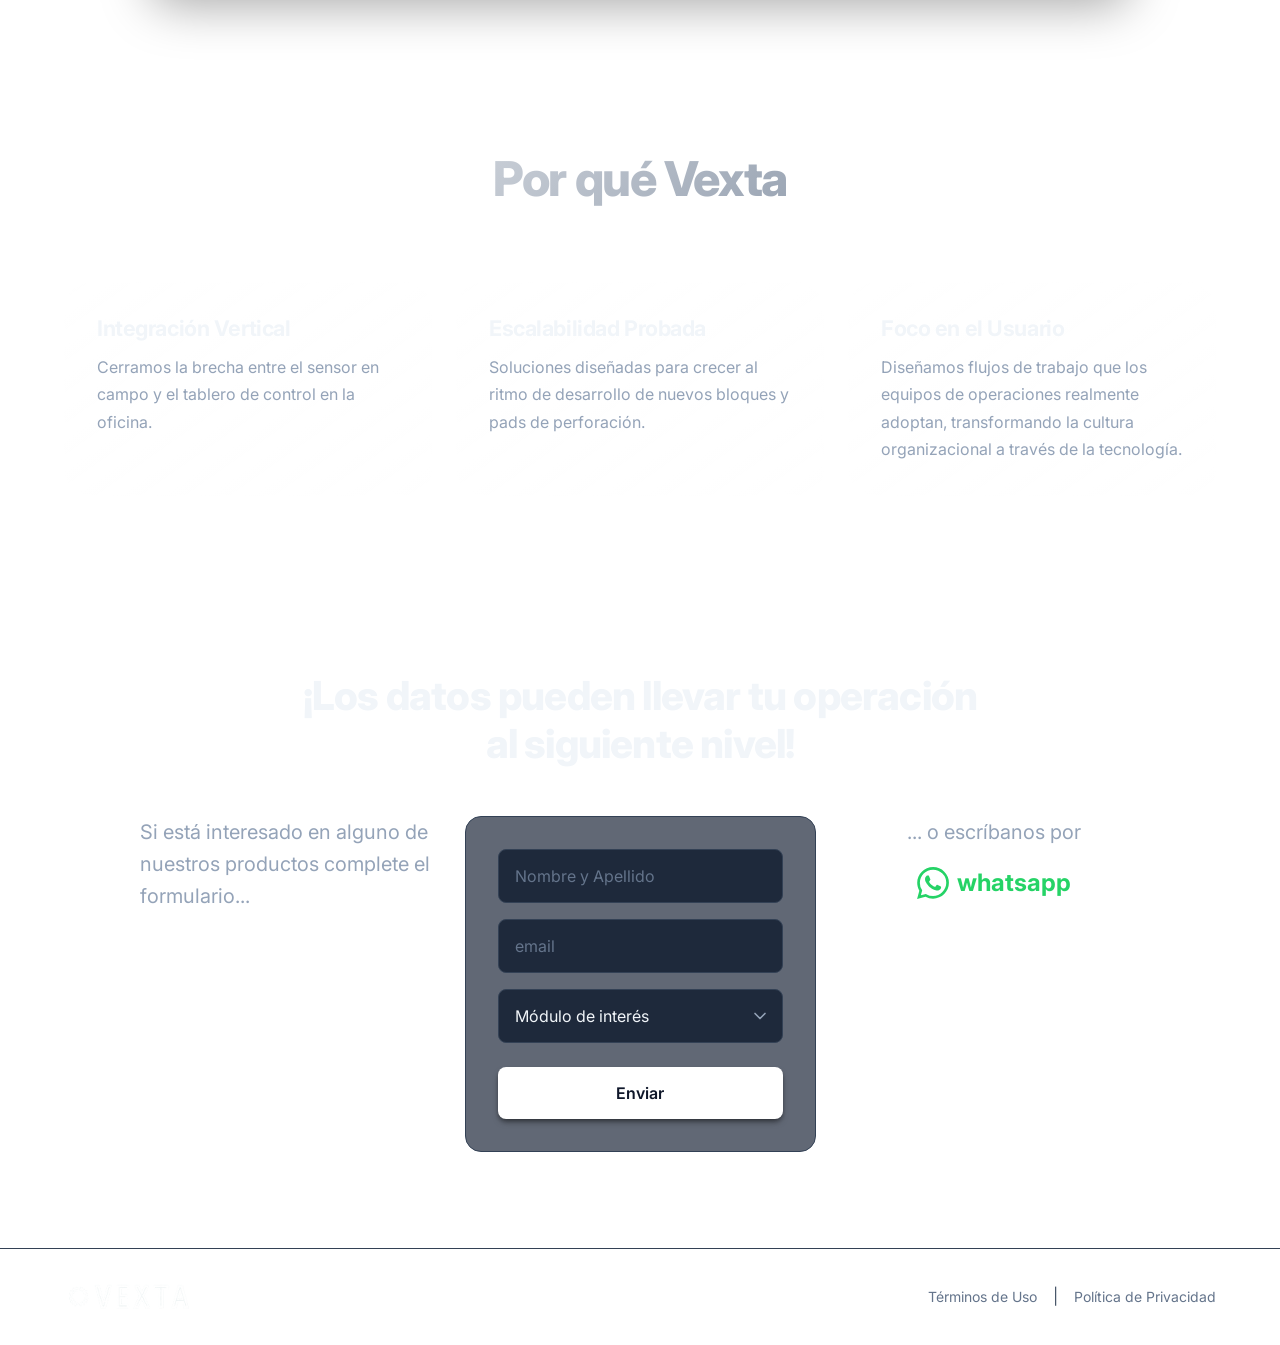
==== commit 0be85b38: "Update VANTAC partner logo and WhatsApp number - Partners: replace Vantec icon with VANTAC wordmark " ====
--- a/index.html
+++ b/index.html
@@ -373,7 +373,7 @@
                 </article>
                 <article class="partner-card" data-aos="fade-up" data-aos-delay="300">
                     <span class="partner-logo-box">
-                        <img src="assets/partner-vantec.png" alt="Vantec" loading="lazy" decoding="async">
+                        <img src="assets/partner-vantac.png" alt="Vantac" loading="lazy" decoding="async">
                     </span>
                     <p class="partner-value">Incorporamos capacidades de monitoreo de instalaciones, junto a una empresa especializada en tecnología de drones.</p>
                 </article>
@@ -484,7 +484,7 @@
                 
                 <div class="contacto-whatsapp" data-aos="fade-up" data-aos-delay="300">
                     <p class="whatsapp-text">... o escríbanos por</p>
-                    <a href="https://wa.me/5491121646279?text=Hola,%20me%20interesa%20conocer%20más%20sobre%20las%20soluciones%20de%20VEXTA" target="_blank" rel="noopener" class="whatsapp-link">
+                    <a href="https://wa.me/5491133100378?text=Hola,%20me%20interesa%20conocer%20más%20sobre%20las%20soluciones%20de%20VEXTA" target="_blank" rel="noopener" class="whatsapp-link">
                         <svg class="whatsapp-icon" viewBox="0 0 24 24" fill="currentColor">
                             <path d="M17.472 14.382c-.297-.149-1.758-.867-2.03-.967-.273-.099-.471-.148-.67.15-.197.297-.767.966-.94 1.164-.173.199-.347.223-.644.075-.297-.15-1.255-.463-2.39-1.475-.883-.788-1.48-1.761-1.653-2.059-.173-.297-.018-.458.13-.606.134-.133.298-.347.446-.52.149-.174.198-.298.298-.497.099-.198.05-.371-.025-.52-.075-.149-.669-1.612-.916-2.207-.242-.579-.487-.5-.669-.51-.173-.008-.371-.01-.57-.01-.198 0-.52.074-.792.372-.272.297-1.04 1.016-1.04 2.479 0 1.462 1.065 2.875 1.213 3.074.149.198 2.096 3.2 5.077 4.487.709.306 1.262.489 1.694.625.712.227 1.36.195 1.871.118.571-.085 1.758-.719 2.006-1.413.248-.694.248-1.289.173-1.413-.074-.124-.272-.198-.57-.347m-5.421 7.403h-.004a9.87 9.87 0 01-5.031-1.378l-.361-.214-3.741.982.998-3.648-.235-.374a9.86 9.86 0 01-1.51-5.26c.001-5.45 4.436-9.884 9.888-9.884 2.64 0 5.122 1.03 6.988 2.898a9.825 9.825 0 012.893 6.994c-.003 5.45-4.437 9.884-9.885 9.884m8.413-18.297A11.815 11.815 0 0012.05 0C5.495 0 .16 5.335.157 11.892c0 2.096.547 4.142 1.588 5.945L.057 24l6.305-1.654a11.882 11.882 0 005.683 1.448h.005c6.554 0 11.89-5.335 11.893-11.893a11.821 11.821 0 00-3.48-8.413z"/>
                         </svg>
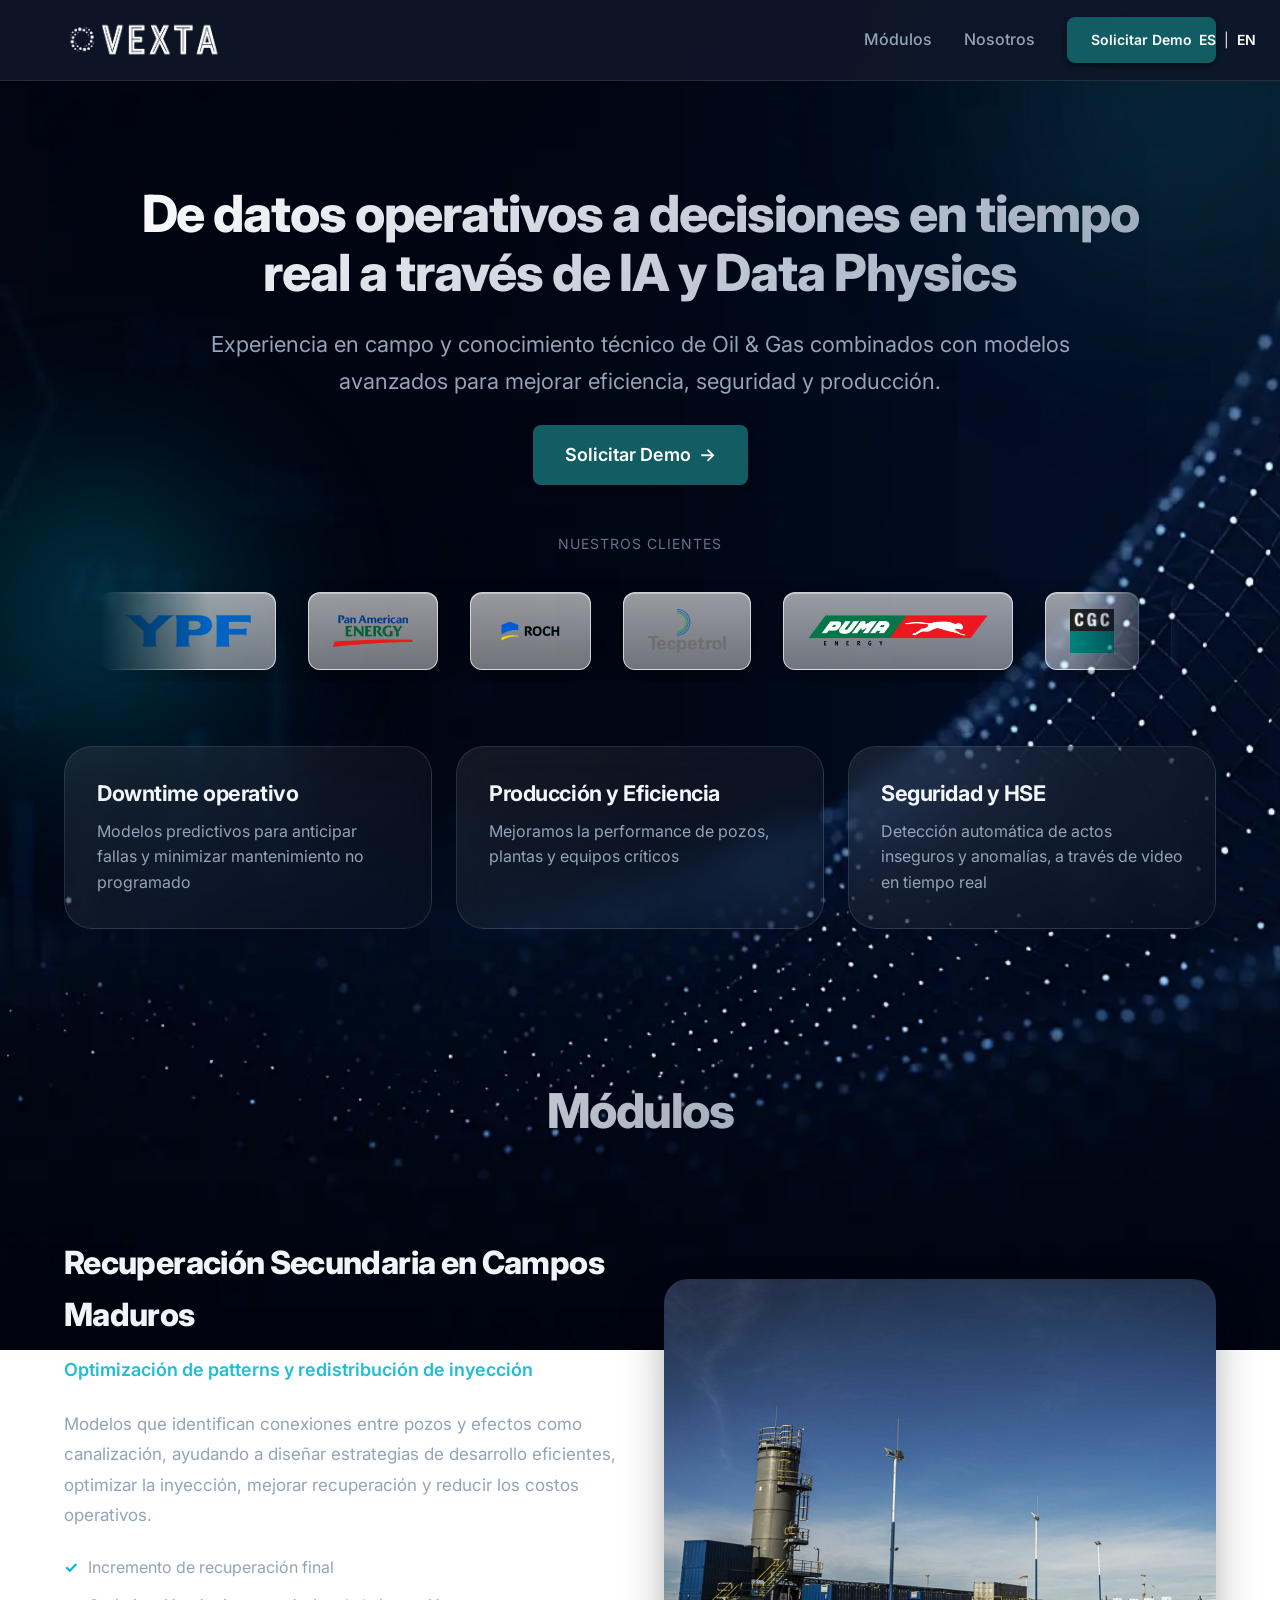
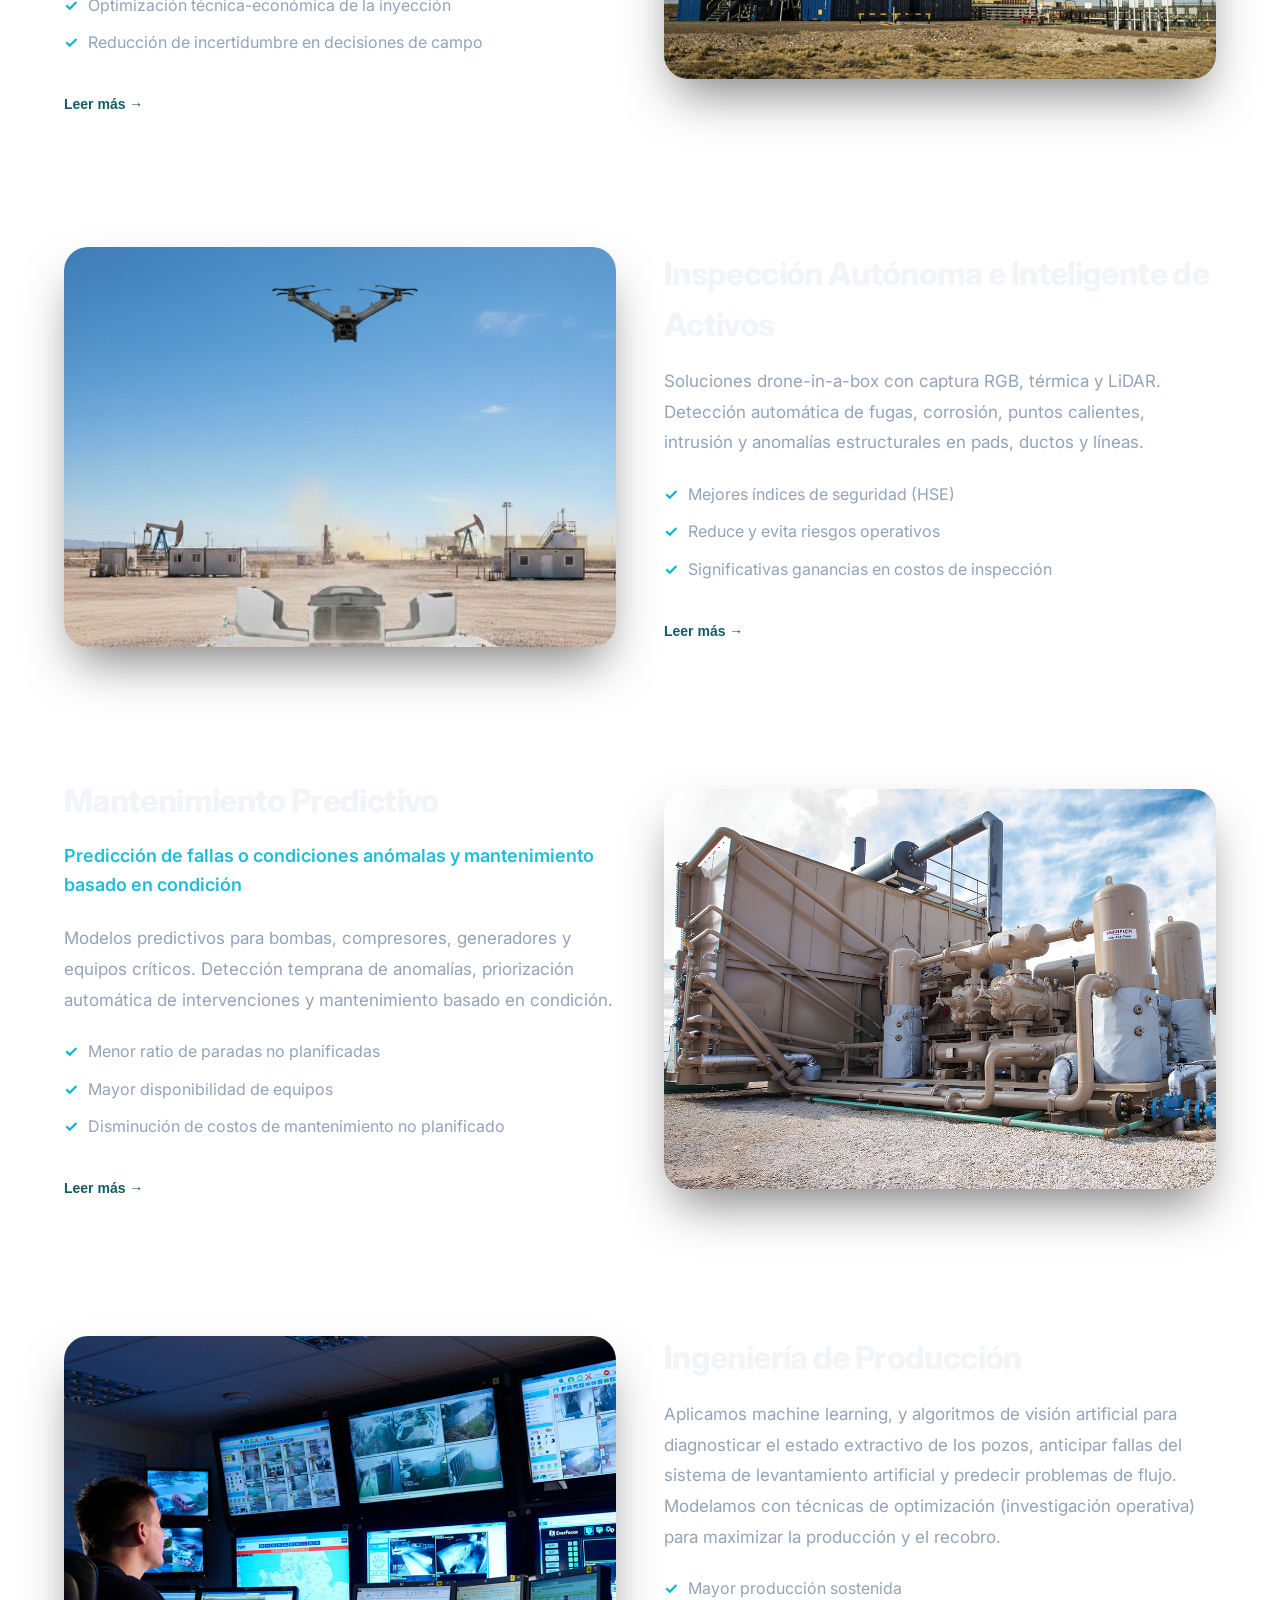
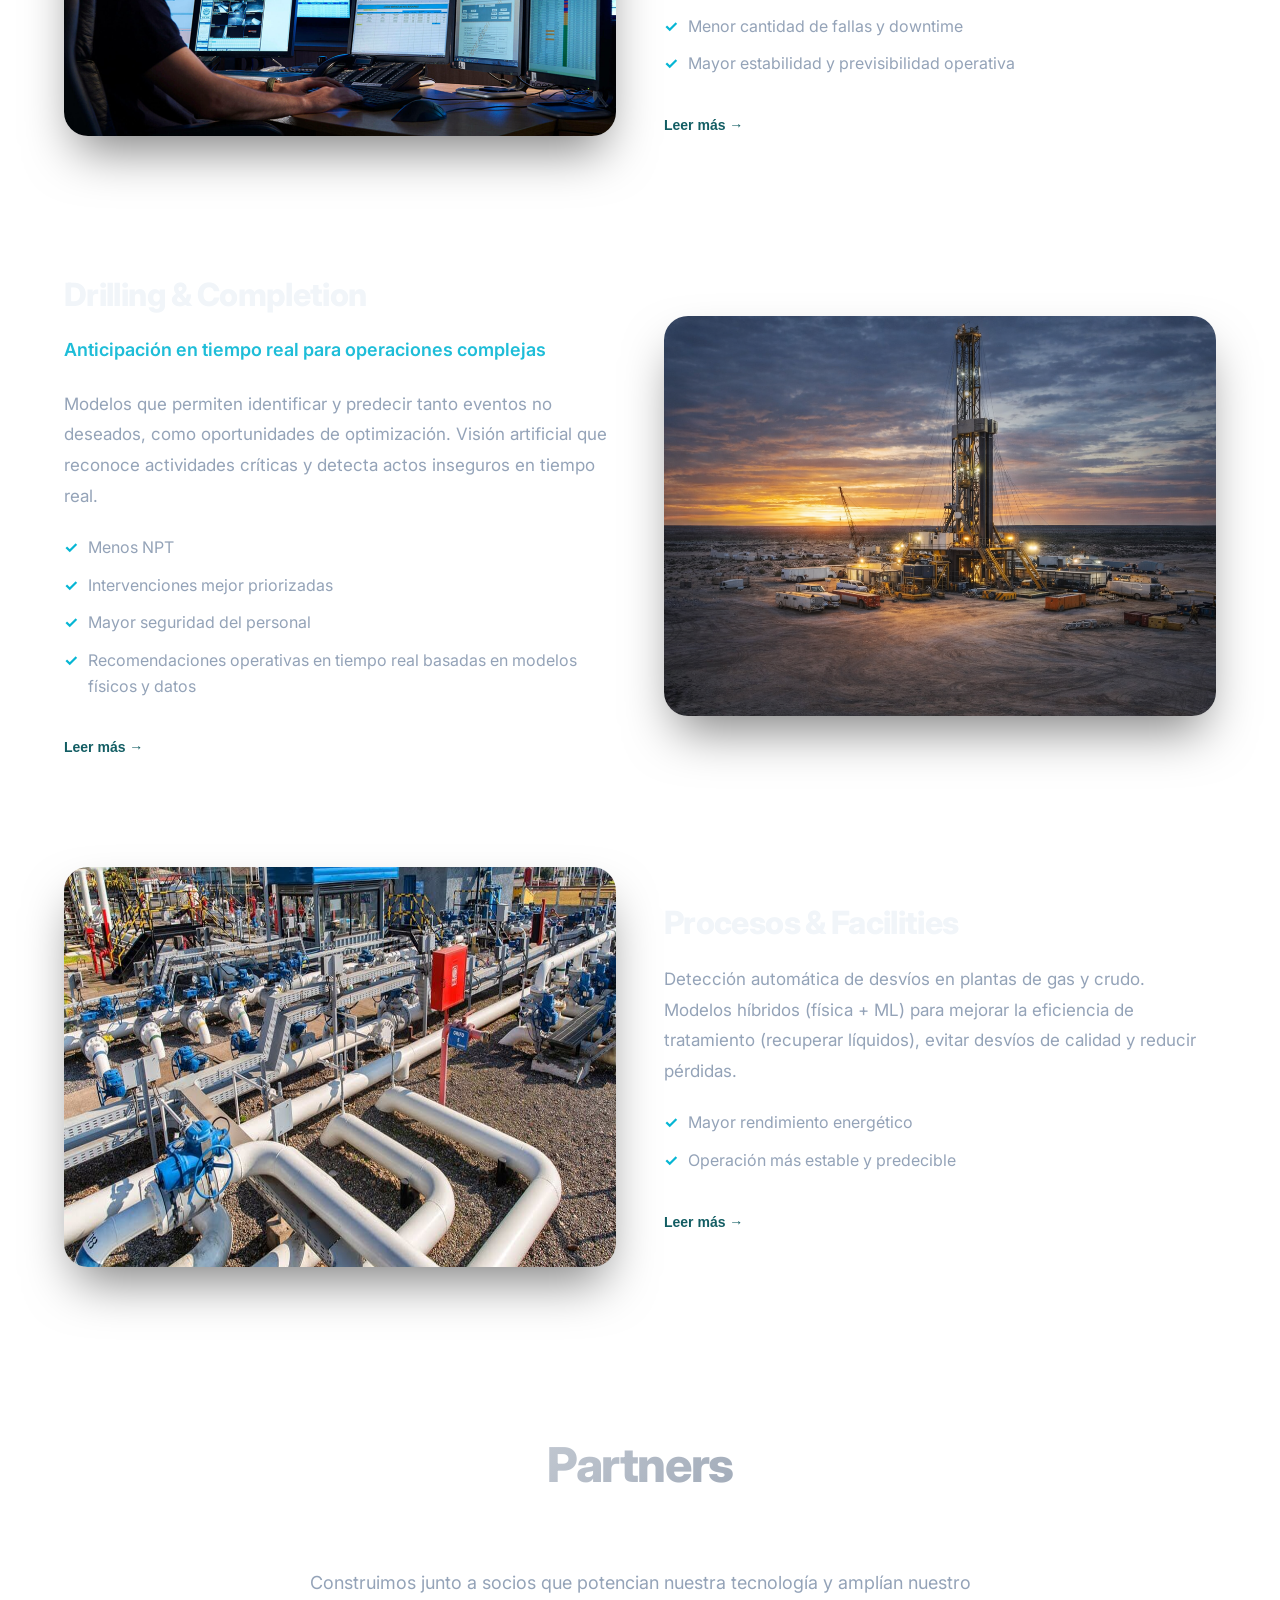
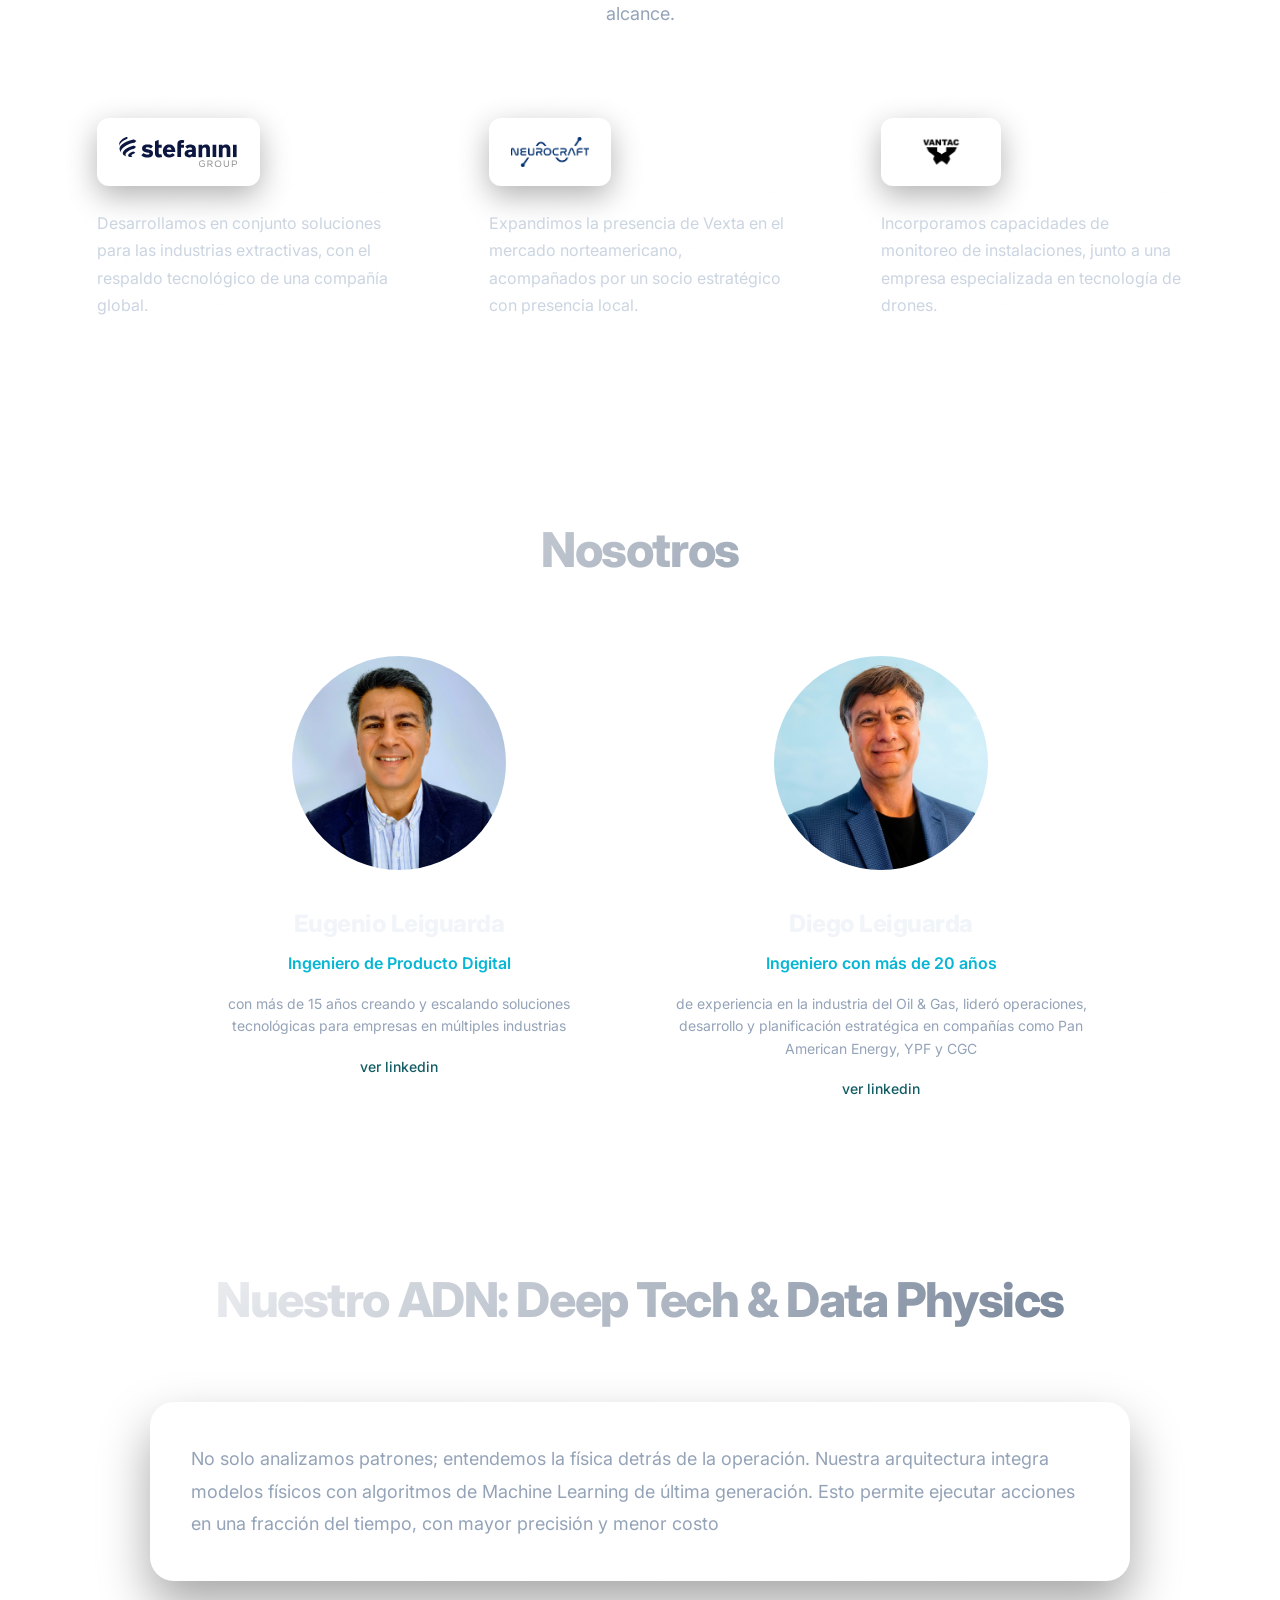
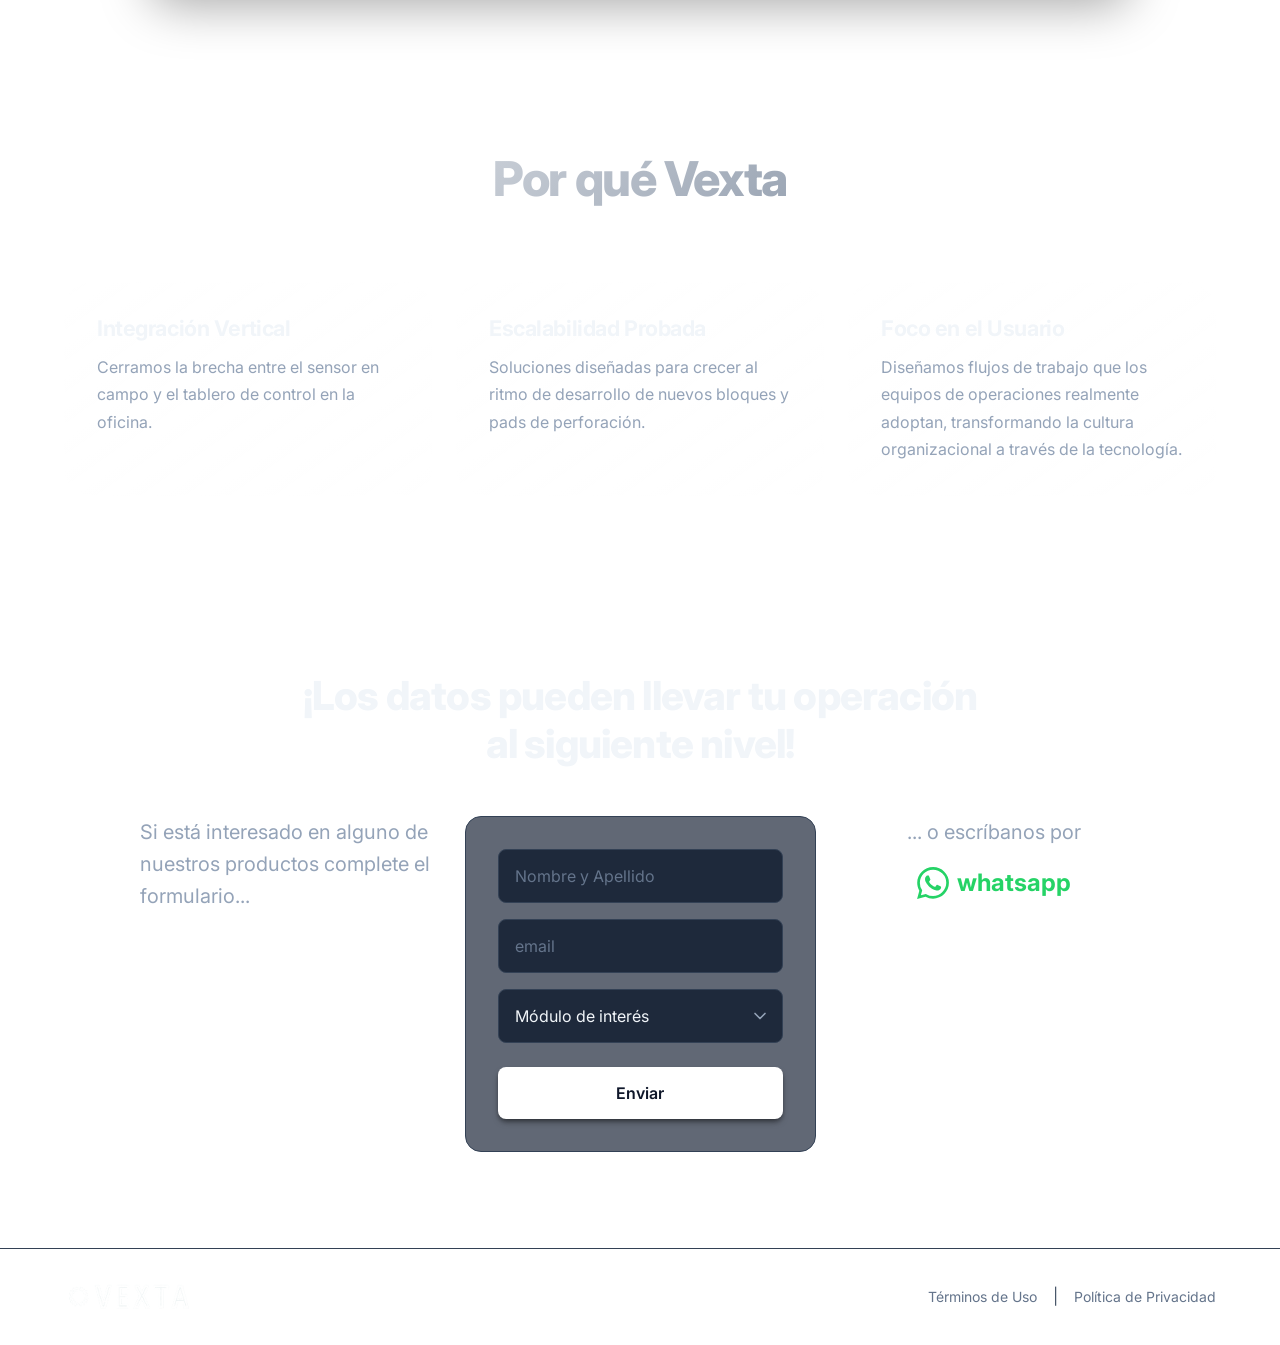
==== commit 1d8e809e: "Enlarge VANTAC logo in partner card Square VANTAC mark looked small at 30px next to the wordmark log" ====
--- a/index.html
+++ b/index.html
@@ -373,7 +373,7 @@
                 </article>
                 <article class="partner-card" data-aos="fade-up" data-aos-delay="300">
                     <span class="partner-logo-box">
-                        <img src="assets/partner-vantac.png" alt="Vantac" loading="lazy" decoding="async">
+                        <img src="assets/partner-vantac.png" alt="Vantac" style="height:48px" loading="lazy" decoding="async">
                     </span>
                     <p class="partner-value">Incorporamos capacidades de monitoreo de instalaciones, junto a una empresa especializada en tecnología de drones.</p>
                 </article>
